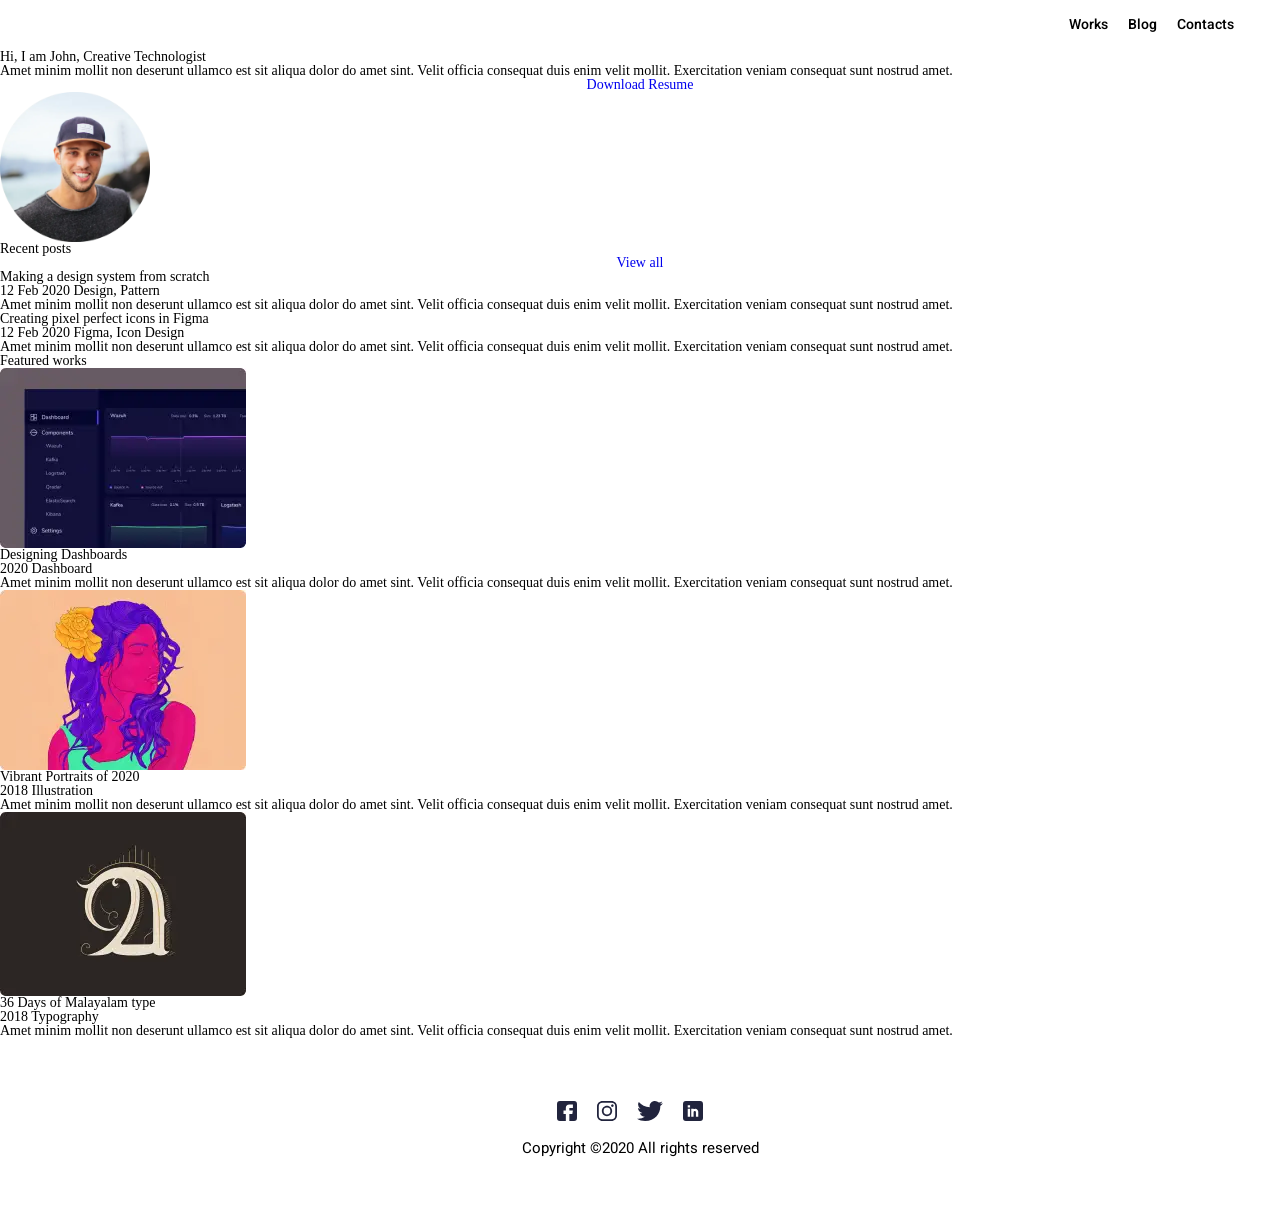
==== John/index.html @ d19db63f "first commit" ====
<!DOCTYPE html><html lang="en"><head>    <meta charset="UTF-8">    <meta http-equiv="X-UA-Compatible" content="IE=edge">    <meta name="viewport" content="width=device-width, initial-scale=1.0">    <meta name="description" content="Personal website of John.">    <link rel="stylesheet" href="css/style.min.css">        <title>John</title></head><body>    <header class="header">    <div class="header__body">        <nav class="navmenu">            <div class="navmenu__body">                <ul class='navmenu__list'>                    <li>                        <a target="_self" rel="noopener" href="works.html">Works</a>                    </li>                    <li>                        <a target="_self" rel="noopener" href="blog.html">Blog</a>                    </li>                    <li id="submenu-open-button">                        Contacts                        <ul class='navmenu__submenu navmenu__list'>                            <li>                                <a href="mailto:someEmail@mail.ru">someEmail@mail.ru</a>                            </li>                        </ul>                    </li>                </ul>            </div>        </nav>    </div></header>    <main class="main">        <div class="main__body">            <section class="about-me">                <div class="about-me__body">                    <div class="about-me__info">                        <h1>Hi, I am John,                            Creative Technologist</h1>                        <p>                            Amet minim mollit non deserunt ullamco est sit aliqua dolor do amet sint. Velit officia                            consequat duis enim velit                            mollit. Exercitation veniam consequat sunt nostrud amet.                        </p>                        <a href="#">Download Resume</a>                    </div>                    <picture><source srcset="images/JohnPhoto.webp" type="image/webp"><img src="images/JohnPhoto.png" alt="JohnPhoto" width="150" height="150"></picture>                </div>            </section>            <section class="posts">                <div class="posts__body">                    <div class="posts__header">                        <span>Recent posts</span>                        <a href="blog.html">View all</a>                    </div>                    <article class="post">                        <div class="post__body">                            <h2 class="post__title">Making a design system from scratch</h2>                            <div class="post__tags">                                <span>12 Feb 2020</span>                                <span>Design, Pattern</span>                            </div>                            <p>                                Amet minim mollit non deserunt ullamco est sit aliqua dolor do amet sint. Velit officia                                consequat duis enim velit                                mollit. Exercitation veniam consequat sunt nostrud amet.                            </p>                        </div>                    </article>                    <article class="post">                        <div class="post__body">                            <h2 class="post__title">Creating pixel perfect icons in Figma</h2>                            <div class="post__tags">                                <span>12 Feb 2020</span>                                <span>Figma, Icon Design</span>                            </div>                            <p>                                Amet minim mollit non deserunt ullamco est sit aliqua dolor do amet sint. Velit officia                                consequat duis enim velit                                mollit. Exercitation veniam consequat sunt nostrud amet.                            </p>                        </div>                    </article>                </div>            </section>            <section class="works">                <div class="works__body">                    <div class="works__header">                        <span>Featured works</span>                    </div>                    <article class="work">                        <div class='work__image'>                            <picture><source srcset="images/work1.webp" type="image/webp"><img src="images/work1.jpg" alt='workImg'></picture>                        </div>                        <div class="work__info">                            <h3 class="work__title">Designing Dashboards</h3>                            <div class="work__tags">                                <span class="work__date">2020</span>                                <span class="work__type">Dashboard</span>                            </div>                            <p>                                Amet minim mollit non deserunt ullamco est sit aliqua dolor do amet sint. Velit officia                                consequat duis enim velit                                mollit. Exercitation veniam consequat sunt nostrud amet.                            </p>                        </div>                    </article>                    <article class="work">                        <div class='work__image'>                            <picture><source srcset="images/work2.webp" type="image/webp"><img src="images/work2.jpg" alt='workImg'></picture>                        </div>                        <div class="work__info">                            <h3 class="work__title">Vibrant Portraits of 2020</h3>                            <div class="work__tags">                                <span class="work__date">2018</span>                                <span class="work__type">Illustration</span>                            </div>                            <p>                                Amet minim mollit non deserunt ullamco est sit aliqua dolor do amet sint. Velit officia                                consequat duis enim velit                                mollit. Exercitation veniam consequat sunt nostrud amet.                            </p>                        </div>                    </article>                    <article class="work">                        <div class='work__image'>                            <picture><source srcset="images/work3.webp" type="image/webp"><img src="images/work3.jpg" alt='workImg'></picture>                        </div>                                                <div class="work__info">                            <h3 class="work__title">36 Days of Malayalam type</h3>                            <div class="work__tags">                                <span class="work__date">2018</span>                                <span class="work__type">Typography</span>                            </div>                            <p>                                Amet minim mollit non deserunt ullamco est sit aliqua dolor do amet sint. Velit officia                                consequat duis enim velit                                mollit. Exercitation veniam consequat sunt nostrud amet.                            </p>                        </div>                    </article>                </div>            </section>        </div>    </main>    <footer class="footer">    <div class="footer__body container">        <div class="socials">            <a href="#" target="_blank" rel="noopener noreferrer">                <picture><source srcset="images/icons/fb.svg" type="image/webp"><img class="socials__item" src="images/icons/fb.svg" alt="facebookIcon"></picture>            </a>            <a href="#" target="_blank" rel="noopener noreferrer">                <picture><source srcset="images/icons/insta.svg" type="image/webp"><img class="socials__item" src="images/icons/insta.svg" alt="instagramm"></picture>            </a>            <a href="#" target="_blank" rel="noopener noreferrer">                <picture><source srcset="images/icons/twitter.svg" type="image/webp"><img class="socials__item twitter" src="images/icons/twitter.svg" alt="twitter"></picture>            </a>            <a href="#" target="_blank" rel="noopener noreferrer">                <picture><source srcset="images/icons/Linkedin.svg" type="image/webp"><img class="socials__item" src="images/icons/Linkedin.svg" alt="LinkedIn"></picture>            </a>        </div>        <p>Copyright ©2020 All rights reserved</p>    </div></footer></body><script src="scripts/script.min.js"></script></html>
---- John/css/style.min.css ----
*{padding:0;margin:0;border:0}*,:after,:before{-webkit-box-sizing:border-box;box-sizing:border-box}::active,::focus{outline:0}a:active,a:focus{outline:0}aside,footer,header,nav{display:block}body,html{height:100%;width:100%;font-size:100%;line-height:1;font-size:14px;-ms-text-size-adjust:100%;-moz-text-size-adjust:100%;-webkit-text-size-adjust:100%}html{-webkit-tap-highlight-color:transparent;-ms-overflow-style:none;scrollbar-width:none}html ::-webkit-scrollbar{width:0}.form .submit-button,button,input,textarea{font-family:inherit}.form .submit-button::-ms-clear,input::-ms-clear{display:none}button{cursor:pointer}button::-moz-focus-inner{padding:0;border:0}a,a:visited{text-decoration:none}a:hover{text-decoration:none}ul li{list-style:none}img{vertical-align:top}h1,h2,h3,h4,h5,h6{font-size:inherit;font-weight:400}.header{display:-webkit-box;display:-ms-flexbox;display:flex;-webkit-box-pack:center;-ms-flex-pack:center;justify-content:center;color:#000;font-family:'Heebo med';background:#fff;z-index:5}.header__body{display:-webkit-box;display:-ms-flexbox;display:flex;-webkit-box-pack:end;-ms-flex-pack:end;justify-content:flex-end;height:50px;width:95%}.navmenu__body{display:-webkit-box;display:-ms-flexbox;display:flex;height:100%}.navmenu__list{display:-webkit-box;display:-ms-flexbox;display:flex}.navmenu__list li{display:-webkit-box;display:-ms-flexbox;display:flex;-webkit-box-pack:center;-ms-flex-pack:center;justify-content:center;-webkit-box-align:center;-ms-flex-align:center;align-items:center;padding:0 10px 0 10px;line-height:1.2;background:#fff;cursor:pointer;-webkit-transition:all .2s ease 0s;-o-transition:all .2s ease 0s;transition:all .2s ease 0s}.navmenu__list li:hover{-webkit-filter:brightness(90%);filter:brightness(90%)}.navmenu__list li a{display:-webkit-box;display:-ms-flexbox;display:flex;-webkit-box-pack:center;-ms-flex-pack:center;justify-content:center;-webkit-box-align:center;-ms-flex-align:center;align-items:center;color:#000;height:100%;width:100%}.navmenu #submenu-open-button{position:relative}.navmenu #submenu-open-button::after{display:inline-block;position:relative;top:0;right:-5px;content:"";height:4px;width:4px;border-top:1.5px solid #fff;border-right:1.5px solid #fff;-webkit-transform:rotate(135deg);-ms-transform:rotate(135deg);transform:rotate(135deg);-webkit-transition:all .3s ease 0s;-o-transition:all .3s ease 0s;transition:all .3s ease 0s}.navmenu #submenu-open-button:hover{-webkit-filter:brightness(90%);filter:brightness(90%)}.navmenu #submenu-open-button.active::after{top:1px;-webkit-transform:rotate(-45deg);-ms-transform:rotate(-45deg);transform:rotate(-45deg)}.navmenu__submenu{display:none;height:50px;background:gray}.navmenu__submenu.show{position:absolute;top:100%;right:0;display:-webkit-box;display:-ms-flexbox;display:flex}.navmenu__submenu.navmenu__list li:hover{-webkit-filter:brightness(87%);filter:brightness(87%)}.logo{z-index:5;height:99%}.logo img{height:100%;width:50px}.footer{display:-webkit-box;display:-ms-flexbox;display:flex;-webkit-box-pack:center;-ms-flex-pack:center;justify-content:center;min-height:180px;font-family:Heebo;color:#000;font-size:15px;line-height:1}.footer__body{display:-webkit-box;display:-ms-flexbox;display:flex;-webkit-box-orient:vertical;-webkit-box-direction:normal;-ms-flex-flow:column nowrap;flex-flow:column nowrap;-webkit-box-pack:center;-ms-flex-pack:center;justify-content:center;-webkit-box-align:center;-ms-flex-align:center;align-items:center}.contacts-block{margin:0 10px 0 0}.socials{display:-webkit-box;display:-ms-flexbox;display:flex;padding:0 0 20px 0}.socials__item{height:20px;width:20px;margin:0 20px 0 0}.socials .twitter{height:20px;width:26px}.form{display:-webkit-box;display:-ms-flexbox;display:flex;margin:5px 5px 30px 5px}.form i{display:-webkit-box;display:-ms-flexbox;display:flex;width:auto;-webkit-box-align:center;-ms-flex-align:center;align-items:center}.form i::before{position:relative;left:15px;width:0;z-index:1}.form .submit-button,.form input{height:35px;width:210px;font-size:calc(10px + 1 * ((100vw - 320px)/ 530));font-family:"Open Sans";padding:10px 10px 10px 30px;margin:8px 0 8px 6px;border-radius:2px}.form .submit-button:focus,.form input:focus{-webkit-filter:brightness(83%);filter:brightness(83%);-webkit-transition:all .2s ease 0s;-o-transition:all .2s ease 0s;transition:all .2s ease 0s}.form .submit-button{padding:0;width:160px}.form .submit-button:hover{color:#000}.form .submit-button:active{color:#000}.form .submit-button:focus{-webkit-filter:none;filter:none;background:#ebb14d}.button{display:-webkit-box;display:-ms-flexbox;display:flex;-webkit-box-pack:center;-ms-flex-pack:center;justify-content:center;-webkit-box-align:center;-ms-flex-align:center;align-items:center;color:#fff;font-family:Lato;text-transform:uppercase;font-size:calc(10px + -1 * ((100vw - 320px)/ 530));min-width:80px;height:7px;padding:5px 5px 5px 5px;border-radius:1px;background-color:#ebb14d}.button:hover{-webkit-filter:brightness(90%);filter:brightness(90%);color:#000;-webkit-transition:all .15s ease 0s;-o-transition:all .15s ease 0s;transition:all .15s ease 0s}a{display:-webkit-box;display:-ms-flexbox;display:flex;-webkit-box-pack:center;-ms-flex-pack:center;justify-content:center;-webkit-box-align:center;-ms-flex-align:center;align-items:center}.button-container{width:-webkit-max-content;width:-moz-max-content;width:max-content;background-color:#fff}.button-container .button{position:relative;bottom:2px;-webkit-transition:all .1s;-o-transition:all .1s;transition:all .1s}.button-container .button:active{bottom:0}@font-face{font-family:"Heebo black";font-display:swap;src:url(../fonts/Heebo-Black.woff) format("woff"),url(../fonts/Heebo-Black.woff2) format("woff2");font-weight:400;font-style:normal}@font-face{font-family:"Heebo bold";font-display:swap;src:url(../fonts/Heebo-Bold.woff) format("woff"),url(../fonts/Heebo-Bold.woff2) format("woff2");font-weight:400;font-style:normal}@font-face{font-family:"Heebo med";font-display:swap;src:url(../fonts/Heebo-Medium.woff) format("woff"),url(../fonts/Heebo-Medium.woff2) format("woff2");font-weight:400;font-style:normal}@font-face{font-family:Heebo;font-display:swap;src:url(../fonts/Heebo-Regular.woff) format("woff"),url(../fonts/Heebo-Regular.woff2) format("woff2");font-weight:400;font-style:normal}body{display:-webkit-box;display:-ms-flexbox;display:flex;-webkit-box-orient:vertical;-webkit-box-direction:normal;-ms-flex-flow:column nowrap;flex-flow:column nowrap;height:100%;color:#000;font-family:Roboto}body.fixed{overflow:hidden}.main{display:-webkit-box;display:-ms-flexbox;display:flex;-webkit-box-pack:center;-ms-flex-pack:center;justify-content:center;width:100%;-webkit-box-flex:1;-ms-flex:1 0 100vh;flex:1 0 100vh;background:#fff}.main__body{-webkit-box-flex:1;-ms-flex:1 0 auto;flex:1 0 auto;background:#fff}@media (min-width:1200px){.footer__body{width:80%}.container{height:auto;width:80%}}@media (max-width:768px){.footer{-webkit-box-flex:1;-ms-flex:1 0 auto;flex:1 0 auto}}@media (max-width:425px){.footer__body{width:90%}.container{width:95%}}@media (min-width:768px) and (max-width:1199px){.footer__body{width:700px}}@media (min-width:426px) and (max-width:768px){.footer__body{width:90%}}@media (min-width:320px) and (max-width:900px){.form{-webkit-box-orient:horizontal;-webkit-box-direction:normal;-ms-flex-flow:row wrap;flex-flow:row wrap;-webkit-box-pack:space-evenly;-ms-flex-pack:space-evenly;justify-content:space-evenly}.form .button,.form .submit-button,.form i,.form input{width:100%}}@media (min-width:850px) and (max-width:1199px){.container{width:850px}}@media (min-width:426px) and (max-width:850px){.container{width:80%}}
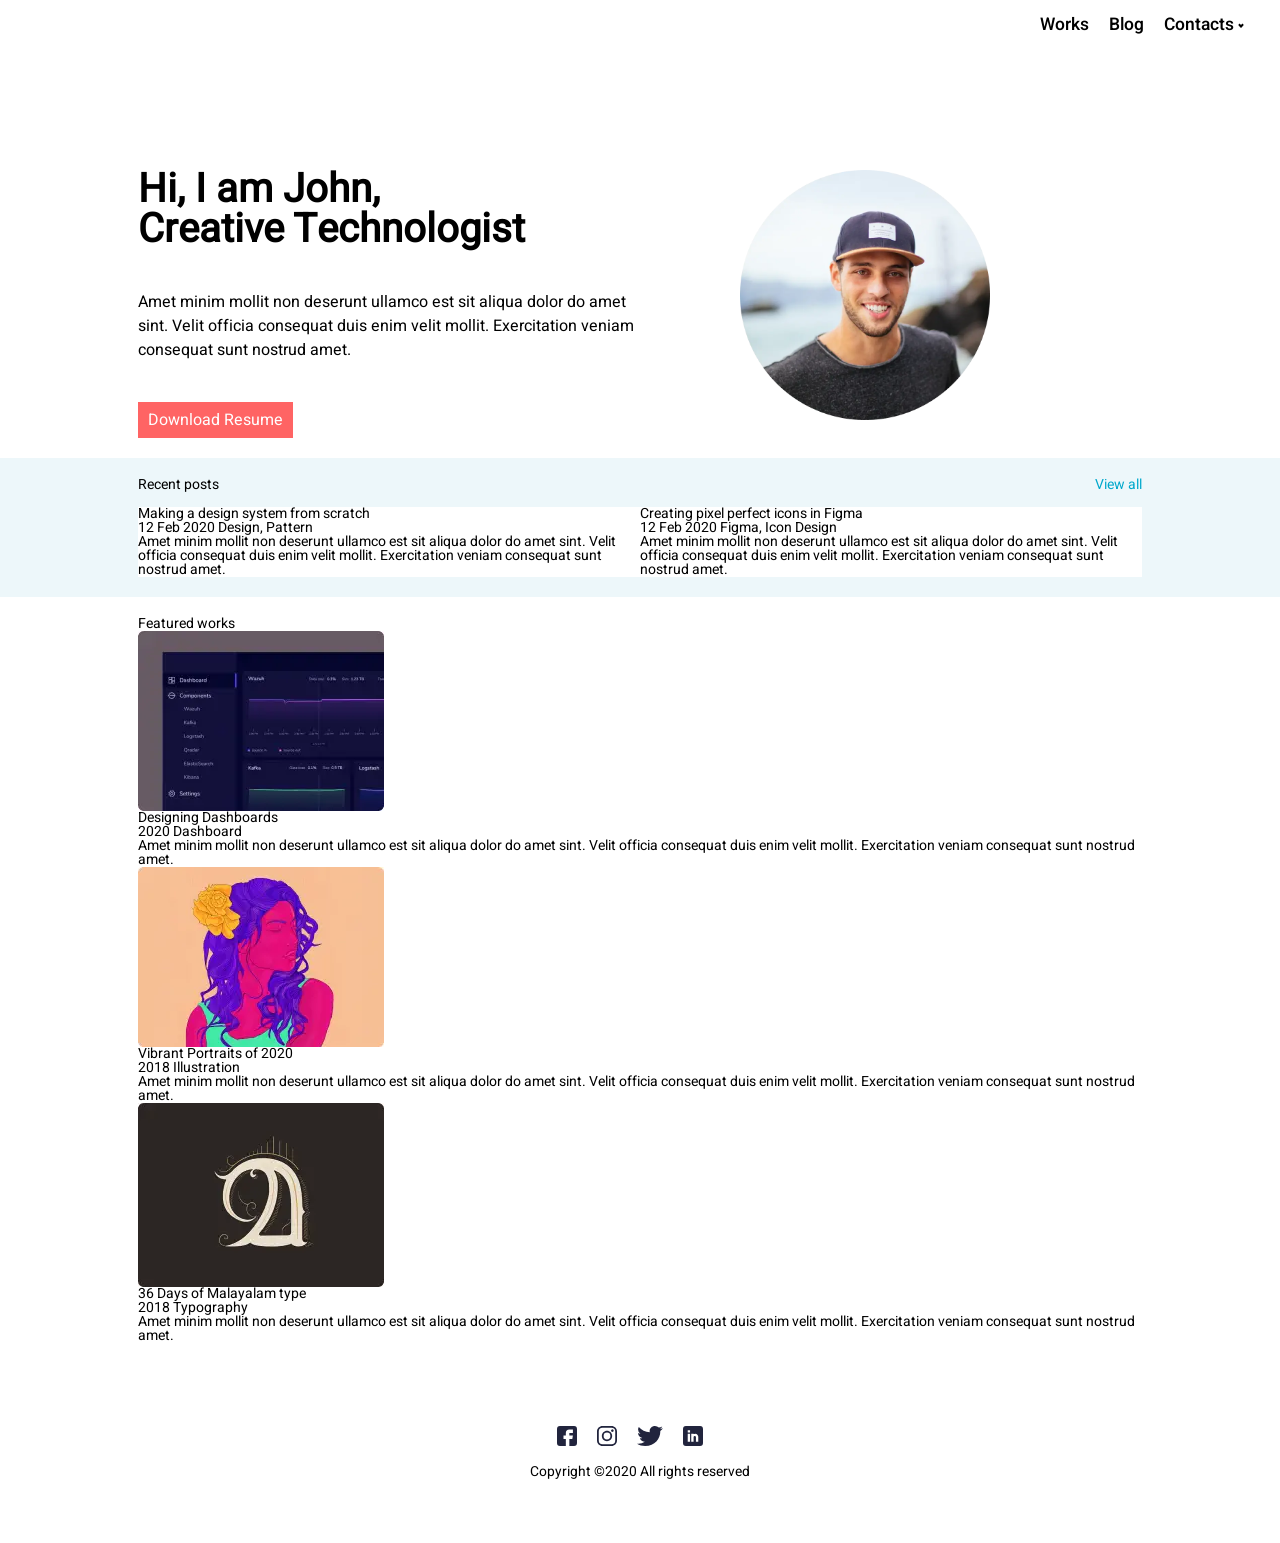
==== commit 06b27909: "The block about John has been improved." ====
--- a/John/index.html
+++ b/John/index.html
@@ -40,9 +40,9 @@
     <main class="main">         <div class="main__body">             <section class="about-me">-                <div class="about-me__body">+                <div class="about-me__body block container">                     <div class="about-me__info">-                        <h1>Hi, I am John,+                        <h1>Hi, I am John, <br>                             Creative Technologist</h1>                         <p>                             Amet minim mollit non deserunt ullamco est sit aliqua dolor do amet sint. Velit officia@@ -51,15 +51,18 @@
                         </p>                         <a href="#">Download Resume</a>                     </div>-                    <picture><source srcset="images/JohnPhoto.webp" type="image/webp"><img src="images/JohnPhoto.png" alt="JohnPhoto" width="150" height="150"></picture>+                    <div class="about-me__image">+                        <picture><source srcset="images/JohnPhoto.webp" type="image/webp"><img src="images/JohnPhoto.png" alt="JohnPhoto"></picture>+                    </div>                 </div>             </section>             <section class="posts">-                <div class="posts__body">+                <div class="posts__body block container">                     <div class="posts__header">                         <span>Recent posts</span>                         <a href="blog.html">View all</a>                     </div>+                                         <article class="post">                         <div class="post__body">                             <h2 class="post__title">Making a design system from scratch</h2>@@ -92,7 +95,7 @@
                 </div>             </section>             <section class="works">-                <div class="works__body">+                <div class="works__body block container">                     <div class="works__header">                         <span>Featured works</span>                     </div>@@ -134,7 +137,7 @@
                         <div class='work__image'>                             <picture><source srcset="images/work3.webp" type="image/webp"><img src="images/work3.jpg" alt='workImg'></picture>                         </div>-                        +                         <div class="work__info">                             <h3 class="work__title">36 Days of Malayalam type</h3>                             <div class="work__tags">
--- a/John/css/style.min.css
+++ b/John/css/style.min.css
@@ -1 +1 @@
-*{padding:0;margin:0;border:0}*,:after,:before{-webkit-box-sizing:border-box;box-sizing:border-box}::active,::focus{outline:0}a:active,a:focus{outline:0}aside,footer,header,nav{display:block}body,html{height:100%;width:100%;font-size:100%;line-height:1;font-size:14px;-ms-text-size-adjust:100%;-moz-text-size-adjust:100%;-webkit-text-size-adjust:100%}html{-webkit-tap-highlight-color:transparent;-ms-overflow-style:none;scrollbar-width:none}html ::-webkit-scrollbar{width:0}.form .submit-button,button,input,textarea{font-family:inherit}.form .submit-button::-ms-clear,input::-ms-clear{display:none}button{cursor:pointer}button::-moz-focus-inner{padding:0;border:0}a,a:visited{text-decoration:none}a:hover{text-decoration:none}ul li{list-style:none}img{vertical-align:top}h1,h2,h3,h4,h5,h6{font-size:inherit;font-weight:400}.header{display:-webkit-box;display:-ms-flexbox;display:flex;-webkit-box-pack:center;-ms-flex-pack:center;justify-content:center;color:#000;font-family:'Heebo med';background:#fff;z-index:5}.header__body{display:-webkit-box;display:-ms-flexbox;display:flex;-webkit-box-pack:end;-ms-flex-pack:end;justify-content:flex-end;height:50px;width:95%}.navmenu__body{display:-webkit-box;display:-ms-flexbox;display:flex;height:100%}.navmenu__list{display:-webkit-box;display:-ms-flexbox;display:flex}.navmenu__list li{display:-webkit-box;display:-ms-flexbox;display:flex;-webkit-box-pack:center;-ms-flex-pack:center;justify-content:center;-webkit-box-align:center;-ms-flex-align:center;align-items:center;padding:0 10px 0 10px;line-height:1.2;background:#fff;cursor:pointer;-webkit-transition:all .2s ease 0s;-o-transition:all .2s ease 0s;transition:all .2s ease 0s}.navmenu__list li:hover{-webkit-filter:brightness(90%);filter:brightness(90%)}.navmenu__list li a{display:-webkit-box;display:-ms-flexbox;display:flex;-webkit-box-pack:center;-ms-flex-pack:center;justify-content:center;-webkit-box-align:center;-ms-flex-align:center;align-items:center;color:#000;height:100%;width:100%}.navmenu #submenu-open-button{position:relative}.navmenu #submenu-open-button::after{display:inline-block;position:relative;top:0;right:-5px;content:"";height:4px;width:4px;border-top:1.5px solid #fff;border-right:1.5px solid #fff;-webkit-transform:rotate(135deg);-ms-transform:rotate(135deg);transform:rotate(135deg);-webkit-transition:all .3s ease 0s;-o-transition:all .3s ease 0s;transition:all .3s ease 0s}.navmenu #submenu-open-button:hover{-webkit-filter:brightness(90%);filter:brightness(90%)}.navmenu #submenu-open-button.active::after{top:1px;-webkit-transform:rotate(-45deg);-ms-transform:rotate(-45deg);transform:rotate(-45deg)}.navmenu__submenu{display:none;height:50px;background:gray}.navmenu__submenu.show{position:absolute;top:100%;right:0;display:-webkit-box;display:-ms-flexbox;display:flex}.navmenu__submenu.navmenu__list li:hover{-webkit-filter:brightness(87%);filter:brightness(87%)}.logo{z-index:5;height:99%}.logo img{height:100%;width:50px}.footer{display:-webkit-box;display:-ms-flexbox;display:flex;-webkit-box-pack:center;-ms-flex-pack:center;justify-content:center;min-height:180px;font-family:Heebo;color:#000;font-size:15px;line-height:1}.footer__body{display:-webkit-box;display:-ms-flexbox;display:flex;-webkit-box-orient:vertical;-webkit-box-direction:normal;-ms-flex-flow:column nowrap;flex-flow:column nowrap;-webkit-box-pack:center;-ms-flex-pack:center;justify-content:center;-webkit-box-align:center;-ms-flex-align:center;align-items:center}.contacts-block{margin:0 10px 0 0}.socials{display:-webkit-box;display:-ms-flexbox;display:flex;padding:0 0 20px 0}.socials__item{height:20px;width:20px;margin:0 20px 0 0}.socials .twitter{height:20px;width:26px}.form{display:-webkit-box;display:-ms-flexbox;display:flex;margin:5px 5px 30px 5px}.form i{display:-webkit-box;display:-ms-flexbox;display:flex;width:auto;-webkit-box-align:center;-ms-flex-align:center;align-items:center}.form i::before{position:relative;left:15px;width:0;z-index:1}.form .submit-button,.form input{height:35px;width:210px;font-size:calc(10px + 1 * ((100vw - 320px)/ 530));font-family:"Open Sans";padding:10px 10px 10px 30px;margin:8px 0 8px 6px;border-radius:2px}.form .submit-button:focus,.form input:focus{-webkit-filter:brightness(83%);filter:brightness(83%);-webkit-transition:all .2s ease 0s;-o-transition:all .2s ease 0s;transition:all .2s ease 0s}.form .submit-button{padding:0;width:160px}.form .submit-button:hover{color:#000}.form .submit-button:active{color:#000}.form .submit-button:focus{-webkit-filter:none;filter:none;background:#ebb14d}.button{display:-webkit-box;display:-ms-flexbox;display:flex;-webkit-box-pack:center;-ms-flex-pack:center;justify-content:center;-webkit-box-align:center;-ms-flex-align:center;align-items:center;color:#fff;font-family:Lato;text-transform:uppercase;font-size:calc(10px + -1 * ((100vw - 320px)/ 530));min-width:80px;height:7px;padding:5px 5px 5px 5px;border-radius:1px;background-color:#ebb14d}.button:hover{-webkit-filter:brightness(90%);filter:brightness(90%);color:#000;-webkit-transition:all .15s ease 0s;-o-transition:all .15s ease 0s;transition:all .15s ease 0s}a{display:-webkit-box;display:-ms-flexbox;display:flex;-webkit-box-pack:center;-ms-flex-pack:center;justify-content:center;-webkit-box-align:center;-ms-flex-align:center;align-items:center}.button-container{width:-webkit-max-content;width:-moz-max-content;width:max-content;background-color:#fff}.button-container .button{position:relative;bottom:2px;-webkit-transition:all .1s;-o-transition:all .1s;transition:all .1s}.button-container .button:active{bottom:0}@font-face{font-family:"Heebo black";font-display:swap;src:url(../fonts/Heebo-Black.woff) format("woff"),url(../fonts/Heebo-Black.woff2) format("woff2");font-weight:400;font-style:normal}@font-face{font-family:"Heebo bold";font-display:swap;src:url(../fonts/Heebo-Bold.woff) format("woff"),url(../fonts/Heebo-Bold.woff2) format("woff2");font-weight:400;font-style:normal}@font-face{font-family:"Heebo med";font-display:swap;src:url(../fonts/Heebo-Medium.woff) format("woff"),url(../fonts/Heebo-Medium.woff2) format("woff2");font-weight:400;font-style:normal}@font-face{font-family:Heebo;font-display:swap;src:url(../fonts/Heebo-Regular.woff) format("woff"),url(../fonts/Heebo-Regular.woff2) format("woff2");font-weight:400;font-style:normal}body{display:-webkit-box;display:-ms-flexbox;display:flex;-webkit-box-orient:vertical;-webkit-box-direction:normal;-ms-flex-flow:column nowrap;flex-flow:column nowrap;height:100%;color:#000;font-family:Roboto}body.fixed{overflow:hidden}.main{display:-webkit-box;display:-ms-flexbox;display:flex;-webkit-box-pack:center;-ms-flex-pack:center;justify-content:center;width:100%;-webkit-box-flex:1;-ms-flex:1 0 100vh;flex:1 0 100vh;background:#fff}.main__body{-webkit-box-flex:1;-ms-flex:1 0 auto;flex:1 0 auto;background:#fff}@media (min-width:1200px){.footer__body{width:80%}.container{height:auto;width:80%}}@media (max-width:768px){.footer{-webkit-box-flex:1;-ms-flex:1 0 auto;flex:1 0 auto}}@media (max-width:425px){.footer__body{width:90%}.container{width:95%}}@media (min-width:768px) and (max-width:1199px){.footer__body{width:700px}}@media (min-width:426px) and (max-width:768px){.footer__body{width:90%}}@media (min-width:320px) and (max-width:900px){.form{-webkit-box-orient:horizontal;-webkit-box-direction:normal;-ms-flex-flow:row wrap;flex-flow:row wrap;-webkit-box-pack:space-evenly;-ms-flex-pack:space-evenly;justify-content:space-evenly}.form .button,.form .submit-button,.form i,.form input{width:100%}}@media (min-width:850px) and (max-width:1199px){.container{width:850px}}@media (min-width:426px) and (max-width:850px){.container{width:80%}}+*{padding:0;margin:0;border:0}*,:after,:before{-webkit-box-sizing:border-box;box-sizing:border-box}::active,::focus{outline:0}a:active,a:focus{outline:0}aside,footer,header,nav{display:block}body,html{height:100%;width:100%;font-size:100%;line-height:1;font-size:14px;-ms-text-size-adjust:100%;-moz-text-size-adjust:100%;-webkit-text-size-adjust:100%}html{-webkit-tap-highlight-color:transparent;-ms-overflow-style:none;scrollbar-width:none}html ::-webkit-scrollbar{width:0}.form .submit-button,button,input,textarea{font-family:inherit}.form .submit-button::-ms-clear,input::-ms-clear{display:none}button{cursor:pointer}button::-moz-focus-inner{padding:0;border:0}a,a:visited{text-decoration:none;color:#000}a:hover{text-decoration:none}ul li{list-style:none}img{vertical-align:top}h1,h2,h3,h4,h5,h6{font-size:inherit;font-weight:400}.header{display:-webkit-box;display:-ms-flexbox;display:flex;-webkit-box-pack:center;-ms-flex-pack:center;justify-content:center;color:#000;font-family:'Heebo med';background:#fff;z-index:5}.header__body{display:-webkit-box;display:-ms-flexbox;display:flex;-webkit-box-pack:end;-ms-flex-pack:end;justify-content:flex-end;height:50px;width:95%;margin:0 0 100px 0}.navmenu{font-size:calc(12px + 3 * ((100vw - 320px)/ 530))}.navmenu__body{display:-webkit-box;display:-ms-flexbox;display:flex;height:100%}.navmenu__list{display:-webkit-box;display:-ms-flexbox;display:flex}.navmenu__list li{display:-webkit-box;display:-ms-flexbox;display:flex;-webkit-box-pack:center;-ms-flex-pack:center;justify-content:center;-webkit-box-align:center;-ms-flex-align:center;align-items:center;padding:0 10px 0 10px;line-height:1.2;background:#fff;cursor:pointer;-webkit-transition:all .2s ease 0s;-o-transition:all .2s ease 0s;transition:all .2s ease 0s}.navmenu__list li a{display:-webkit-box;display:-ms-flexbox;display:flex;-webkit-box-pack:center;-ms-flex-pack:center;justify-content:center;-webkit-box-align:center;-ms-flex-align:center;align-items:center;color:#000;height:100%;width:100%;-webkit-transition:all .2s ease 0s;-o-transition:all .2s ease 0s;transition:all .2s ease 0s}.navmenu__list li a:hover{color:red}.navmenu #submenu-open-button{position:relative}.navmenu #submenu-open-button::after{display:inline-block;position:relative;top:0;right:-5px;content:"";height:4px;width:4px;border-top:2px solid #000;border-right:2px solid #000;-webkit-transform:rotate(135deg);-ms-transform:rotate(135deg);transform:rotate(135deg);-webkit-transition:all .3s ease 0s;-o-transition:all .3s ease 0s;transition:all .3s ease 0s}.navmenu #submenu-open-button::after:hover{color:red;-webkit-transition:all .3s ease 0s;-o-transition:all .3s ease 0s;transition:all .3s ease 0s}.navmenu #submenu-open-button.active::after{top:1px;-webkit-transform:rotate(-45deg);-ms-transform:rotate(-45deg);transform:rotate(-45deg)}.navmenu__submenu{display:none;height:50px;background:gray}.navmenu__submenu.show{position:absolute;top:100%;right:0;display:-webkit-box;display:-ms-flexbox;display:flex}.navmenu__submenu.navmenu__list li:hover{-webkit-filter:brightness(92%);filter:brightness(92%)}.logo{z-index:5;height:99%}.logo img{height:100%;width:50px}.footer{display:-webkit-box;display:-ms-flexbox;display:flex;-webkit-box-pack:center;-ms-flex-pack:center;justify-content:center;min-height:180px;font-family:Heebo;color:#000;font-size:calc(12px + 1 * ((100vw - 320px)/ 530));line-height:1}.footer__body{display:-webkit-box;display:-ms-flexbox;display:flex;-webkit-box-orient:vertical;-webkit-box-direction:normal;-ms-flex-flow:column nowrap;flex-flow:column nowrap;-webkit-box-pack:center;-ms-flex-pack:center;justify-content:center;-webkit-box-align:center;-ms-flex-align:center;align-items:center}.contacts-block{margin:0 10px 0 0}.socials{display:-webkit-box;display:-ms-flexbox;display:flex;padding:0 0 20px 0}.socials__item{height:20px;width:20px;margin:0 20px 0 0}.socials .twitter{height:20px;width:26px}.form{display:-webkit-box;display:-ms-flexbox;display:flex;margin:5px 5px 30px 5px}.form i{display:-webkit-box;display:-ms-flexbox;display:flex;width:auto;-webkit-box-align:center;-ms-flex-align:center;align-items:center}.form i::before{position:relative;left:15px;width:0;z-index:1}.form .submit-button,.form input{height:35px;width:210px;font-size:calc(10px + 1 * ((100vw - 320px)/ 530));font-family:"Open Sans";padding:10px 10px 10px 30px;margin:8px 0 8px 6px;border-radius:2px}.form .submit-button:focus,.form input:focus{-webkit-filter:brightness(83%);filter:brightness(83%);-webkit-transition:all .2s ease 0s;-o-transition:all .2s ease 0s;transition:all .2s ease 0s}.form .submit-button{padding:0;width:160px}.form .submit-button:hover{color:#000}.form .submit-button:active{color:#000}.form .submit-button:focus{-webkit-filter:none;filter:none;background:#ebb14d}.button{text-align:center;color:#fff;font-family:Lato;text-transform:uppercase;font-size:calc(10px + -1 * ((100vw - 320px)/ 530));min-width:80px;height:7px;padding:5px 5px 5px 5px;border-radius:1px;background-color:#ebb14d}.button:hover{-webkit-filter:brightness(90%);filter:brightness(90%);color:#000;-webkit-transition:all .15s ease 0s;-o-transition:all .15s ease 0s;transition:all .15s ease 0s}a{text-align:center}.button-container{width:-webkit-max-content;width:-moz-max-content;width:max-content;background-color:#fff}.button-container .button{position:relative;bottom:2px;-webkit-transition:all .1s;-o-transition:all .1s;transition:all .1s}.button-container .button:active{bottom:0}@font-face{font-family:"Heebo black";font-display:swap;src:url(../fonts/Heebo-Black.woff) format("woff"),url(../fonts/Heebo-Black.woff2) format("woff2");font-weight:400;font-style:normal}@font-face{font-family:"Heebo bold";font-display:swap;src:url(../fonts/Heebo-Bold.woff) format("woff"),url(../fonts/Heebo-Bold.woff2) format("woff2");font-weight:400;font-style:normal}@font-face{font-family:"Heebo med";font-display:swap;src:url(../fonts/Heebo-Medium.woff) format("woff"),url(../fonts/Heebo-Medium.woff2) format("woff2");font-weight:400;font-style:normal}@font-face{font-family:Heebo;font-display:swap;src:url(../fonts/Heebo-Regular.woff) format("woff"),url(../fonts/Heebo-Regular.woff2) format("woff2");font-weight:400;font-style:normal}body{display:-webkit-box;display:-ms-flexbox;display:flex;-webkit-box-orient:vertical;-webkit-box-direction:normal;-ms-flex-flow:column nowrap;flex-flow:column nowrap;height:100%;color:#000;font-family:Heebo}.main{width:100%;background:#fff}.main__body{-webkit-box-flex:1;-ms-flex:1 0 auto;flex:1 0 auto;background:#fff}.about-me{display:-webkit-box;display:-ms-flexbox;display:flex;-webkit-box-pack:center;-ms-flex-pack:center;justify-content:center;-webkit-box-align:center;-ms-flex-align:center;align-items:center;font-family:Heebo}.about-me__body{display:-webkit-box;display:-ms-flexbox;display:flex}.about-me__info{display:-webkit-box;display:-ms-flexbox;display:flex;-webkit-box-flex:0;-ms-flex:0 0 60%;flex:0 0 60%;-webkit-box-orient:vertical;-webkit-box-direction:normal;-ms-flex-flow:column nowrap;flex-flow:column nowrap;-webkit-box-pack:start;-ms-flex-pack:start;justify-content:flex-start;font-size:16px;padding:0 100px 0 0}.about-me__info *{padding:0 0 40px 0}.about-me__info h1{font-weight:700;font-size:40px}.about-me__info p{line-height:1.5}.about-me__info a{display:inline-block;color:#fff;width:-webkit-max-content;width:-moz-max-content;width:max-content;padding:10px 10px 10px 10px;background:#ff6464}.about-me__image{height:250px;width:250px}.about-me__image img{height:100%;width:100%}.posts{background:#edf7fa}.posts__body{display:-webkit-box;display:-ms-flexbox;display:flex;-webkit-box-orient:horizontal;-webkit-box-direction:normal;-ms-flex-flow:row wrap;flex-flow:row wrap}.posts__header{height:auto;width:100%;padding:0 0 15px 0;display:-webkit-box;display:-ms-flexbox;display:flex;-webkit-box-pack:justify;-ms-flex-pack:justify;justify-content:space-between}.posts__header a{color:#00a8cc}.posts__header a:hover{text-decoration:underline}.post{background:#fff;width:50%}.block{padding:20px 10px 20px 10px;margin:0 auto}@media (min-width:1200px){.footer__body{width:80%}.container{height:auto;width:80%}}@media (max-width:768px){.footer{-webkit-box-flex:1;-ms-flex:1 0 auto;flex:1 0 auto}}@media (max-width:425px){.footer__body{width:90%}.container{width:95%}}@media (min-width:320px) and (max-width:850px){.header__body{margin:0}.about-me__body{-webkit-box-orient:vertical;-webkit-box-direction:reverse;-ms-flex-flow:column-reverse nowrap;flex-flow:column-reverse nowrap;-webkit-box-align:center;-ms-flex-align:center;align-items:center}.about-me__info{padding:20px 0 20px 0;text-align:center;-webkit-box-align:center;-ms-flex-align:center;align-items:center}.about-me__info *{padding:7px 0 7px 0}.about-me__image{text-align:center;height:180px;width:180px}}@media (min-width:768px) and (max-width:1199px){.footer__body{width:700px}}@media (min-width:426px) and (max-width:768px){.footer__body{width:90%}}@media (min-width:320px) and (max-width:900px){.form{-webkit-box-orient:horizontal;-webkit-box-direction:normal;-ms-flex-flow:row wrap;flex-flow:row wrap;-webkit-box-pack:space-evenly;-ms-flex-pack:space-evenly;justify-content:space-evenly}.form .button,.form .submit-button,.form i,.form input{width:100%}}@media (min-width:850px) and (max-width:1199px){.container{width:850px}}@media (min-width:426px) and (max-width:850px){.container{width:80%}}
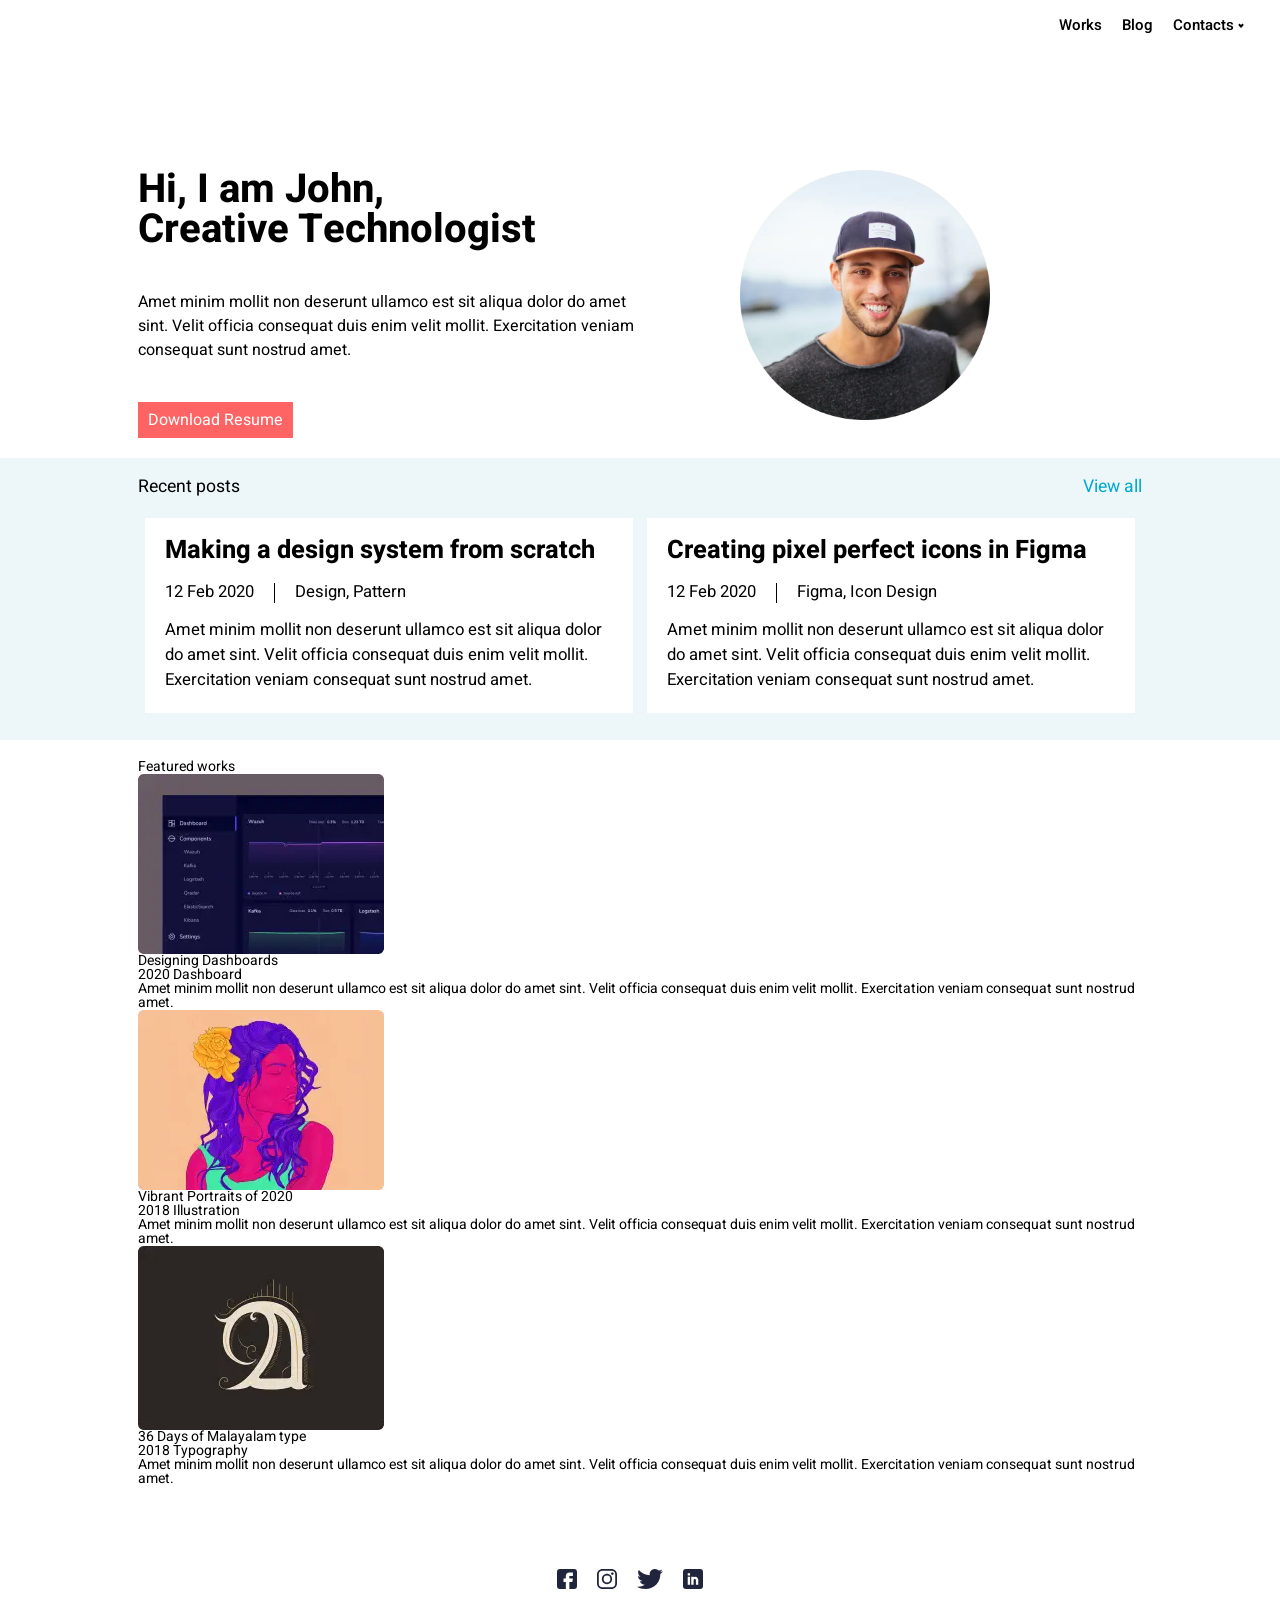
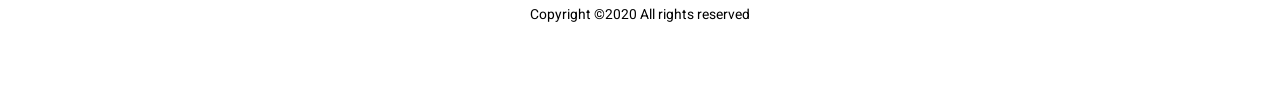
==== commit 4177667c: "The Recent posts block has been improved and adapted." ====
--- a/John/index.html
+++ b/John/index.html
@@ -62,13 +62,16 @@
                         <span>Recent posts</span>                         <a href="blog.html">View all</a>                     </div>-                    +                     <article class="post">                         <div class="post__body">                             <h2 class="post__title">Making a design system from scratch</h2>-                            <div class="post__tags">-                                <span>12 Feb 2020</span>-                                <span>Design, Pattern</span>+                            <div class="post__metadata">+                                <span class="post__date">12 Feb 2020</span>+                                <div class="post__tags">+                                    <span class="post__tag">Design</span>+                                    <span class="post__tag">Pattern</span>+                                </div>                             </div>                             <p>                                 Amet minim mollit non deserunt ullamco est sit aliqua dolor do amet sint. Velit officia@@ -80,10 +83,13 @@
                     <article class="post">                         <div class="post__body">                             <h2 class="post__title">Creating pixel perfect icons in Figma</h2>--                            <div class="post__tags">-                                <span>12 Feb 2020</span>-                                <span>Figma, Icon Design</span>+                    +                            <div class="post__metadata">+                                <span class="post__date">12 Feb 2020</span>+                                <div class="post__tags">+                                    <span class="post__tag">Figma</span>+                                    <span class="post__tag">Icon Design</span>+                                </div>                             </div>                             <p>                                 Amet minim mollit non deserunt ullamco est sit aliqua dolor do amet sint. Velit officia
--- a/John/css/style.min.css
+++ b/John/css/style.min.css
@@ -1 +1 @@
-*{padding:0;margin:0;border:0}*,:after,:before{-webkit-box-sizing:border-box;box-sizing:border-box}::active,::focus{outline:0}a:active,a:focus{outline:0}aside,footer,header,nav{display:block}body,html{height:100%;width:100%;font-size:100%;line-height:1;font-size:14px;-ms-text-size-adjust:100%;-moz-text-size-adjust:100%;-webkit-text-size-adjust:100%}html{-webkit-tap-highlight-color:transparent;-ms-overflow-style:none;scrollbar-width:none}html ::-webkit-scrollbar{width:0}.form .submit-button,button,input,textarea{font-family:inherit}.form .submit-button::-ms-clear,input::-ms-clear{display:none}button{cursor:pointer}button::-moz-focus-inner{padding:0;border:0}a,a:visited{text-decoration:none;color:#000}a:hover{text-decoration:none}ul li{list-style:none}img{vertical-align:top}h1,h2,h3,h4,h5,h6{font-size:inherit;font-weight:400}.header{display:-webkit-box;display:-ms-flexbox;display:flex;-webkit-box-pack:center;-ms-flex-pack:center;justify-content:center;color:#000;font-family:'Heebo med';background:#fff;z-index:5}.header__body{display:-webkit-box;display:-ms-flexbox;display:flex;-webkit-box-pack:end;-ms-flex-pack:end;justify-content:flex-end;height:50px;width:95%;margin:0 0 100px 0}.navmenu{font-size:calc(12px + 3 * ((100vw - 320px)/ 530))}.navmenu__body{display:-webkit-box;display:-ms-flexbox;display:flex;height:100%}.navmenu__list{display:-webkit-box;display:-ms-flexbox;display:flex}.navmenu__list li{display:-webkit-box;display:-ms-flexbox;display:flex;-webkit-box-pack:center;-ms-flex-pack:center;justify-content:center;-webkit-box-align:center;-ms-flex-align:center;align-items:center;padding:0 10px 0 10px;line-height:1.2;background:#fff;cursor:pointer;-webkit-transition:all .2s ease 0s;-o-transition:all .2s ease 0s;transition:all .2s ease 0s}.navmenu__list li a{display:-webkit-box;display:-ms-flexbox;display:flex;-webkit-box-pack:center;-ms-flex-pack:center;justify-content:center;-webkit-box-align:center;-ms-flex-align:center;align-items:center;color:#000;height:100%;width:100%;-webkit-transition:all .2s ease 0s;-o-transition:all .2s ease 0s;transition:all .2s ease 0s}.navmenu__list li a:hover{color:red}.navmenu #submenu-open-button{position:relative}.navmenu #submenu-open-button::after{display:inline-block;position:relative;top:0;right:-5px;content:"";height:4px;width:4px;border-top:2px solid #000;border-right:2px solid #000;-webkit-transform:rotate(135deg);-ms-transform:rotate(135deg);transform:rotate(135deg);-webkit-transition:all .3s ease 0s;-o-transition:all .3s ease 0s;transition:all .3s ease 0s}.navmenu #submenu-open-button::after:hover{color:red;-webkit-transition:all .3s ease 0s;-o-transition:all .3s ease 0s;transition:all .3s ease 0s}.navmenu #submenu-open-button.active::after{top:1px;-webkit-transform:rotate(-45deg);-ms-transform:rotate(-45deg);transform:rotate(-45deg)}.navmenu__submenu{display:none;height:50px;background:gray}.navmenu__submenu.show{position:absolute;top:100%;right:0;display:-webkit-box;display:-ms-flexbox;display:flex}.navmenu__submenu.navmenu__list li:hover{-webkit-filter:brightness(92%);filter:brightness(92%)}.logo{z-index:5;height:99%}.logo img{height:100%;width:50px}.footer{display:-webkit-box;display:-ms-flexbox;display:flex;-webkit-box-pack:center;-ms-flex-pack:center;justify-content:center;min-height:180px;font-family:Heebo;color:#000;font-size:calc(12px + 1 * ((100vw - 320px)/ 530));line-height:1}.footer__body{display:-webkit-box;display:-ms-flexbox;display:flex;-webkit-box-orient:vertical;-webkit-box-direction:normal;-ms-flex-flow:column nowrap;flex-flow:column nowrap;-webkit-box-pack:center;-ms-flex-pack:center;justify-content:center;-webkit-box-align:center;-ms-flex-align:center;align-items:center}.contacts-block{margin:0 10px 0 0}.socials{display:-webkit-box;display:-ms-flexbox;display:flex;padding:0 0 20px 0}.socials__item{height:20px;width:20px;margin:0 20px 0 0}.socials .twitter{height:20px;width:26px}.form{display:-webkit-box;display:-ms-flexbox;display:flex;margin:5px 5px 30px 5px}.form i{display:-webkit-box;display:-ms-flexbox;display:flex;width:auto;-webkit-box-align:center;-ms-flex-align:center;align-items:center}.form i::before{position:relative;left:15px;width:0;z-index:1}.form .submit-button,.form input{height:35px;width:210px;font-size:calc(10px + 1 * ((100vw - 320px)/ 530));font-family:"Open Sans";padding:10px 10px 10px 30px;margin:8px 0 8px 6px;border-radius:2px}.form .submit-button:focus,.form input:focus{-webkit-filter:brightness(83%);filter:brightness(83%);-webkit-transition:all .2s ease 0s;-o-transition:all .2s ease 0s;transition:all .2s ease 0s}.form .submit-button{padding:0;width:160px}.form .submit-button:hover{color:#000}.form .submit-button:active{color:#000}.form .submit-button:focus{-webkit-filter:none;filter:none;background:#ebb14d}.button{text-align:center;color:#fff;font-family:Lato;text-transform:uppercase;font-size:calc(10px + -1 * ((100vw - 320px)/ 530));min-width:80px;height:7px;padding:5px 5px 5px 5px;border-radius:1px;background-color:#ebb14d}.button:hover{-webkit-filter:brightness(90%);filter:brightness(90%);color:#000;-webkit-transition:all .15s ease 0s;-o-transition:all .15s ease 0s;transition:all .15s ease 0s}a{text-align:center}.button-container{width:-webkit-max-content;width:-moz-max-content;width:max-content;background-color:#fff}.button-container .button{position:relative;bottom:2px;-webkit-transition:all .1s;-o-transition:all .1s;transition:all .1s}.button-container .button:active{bottom:0}@font-face{font-family:"Heebo black";font-display:swap;src:url(../fonts/Heebo-Black.woff) format("woff"),url(../fonts/Heebo-Black.woff2) format("woff2");font-weight:400;font-style:normal}@font-face{font-family:"Heebo bold";font-display:swap;src:url(../fonts/Heebo-Bold.woff) format("woff"),url(../fonts/Heebo-Bold.woff2) format("woff2");font-weight:400;font-style:normal}@font-face{font-family:"Heebo med";font-display:swap;src:url(../fonts/Heebo-Medium.woff) format("woff"),url(../fonts/Heebo-Medium.woff2) format("woff2");font-weight:400;font-style:normal}@font-face{font-family:Heebo;font-display:swap;src:url(../fonts/Heebo-Regular.woff) format("woff"),url(../fonts/Heebo-Regular.woff2) format("woff2");font-weight:400;font-style:normal}body{display:-webkit-box;display:-ms-flexbox;display:flex;-webkit-box-orient:vertical;-webkit-box-direction:normal;-ms-flex-flow:column nowrap;flex-flow:column nowrap;height:100%;color:#000;font-family:Heebo}.main{width:100%;background:#fff}.main__body{-webkit-box-flex:1;-ms-flex:1 0 auto;flex:1 0 auto;background:#fff}.about-me{display:-webkit-box;display:-ms-flexbox;display:flex;-webkit-box-pack:center;-ms-flex-pack:center;justify-content:center;-webkit-box-align:center;-ms-flex-align:center;align-items:center;font-family:Heebo}.about-me__body{display:-webkit-box;display:-ms-flexbox;display:flex}.about-me__info{display:-webkit-box;display:-ms-flexbox;display:flex;-webkit-box-flex:0;-ms-flex:0 0 60%;flex:0 0 60%;-webkit-box-orient:vertical;-webkit-box-direction:normal;-ms-flex-flow:column nowrap;flex-flow:column nowrap;-webkit-box-pack:start;-ms-flex-pack:start;justify-content:flex-start;font-size:16px;padding:0 100px 0 0}.about-me__info *{padding:0 0 40px 0}.about-me__info h1{font-weight:700;font-size:40px}.about-me__info p{line-height:1.5}.about-me__info a{display:inline-block;color:#fff;width:-webkit-max-content;width:-moz-max-content;width:max-content;padding:10px 10px 10px 10px;background:#ff6464}.about-me__image{height:250px;width:250px}.about-me__image img{height:100%;width:100%}.posts{background:#edf7fa}.posts__body{display:-webkit-box;display:-ms-flexbox;display:flex;-webkit-box-orient:horizontal;-webkit-box-direction:normal;-ms-flex-flow:row wrap;flex-flow:row wrap}.posts__header{height:auto;width:100%;padding:0 0 15px 0;display:-webkit-box;display:-ms-flexbox;display:flex;-webkit-box-pack:justify;-ms-flex-pack:justify;justify-content:space-between}.posts__header a{color:#00a8cc}.posts__header a:hover{text-decoration:underline}.post{background:#fff;width:50%}.block{padding:20px 10px 20px 10px;margin:0 auto}@media (min-width:1200px){.footer__body{width:80%}.container{height:auto;width:80%}}@media (max-width:768px){.footer{-webkit-box-flex:1;-ms-flex:1 0 auto;flex:1 0 auto}}@media (max-width:425px){.footer__body{width:90%}.container{width:95%}}@media (min-width:320px) and (max-width:850px){.header__body{margin:0}.about-me__body{-webkit-box-orient:vertical;-webkit-box-direction:reverse;-ms-flex-flow:column-reverse nowrap;flex-flow:column-reverse nowrap;-webkit-box-align:center;-ms-flex-align:center;align-items:center}.about-me__info{padding:20px 0 20px 0;text-align:center;-webkit-box-align:center;-ms-flex-align:center;align-items:center}.about-me__info *{padding:7px 0 7px 0}.about-me__image{text-align:center;height:180px;width:180px}}@media (min-width:768px) and (max-width:1199px){.footer__body{width:700px}}@media (min-width:426px) and (max-width:768px){.footer__body{width:90%}}@media (min-width:320px) and (max-width:900px){.form{-webkit-box-orient:horizontal;-webkit-box-direction:normal;-ms-flex-flow:row wrap;flex-flow:row wrap;-webkit-box-pack:space-evenly;-ms-flex-pack:space-evenly;justify-content:space-evenly}.form .button,.form .submit-button,.form i,.form input{width:100%}}@media (min-width:850px) and (max-width:1199px){.container{width:850px}}@media (min-width:426px) and (max-width:850px){.container{width:80%}}+*{padding:0;margin:0;border:0}*,:after,:before{-webkit-box-sizing:border-box;box-sizing:border-box}::active,::focus{outline:0}a:active,a:focus{outline:0}aside,footer,header,nav{display:block}body,html{height:100%;width:100%;font-size:100%;line-height:1;font-size:14px;-ms-text-size-adjust:100%;-moz-text-size-adjust:100%;-webkit-text-size-adjust:100%}html{-webkit-tap-highlight-color:transparent;-ms-overflow-style:none;scrollbar-width:none}html ::-webkit-scrollbar{width:0}.form .submit-button,button,input,textarea{font-family:inherit}.form .submit-button::-ms-clear,input::-ms-clear{display:none}button{cursor:pointer}button::-moz-focus-inner{padding:0;border:0}a,a:visited{text-decoration:none;color:#000}a:hover{text-decoration:none}ul li{list-style:none}img{vertical-align:top}h1,h2,h3,h4,h5,h6{font-size:inherit;font-weight:400}.header{display:-webkit-box;display:-ms-flexbox;display:flex;-webkit-box-pack:center;-ms-flex-pack:center;justify-content:center;color:#000;font-family:'Heebo med';background:#fff;z-index:5}.header__body{display:-webkit-box;display:-ms-flexbox;display:flex;-webkit-box-pack:end;-ms-flex-pack:end;justify-content:flex-end;height:50px;width:95%;margin:0 0 100px 0}.navmenu{font-size:calc(15px + 0 * ((100vw - 320px)/ 530))}.navmenu__body{display:-webkit-box;display:-ms-flexbox;display:flex;height:100%}.navmenu__list{display:-webkit-box;display:-ms-flexbox;display:flex}.navmenu__list li{display:-webkit-box;display:-ms-flexbox;display:flex;-webkit-box-pack:center;-ms-flex-pack:center;justify-content:center;-webkit-box-align:center;-ms-flex-align:center;align-items:center;padding:0 10px 0 10px;line-height:1.2;background:#fff;cursor:pointer;-webkit-transition:all .2s ease 0s;-o-transition:all .2s ease 0s;transition:all .2s ease 0s}.navmenu__list li a{display:-webkit-box;display:-ms-flexbox;display:flex;-webkit-box-pack:center;-ms-flex-pack:center;justify-content:center;-webkit-box-align:center;-ms-flex-align:center;align-items:center;color:#000;height:100%;width:100%;-webkit-transition:all .2s ease 0s;-o-transition:all .2s ease 0s;transition:all .2s ease 0s}.navmenu__list li a:hover{color:red}.navmenu #submenu-open-button{position:relative}.navmenu #submenu-open-button::after{display:inline-block;position:relative;top:0;right:-5px;content:"";height:4px;width:4px;border-top:2px solid #000;border-right:2px solid #000;-webkit-transform:rotate(135deg);-ms-transform:rotate(135deg);transform:rotate(135deg);-webkit-transition:all .3s ease 0s;-o-transition:all .3s ease 0s;transition:all .3s ease 0s}.navmenu #submenu-open-button::after:hover{color:red;-webkit-transition:all .3s ease 0s;-o-transition:all .3s ease 0s;transition:all .3s ease 0s}.navmenu #submenu-open-button.active::after{top:1px;-webkit-transform:rotate(-45deg);-ms-transform:rotate(-45deg);transform:rotate(-45deg)}.navmenu__submenu{display:none;height:50px;background:gray}.navmenu__submenu.show{position:absolute;top:100%;right:0;display:-webkit-box;display:-ms-flexbox;display:flex}.navmenu__submenu.navmenu__list li:hover{-webkit-filter:brightness(92%);filter:brightness(92%)}.logo{z-index:5;height:99%}.logo img{height:100%;width:50px}.footer{display:-webkit-box;display:-ms-flexbox;display:flex;-webkit-box-pack:center;-ms-flex-pack:center;justify-content:center;min-height:180px;font-family:Heebo;color:#000;font-size:calc(12px + 1 * ((100vw - 320px)/ 530));line-height:1}.footer__body{display:-webkit-box;display:-ms-flexbox;display:flex;-webkit-box-orient:vertical;-webkit-box-direction:normal;-ms-flex-flow:column nowrap;flex-flow:column nowrap;-webkit-box-pack:center;-ms-flex-pack:center;justify-content:center;-webkit-box-align:center;-ms-flex-align:center;align-items:center}.socials{display:-webkit-box;display:-ms-flexbox;display:flex;padding:0 0 20px 0}.socials__item{height:20px;width:20px;margin:0 20px 0 0}.socials .twitter{height:20px;width:26px}.form{display:-webkit-box;display:-ms-flexbox;display:flex;margin:5px 5px 30px 5px}.form i{display:-webkit-box;display:-ms-flexbox;display:flex;width:auto;-webkit-box-align:center;-ms-flex-align:center;align-items:center}.form i::before{position:relative;left:15px;width:0;z-index:1}.form .submit-button,.form input{height:35px;width:210px;font-size:calc(10px + 1 * ((100vw - 320px)/ 530));font-family:"Open Sans";padding:10px 10px 10px 30px;margin:8px 0 8px 6px;border-radius:2px}.form .submit-button:focus,.form input:focus{-webkit-filter:brightness(83%);filter:brightness(83%);-webkit-transition:all .2s ease 0s;-o-transition:all .2s ease 0s;transition:all .2s ease 0s}.form .submit-button{padding:0;width:160px}.form .submit-button:hover{color:#000}.form .submit-button:active{color:#000}.form .submit-button:focus{-webkit-filter:none;filter:none;background:#ebb14d}.button{text-align:center;color:#fff;font-family:Lato;text-transform:uppercase;font-size:calc(10px + -1 * ((100vw - 320px)/ 530));min-width:80px;height:7px;padding:5px 5px 5px 5px;border-radius:1px;background-color:#ebb14d}.button:hover{-webkit-filter:brightness(90%);filter:brightness(90%);color:#000;-webkit-transition:all .15s ease 0s;-o-transition:all .15s ease 0s;transition:all .15s ease 0s}a{text-align:center}.button-container{width:-webkit-max-content;width:-moz-max-content;width:max-content;background-color:#fff}.button-container .button{position:relative;bottom:2px;-webkit-transition:all .1s;-o-transition:all .1s;transition:all .1s}.button-container .button:active{bottom:0}@font-face{font-family:"Heebo black";font-display:swap;src:url(../fonts/Heebo-Black.woff) format("woff"),url(../fonts/Heebo-Black.woff2) format("woff2");font-weight:400;font-style:normal}@font-face{font-family:"Heebo bold";font-display:swap;src:url(../fonts/Heebo-Bold.woff) format("woff"),url(../fonts/Heebo-Bold.woff2) format("woff2");font-weight:400;font-style:normal}@font-face{font-family:"Heebo med";font-display:swap;src:url(../fonts/Heebo-Medium.woff) format("woff"),url(../fonts/Heebo-Medium.woff2) format("woff2");font-weight:400;font-style:normal}@font-face{font-family:Heebo;font-display:swap;src:url(../fonts/Heebo-Regular.woff) format("woff"),url(../fonts/Heebo-Regular.woff2) format("woff2");font-weight:400;font-style:normal}body{display:-webkit-box;display:-ms-flexbox;display:flex;-webkit-box-orient:vertical;-webkit-box-direction:normal;-ms-flex-flow:column nowrap;flex-flow:column nowrap;height:100%;color:#000;font-family:Heebo}.main{width:100%;background:#fff}.main__body{-webkit-box-flex:1;-ms-flex:1 0 auto;flex:1 0 auto;background:#fff}.about-me{display:-webkit-box;display:-ms-flexbox;display:flex;-webkit-box-pack:center;-ms-flex-pack:center;justify-content:center;-webkit-box-align:center;-ms-flex-align:center;align-items:center;font-family:Heebo}.about-me__body{display:-webkit-box;display:-ms-flexbox;display:flex}.about-me__info{display:-webkit-box;display:-ms-flexbox;display:flex;-webkit-box-flex:0;-ms-flex:0 0 60%;flex:0 0 60%;-webkit-box-orient:vertical;-webkit-box-direction:normal;-ms-flex-flow:column nowrap;flex-flow:column nowrap;-webkit-box-pack:start;-ms-flex-pack:start;justify-content:flex-start;font-size:16px;padding:0 100px 0 0}.about-me__info *{padding:0 0 40px 0}.about-me__info h1{font-family:Heebo bold;font-size:40px}.about-me__info p{line-height:1.5}.about-me__info a{display:inline-block;color:#fff;width:-webkit-max-content;width:-moz-max-content;width:max-content;padding:10px 10px 10px 10px;background:#ff6464}.about-me__image{height:250px;width:250px}.about-me__image img{height:100%;width:100%}.posts{background:#edf7fa}.posts__body{display:-webkit-box;display:-ms-flexbox;display:flex;-webkit-box-orient:horizontal;-webkit-box-direction:normal;-ms-flex-flow:row wrap;flex-flow:row wrap;-webkit-box-pack:justify;-ms-flex-pack:justify;justify-content:space-between}.posts__header{height:auto;width:100%;font-size:calc(14px + 2 * ((100vw - 320px)/ 530));padding:0 0 15px 0;display:-webkit-box;display:-ms-flexbox;display:flex;-webkit-box-pack:justify;-ms-flex-pack:justify;justify-content:space-between}.posts__header a{color:#00a8cc}.posts__header a:hover{text-decoration:underline}.post{-webkit-box-flex:1;-ms-flex:1 0 48%;flex:1 0 48%;font-size:calc(13px + 2 * ((100vw - 320px)/ 530));padding:7px 7px 7px 7px}.post__body{background:#fff;padding:20px 20px 20px 20px}.post__title{font-family:Heebo bold;margin:0 0 20px 0;font-size:calc(20px + 3 * ((100vw - 320px)/ 530))}.post__metadata{display:-webkit-box;display:-ms-flexbox;display:flex;-webkit-box-align:center;-ms-flex-align:center;align-items:center;margin:0 0 15px 0;line-height:1.2}.post__tags{display:inline-block;text-align:center}.post__tags :after{content:','}.post__tags :last-child:after{content:''}.post__date{padding:0 20px 0 0;margin:0 20px 0 0;border-right:1.5px solid #000;line-height:1.2}.post p{line-height:1.5}.block{padding:20px 10px 20px 10px;margin:0 auto}@media (min-width:1200px){.footer__body{width:80%}.container{height:auto;width:80%}}@media (max-width:768px){.footer{-webkit-box-flex:1;-ms-flex:1 0 auto;flex:1 0 auto}}@media (max-width:600px){.post{-webkit-box-flex:1;-ms-flex:1 0 100%;flex:1 0 100%}}@media (max-width:426px){.navmenu{width:100%}.navmenu__list{-webkit-box-flex:1;-ms-flex:1 0 auto;flex:1 0 auto}.navmenu__list li{-webkit-box-flex:1;-ms-flex:1 0 auto;flex:1 0 auto}.navmenu__submenu{height:100px}.navmenu__submenu.navmenu__list li{background:#d6d4d4}}@media (max-width:425px){.footer__body{width:90%}.container{width:95%}}@media (min-width:320px) and (max-width:850px){.header__body{margin:0}.about-me__body{-webkit-box-orient:vertical;-webkit-box-direction:reverse;-ms-flex-flow:column-reverse nowrap;flex-flow:column-reverse nowrap;-webkit-box-align:center;-ms-flex-align:center;align-items:center}.about-me__info{padding:20px 0 20px 0;text-align:center;-webkit-box-align:center;-ms-flex-align:center;align-items:center}.about-me__info *{padding:7px 0 7px 0}.about-me__image{text-align:center;height:180px;width:180px}.post__date{margin:0 10px 0 0;padding:0 10px 0 0}}@media (min-width:768px) and (max-width:1199px){.footer__body{width:700px}}@media (min-width:426px) and (max-width:768px){.footer__body{width:90%}}@media (min-width:426px) and (max-width:850px){.socials__item{height:25px;width:25px;margin:0 35px 0 0}.socials .twitter{height:25px;width:31px}.container{width:80%}}@media (min-width:320px) and (max-width:900px){.form{-webkit-box-orient:horizontal;-webkit-box-direction:normal;-ms-flex-flow:row wrap;flex-flow:row wrap;-webkit-box-pack:space-evenly;-ms-flex-pack:space-evenly;justify-content:space-evenly}.form .button,.form .submit-button,.form i,.form input{width:100%}}@media (min-width:850px) and (max-width:1199px){.container{width:850px}}
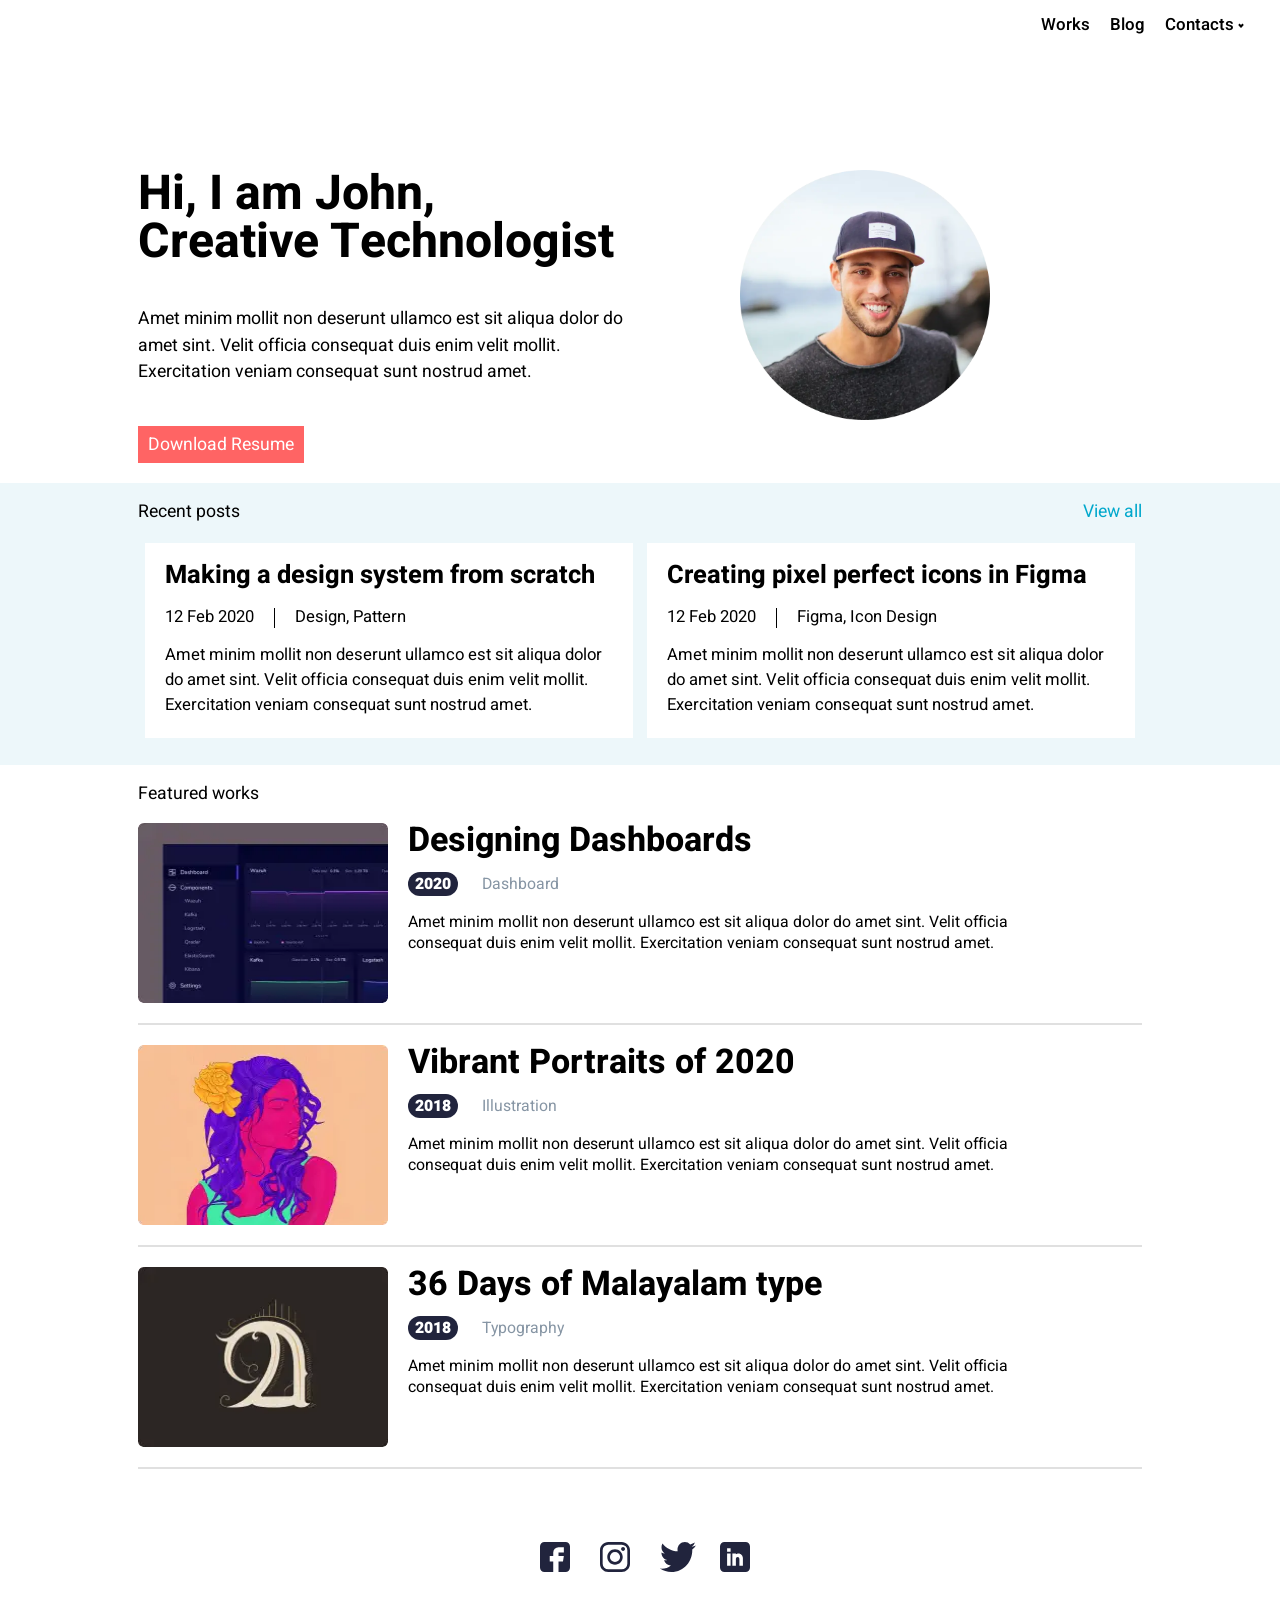
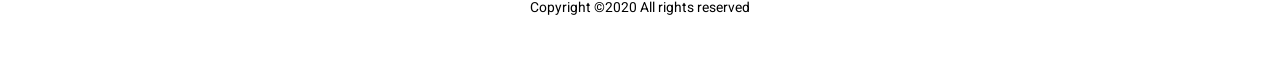
==== commit c27da684: "Improved works block, adaptive and effects." ====
--- a/John/index.html
+++ b/John/index.html
@@ -83,7 +83,7 @@
                     <article class="post">                         <div class="post__body">                             <h2 class="post__title">Creating pixel perfect icons in Figma</h2>-                    +                             <div class="post__metadata">                                 <span class="post__date">12 Feb 2020</span>                                 <div class="post__tags">@@ -105,58 +105,87 @@
                     <div class="works__header">                         <span>Featured works</span>                     </div>-                    <article class="work">-                        <div class='work__image'>-                            <picture><source srcset="images/work1.webp" type="image/webp"><img src="images/work1.jpg" alt='workImg'></picture>-                        </div>-                        <div class="work__info">-                            <h3 class="work__title">Designing Dashboards</h3>-                            <div class="work__tags">-                                <span class="work__date">2020</span>-                                <span class="work__type">Dashboard</span>-                            </div>-                            <p>-                                Amet minim mollit non deserunt ullamco est sit aliqua dolor do amet sint. Velit officia-                                consequat duis enim velit-                                mollit. Exercitation veniam consequat sunt nostrud amet.-                            </p>-                        </div>-                    </article>-                    <article class="work">-                        <div class='work__image'>-                            <picture><source srcset="images/work2.webp" type="image/webp"><img src="images/work2.jpg" alt='workImg'></picture>-                        </div>-                        <div class="work__info">-                            <h3 class="work__title">Vibrant Portraits of 2020</h3>-                            <div class="work__tags">-                                <span class="work__date">2018</span>-                                <span class="work__type">Illustration</span>-                            </div>-                            <p>-                                Amet minim mollit non deserunt ullamco est sit aliqua dolor do amet sint. Velit officia-                                consequat duis enim velit-                                mollit. Exercitation veniam consequat sunt nostrud amet.-                            </p>-                        </div>-                    </article>-                    <article class="work">-                        <div class='work__image'>-                            <picture><source srcset="images/work3.webp" type="image/webp"><img src="images/work3.jpg" alt='workImg'></picture>-                        </div>--                        <div class="work__info">-                            <h3 class="work__title">36 Days of Malayalam type</h3>-                            <div class="work__tags">-                                <span class="work__date">2018</span>-                                <span class="work__type">Typography</span>-                            </div>-                            <p>-                                Amet minim mollit non deserunt ullamco est sit aliqua dolor do amet sint. Velit officia-                                consequat duis enim velit-                                mollit. Exercitation veniam consequat sunt nostrud amet.-                            </p>-                        </div>-                    </article>+                    <div class="works__main">+                        <article class="work">+                            <div class="work__body">+                                <div class='work__image'>+                                    <a href="works.html" target="_self" rel="noopener noreferrer">+                                        <picture><source srcset="images/work1.webp" type="image/webp"><img src="images/work1.jpg" alt='workImg'></picture>+                                    </a>+                                </div>++                                <div class="work__info">+                                    <a href="works.html" target="_self" rel="noopener noreferrer">+                                        <h3 class="work__title">Designing Dashboards</h3>+                                    </a>+                                    +                                    <span class="work__date">2020</span>+                                    <div class="work__tags">+                                        <span class="work__type">Dashboard</span>+                                    </div>+                                    <p>+                                        Amet minim mollit non deserunt ullamco est sit aliqua dolor do amet sint.+                                        Velit+                                        officia+                                        consequat duis enim velit+                                        mollit. Exercitation veniam consequat sunt nostrud amet.+                                    </p>+                                </div>+                            </div>+                        </article>+                        <article class="work">+                            <div class="work__body">+                                <div class='work__image'>+                                    <a href="works.html" target="_self" rel="noopener noreferrer">+                                        <picture><source srcset="images/work2.webp" type="image/webp"><img src="images/work2.jpg" alt='workImg'></picture>+                                    </a>+                                </div>++                                <div class="work__info">+                                    <a href="works.html" target="_self" rel="noopener noreferrer">+                                        <h3 class="work__title">Vibrant Portraits of 2020</h3>+                                    </a>+                                    <span class="work__date">2018</span>++                                    <div class="work__tags">+                                        <span class="work__type">Illustration</span>+                                    </div>+                                    <p>+                                        Amet minim mollit non deserunt ullamco est sit aliqua dolor do amet sint. Velit+                                        officia+                                        consequat duis enim velit+                                        mollit. Exercitation veniam consequat sunt nostrud amet.+                                    </p>+                                </div>+                            </div>+                        </article>+                        <article class="work">+                            <div class="work__body">+                                <div class='work__image'>+                                    <a href="works.html" target="_self" rel="noopener noreferrer">+                                        <picture><source srcset="images/work3.webp" type="image/webp"><img src="images/work3.jpg" alt='workImg'></picture>+                                    </a>+                                </div>++                                <div class="work__info">+                                    <a href="works.html" target="_self" rel="noopener noreferrer">+                                        <h3 class="work__title">36 Days of Malayalam type</h3>+                                    </a>+                                    <span class="work__date">2018</span>++                                    <div class="work__tags">+                                        <span class="work__type">Typography</span>+                                    </div>+                                    <p>+                                        Amet minim mollit non deserunt ullamco est sit aliqua dolor do amet sint. Velit+                                        officia+                                        consequat duis enim velit+                                        mollit. Exercitation veniam consequat sunt nostrud amet.+                                    </p>+                                </div>+                            </div>+                        </article>+                    </div>                 </div>             </section>         </div>@@ -165,17 +194,17 @@
     <footer class="footer">     <div class="footer__body container">         <div class="socials">-            <a href="#" target="_blank" rel="noopener noreferrer">-                <picture><source srcset="images/icons/fb.svg" type="image/webp"><img class="socials__item" src="images/icons/fb.svg" alt="facebookIcon"></picture>-            </a>-            <a href="#" target="_blank" rel="noopener noreferrer">-                <picture><source srcset="images/icons/insta.svg" type="image/webp"><img class="socials__item" src="images/icons/insta.svg" alt="instagramm"></picture>-            </a>-            <a href="#" target="_blank" rel="noopener noreferrer">-                <picture><source srcset="images/icons/twitter.svg" type="image/webp"><img class="socials__item twitter" src="images/icons/twitter.svg" alt="twitter"></picture>-            </a>-            <a href="#" target="_blank" rel="noopener noreferrer">-                <picture><source srcset="images/icons/Linkedin.svg" type="image/webp"><img class="socials__item" src="images/icons/Linkedin.svg" alt="LinkedIn"></picture>+            <a class="socials__item" href="#" target="_blank" rel="noopener noreferrer">+                <picture><source srcset="images/icons/fb.svg" type="image/webp"><img  src="images/icons/fb.svg" alt="facebookIcon"></picture>+            </a>+            <a class="socials__item" href="#" target="_blank" rel="noopener noreferrer">+                <picture><source srcset="images/icons/insta.svg" type="image/webp"><img  src="images/icons/insta.svg" alt="instagramm"></picture>+            </a>+            <a class="socials__item" href="#" target="_blank" rel="noopener noreferrer">+                <picture><source srcset="images/icons/twitter.svg" type="image/webp"><img class="twitter" src="images/icons/twitter.svg" alt="twitter"></picture>+            </a>+            <a class="socials__item" href="#" target="_blank" rel="noopener noreferrer">+                <picture><source srcset="images/icons/Linkedin.svg" type="image/webp"><img  src="images/icons/Linkedin.svg" alt="LinkedIn"></picture>             </a>         </div>         <p>Copyright ©2020 All rights reserved</p>
--- a/John/css/style.min.css
+++ b/John/css/style.min.css
@@ -1 +1 @@
-*{padding:0;margin:0;border:0}*,:after,:before{-webkit-box-sizing:border-box;box-sizing:border-box}::active,::focus{outline:0}a:active,a:focus{outline:0}aside,footer,header,nav{display:block}body,html{height:100%;width:100%;font-size:100%;line-height:1;font-size:14px;-ms-text-size-adjust:100%;-moz-text-size-adjust:100%;-webkit-text-size-adjust:100%}html{-webkit-tap-highlight-color:transparent;-ms-overflow-style:none;scrollbar-width:none}html ::-webkit-scrollbar{width:0}.form .submit-button,button,input,textarea{font-family:inherit}.form .submit-button::-ms-clear,input::-ms-clear{display:none}button{cursor:pointer}button::-moz-focus-inner{padding:0;border:0}a,a:visited{text-decoration:none;color:#000}a:hover{text-decoration:none}ul li{list-style:none}img{vertical-align:top}h1,h2,h3,h4,h5,h6{font-size:inherit;font-weight:400}.header{display:-webkit-box;display:-ms-flexbox;display:flex;-webkit-box-pack:center;-ms-flex-pack:center;justify-content:center;color:#000;font-family:'Heebo med';background:#fff;z-index:5}.header__body{display:-webkit-box;display:-ms-flexbox;display:flex;-webkit-box-pack:end;-ms-flex-pack:end;justify-content:flex-end;height:50px;width:95%;margin:0 0 100px 0}.navmenu{font-size:calc(15px + 0 * ((100vw - 320px)/ 530))}.navmenu__body{display:-webkit-box;display:-ms-flexbox;display:flex;height:100%}.navmenu__list{display:-webkit-box;display:-ms-flexbox;display:flex}.navmenu__list li{display:-webkit-box;display:-ms-flexbox;display:flex;-webkit-box-pack:center;-ms-flex-pack:center;justify-content:center;-webkit-box-align:center;-ms-flex-align:center;align-items:center;padding:0 10px 0 10px;line-height:1.2;background:#fff;cursor:pointer;-webkit-transition:all .2s ease 0s;-o-transition:all .2s ease 0s;transition:all .2s ease 0s}.navmenu__list li a{display:-webkit-box;display:-ms-flexbox;display:flex;-webkit-box-pack:center;-ms-flex-pack:center;justify-content:center;-webkit-box-align:center;-ms-flex-align:center;align-items:center;color:#000;height:100%;width:100%;-webkit-transition:all .2s ease 0s;-o-transition:all .2s ease 0s;transition:all .2s ease 0s}.navmenu__list li a:hover{color:red}.navmenu #submenu-open-button{position:relative}.navmenu #submenu-open-button::after{display:inline-block;position:relative;top:0;right:-5px;content:"";height:4px;width:4px;border-top:2px solid #000;border-right:2px solid #000;-webkit-transform:rotate(135deg);-ms-transform:rotate(135deg);transform:rotate(135deg);-webkit-transition:all .3s ease 0s;-o-transition:all .3s ease 0s;transition:all .3s ease 0s}.navmenu #submenu-open-button::after:hover{color:red;-webkit-transition:all .3s ease 0s;-o-transition:all .3s ease 0s;transition:all .3s ease 0s}.navmenu #submenu-open-button.active::after{top:1px;-webkit-transform:rotate(-45deg);-ms-transform:rotate(-45deg);transform:rotate(-45deg)}.navmenu__submenu{display:none;height:50px;background:gray}.navmenu__submenu.show{position:absolute;top:100%;right:0;display:-webkit-box;display:-ms-flexbox;display:flex}.navmenu__submenu.navmenu__list li:hover{-webkit-filter:brightness(92%);filter:brightness(92%)}.logo{z-index:5;height:99%}.logo img{height:100%;width:50px}.footer{display:-webkit-box;display:-ms-flexbox;display:flex;-webkit-box-pack:center;-ms-flex-pack:center;justify-content:center;min-height:180px;font-family:Heebo;color:#000;font-size:calc(12px + 1 * ((100vw - 320px)/ 530));line-height:1}.footer__body{display:-webkit-box;display:-ms-flexbox;display:flex;-webkit-box-orient:vertical;-webkit-box-direction:normal;-ms-flex-flow:column nowrap;flex-flow:column nowrap;-webkit-box-pack:center;-ms-flex-pack:center;justify-content:center;-webkit-box-align:center;-ms-flex-align:center;align-items:center}.socials{display:-webkit-box;display:-ms-flexbox;display:flex;padding:0 0 20px 0}.socials__item{height:20px;width:20px;margin:0 20px 0 0}.socials .twitter{height:20px;width:26px}.form{display:-webkit-box;display:-ms-flexbox;display:flex;margin:5px 5px 30px 5px}.form i{display:-webkit-box;display:-ms-flexbox;display:flex;width:auto;-webkit-box-align:center;-ms-flex-align:center;align-items:center}.form i::before{position:relative;left:15px;width:0;z-index:1}.form .submit-button,.form input{height:35px;width:210px;font-size:calc(10px + 1 * ((100vw - 320px)/ 530));font-family:"Open Sans";padding:10px 10px 10px 30px;margin:8px 0 8px 6px;border-radius:2px}.form .submit-button:focus,.form input:focus{-webkit-filter:brightness(83%);filter:brightness(83%);-webkit-transition:all .2s ease 0s;-o-transition:all .2s ease 0s;transition:all .2s ease 0s}.form .submit-button{padding:0;width:160px}.form .submit-button:hover{color:#000}.form .submit-button:active{color:#000}.form .submit-button:focus{-webkit-filter:none;filter:none;background:#ebb14d}.button{text-align:center;color:#fff;font-family:Lato;text-transform:uppercase;font-size:calc(10px + -1 * ((100vw - 320px)/ 530));min-width:80px;height:7px;padding:5px 5px 5px 5px;border-radius:1px;background-color:#ebb14d}.button:hover{-webkit-filter:brightness(90%);filter:brightness(90%);color:#000;-webkit-transition:all .15s ease 0s;-o-transition:all .15s ease 0s;transition:all .15s ease 0s}a{text-align:center}.button-container{width:-webkit-max-content;width:-moz-max-content;width:max-content;background-color:#fff}.button-container .button{position:relative;bottom:2px;-webkit-transition:all .1s;-o-transition:all .1s;transition:all .1s}.button-container .button:active{bottom:0}@font-face{font-family:"Heebo black";font-display:swap;src:url(../fonts/Heebo-Black.woff) format("woff"),url(../fonts/Heebo-Black.woff2) format("woff2");font-weight:400;font-style:normal}@font-face{font-family:"Heebo bold";font-display:swap;src:url(../fonts/Heebo-Bold.woff) format("woff"),url(../fonts/Heebo-Bold.woff2) format("woff2");font-weight:400;font-style:normal}@font-face{font-family:"Heebo med";font-display:swap;src:url(../fonts/Heebo-Medium.woff) format("woff"),url(../fonts/Heebo-Medium.woff2) format("woff2");font-weight:400;font-style:normal}@font-face{font-family:Heebo;font-display:swap;src:url(../fonts/Heebo-Regular.woff) format("woff"),url(../fonts/Heebo-Regular.woff2) format("woff2");font-weight:400;font-style:normal}body{display:-webkit-box;display:-ms-flexbox;display:flex;-webkit-box-orient:vertical;-webkit-box-direction:normal;-ms-flex-flow:column nowrap;flex-flow:column nowrap;height:100%;color:#000;font-family:Heebo}.main{width:100%;background:#fff}.main__body{-webkit-box-flex:1;-ms-flex:1 0 auto;flex:1 0 auto;background:#fff}.about-me{display:-webkit-box;display:-ms-flexbox;display:flex;-webkit-box-pack:center;-ms-flex-pack:center;justify-content:center;-webkit-box-align:center;-ms-flex-align:center;align-items:center;font-family:Heebo}.about-me__body{display:-webkit-box;display:-ms-flexbox;display:flex}.about-me__info{display:-webkit-box;display:-ms-flexbox;display:flex;-webkit-box-flex:0;-ms-flex:0 0 60%;flex:0 0 60%;-webkit-box-orient:vertical;-webkit-box-direction:normal;-ms-flex-flow:column nowrap;flex-flow:column nowrap;-webkit-box-pack:start;-ms-flex-pack:start;justify-content:flex-start;font-size:16px;padding:0 100px 0 0}.about-me__info *{padding:0 0 40px 0}.about-me__info h1{font-family:Heebo bold;font-size:40px}.about-me__info p{line-height:1.5}.about-me__info a{display:inline-block;color:#fff;width:-webkit-max-content;width:-moz-max-content;width:max-content;padding:10px 10px 10px 10px;background:#ff6464}.about-me__image{height:250px;width:250px}.about-me__image img{height:100%;width:100%}.posts{background:#edf7fa}.posts__body{display:-webkit-box;display:-ms-flexbox;display:flex;-webkit-box-orient:horizontal;-webkit-box-direction:normal;-ms-flex-flow:row wrap;flex-flow:row wrap;-webkit-box-pack:justify;-ms-flex-pack:justify;justify-content:space-between}.posts__header{height:auto;width:100%;font-size:calc(14px + 2 * ((100vw - 320px)/ 530));padding:0 0 15px 0;display:-webkit-box;display:-ms-flexbox;display:flex;-webkit-box-pack:justify;-ms-flex-pack:justify;justify-content:space-between}.posts__header a{color:#00a8cc}.posts__header a:hover{text-decoration:underline}.post{-webkit-box-flex:1;-ms-flex:1 0 48%;flex:1 0 48%;font-size:calc(13px + 2 * ((100vw - 320px)/ 530));padding:7px 7px 7px 7px}.post__body{background:#fff;padding:20px 20px 20px 20px}.post__title{font-family:Heebo bold;margin:0 0 20px 0;font-size:calc(20px + 3 * ((100vw - 320px)/ 530))}.post__metadata{display:-webkit-box;display:-ms-flexbox;display:flex;-webkit-box-align:center;-ms-flex-align:center;align-items:center;margin:0 0 15px 0;line-height:1.2}.post__tags{display:inline-block;text-align:center}.post__tags :after{content:','}.post__tags :last-child:after{content:''}.post__date{padding:0 20px 0 0;margin:0 20px 0 0;border-right:1.5px solid #000;line-height:1.2}.post p{line-height:1.5}.block{padding:20px 10px 20px 10px;margin:0 auto}@media (min-width:1200px){.footer__body{width:80%}.container{height:auto;width:80%}}@media (max-width:768px){.footer{-webkit-box-flex:1;-ms-flex:1 0 auto;flex:1 0 auto}}@media (max-width:600px){.post{-webkit-box-flex:1;-ms-flex:1 0 100%;flex:1 0 100%}}@media (max-width:426px){.navmenu{width:100%}.navmenu__list{-webkit-box-flex:1;-ms-flex:1 0 auto;flex:1 0 auto}.navmenu__list li{-webkit-box-flex:1;-ms-flex:1 0 auto;flex:1 0 auto}.navmenu__submenu{height:100px}.navmenu__submenu.navmenu__list li{background:#d6d4d4}}@media (max-width:425px){.footer__body{width:90%}.container{width:95%}}@media (min-width:320px) and (max-width:850px){.header__body{margin:0}.about-me__body{-webkit-box-orient:vertical;-webkit-box-direction:reverse;-ms-flex-flow:column-reverse nowrap;flex-flow:column-reverse nowrap;-webkit-box-align:center;-ms-flex-align:center;align-items:center}.about-me__info{padding:20px 0 20px 0;text-align:center;-webkit-box-align:center;-ms-flex-align:center;align-items:center}.about-me__info *{padding:7px 0 7px 0}.about-me__image{text-align:center;height:180px;width:180px}.post__date{margin:0 10px 0 0;padding:0 10px 0 0}}@media (min-width:768px) and (max-width:1199px){.footer__body{width:700px}}@media (min-width:426px) and (max-width:768px){.footer__body{width:90%}}@media (min-width:426px) and (max-width:850px){.socials__item{height:25px;width:25px;margin:0 35px 0 0}.socials .twitter{height:25px;width:31px}.container{width:80%}}@media (min-width:320px) and (max-width:900px){.form{-webkit-box-orient:horizontal;-webkit-box-direction:normal;-ms-flex-flow:row wrap;flex-flow:row wrap;-webkit-box-pack:space-evenly;-ms-flex-pack:space-evenly;justify-content:space-evenly}.form .button,.form .submit-button,.form i,.form input{width:100%}}@media (min-width:850px) and (max-width:1199px){.container{width:850px}}+*{padding:0;margin:0;border:0}*,:after,:before{-webkit-box-sizing:border-box;box-sizing:border-box}::active,::focus{outline:0}a:active,a:focus{outline:0}aside,footer,header,nav{display:block}body,html{height:100%;width:100%;font-size:100%;line-height:1;font-size:14px;-ms-text-size-adjust:100%;-moz-text-size-adjust:100%;-webkit-text-size-adjust:100%}html{-webkit-tap-highlight-color:transparent;-ms-overflow-style:none;scrollbar-width:none}html ::-webkit-scrollbar{width:0}.form .submit-button,button,input,textarea{font-family:inherit}.form .submit-button::-ms-clear,input::-ms-clear{display:none}button{cursor:pointer}button::-moz-focus-inner{padding:0;border:0}a,a:visited{text-decoration:none;color:#000}a:hover{text-decoration:none}ul li{list-style:none}img{vertical-align:top}h1,h2,h3,h4,h5,h6{font-size:inherit;font-weight:400}.header{display:-webkit-box;display:-ms-flexbox;display:flex;-webkit-box-pack:center;-ms-flex-pack:center;justify-content:center;color:#000;font-family:'Heebo med';background:#fff;z-index:5}.header__body{display:-webkit-box;display:-ms-flexbox;display:flex;-webkit-box-pack:end;-ms-flex-pack:end;justify-content:flex-end;height:50px;width:95%;margin:0 0 100px 0}.navmenu{font-size:calc(15px + 1 * ((100vw - 320px)/ 530))}.navmenu__body{display:-webkit-box;display:-ms-flexbox;display:flex;height:100%}.navmenu__list{display:-webkit-box;display:-ms-flexbox;display:flex}.navmenu__list li{display:-webkit-box;display:-ms-flexbox;display:flex;-webkit-box-pack:center;-ms-flex-pack:center;justify-content:center;-webkit-box-align:center;-ms-flex-align:center;align-items:center;padding:0 10px 0 10px;line-height:1.2;background:#fff;cursor:pointer;-webkit-transition:all .2s ease 0s;-o-transition:all .2s ease 0s;transition:all .2s ease 0s}.navmenu__list li a{display:-webkit-box;display:-ms-flexbox;display:flex;-webkit-box-pack:center;-ms-flex-pack:center;justify-content:center;-webkit-box-align:center;-ms-flex-align:center;align-items:center;color:#000;height:100%;width:100%;-webkit-transition:all .2s ease 0s;-o-transition:all .2s ease 0s;transition:all .2s ease 0s}.navmenu__list li a:hover{color:red}.navmenu #submenu-open-button{position:relative}.navmenu #submenu-open-button::after{display:inline-block;position:relative;top:0;right:-5px;content:"";height:4px;width:4px;border-top:2px solid #000;border-right:2px solid #000;-webkit-transform:rotate(135deg);-ms-transform:rotate(135deg);transform:rotate(135deg);-webkit-transition:all .3s ease 0s;-o-transition:all .3s ease 0s;transition:all .3s ease 0s}.navmenu #submenu-open-button::after:hover{color:red;-webkit-transition:all .3s ease 0s;-o-transition:all .3s ease 0s;transition:all .3s ease 0s}.navmenu #submenu-open-button.active::after{top:1px;-webkit-transform:rotate(-45deg);-ms-transform:rotate(-45deg);transform:rotate(-45deg)}.navmenu__submenu{display:none;height:50px;background:gray}.navmenu__submenu.show{position:absolute;top:100%;right:0;display:-webkit-box;display:-ms-flexbox;display:flex}.navmenu__submenu.navmenu__list li:hover{-webkit-filter:brightness(92%);filter:brightness(92%)}.logo{z-index:5;height:99%}.logo img{height:100%;width:50px}.footer{display:-webkit-box;display:-ms-flexbox;display:flex;-webkit-box-pack:center;-ms-flex-pack:center;justify-content:center;min-height:180px;font-family:Heebo;color:#000;font-size:calc(12px + 1 * ((100vw - 320px)/ 530));line-height:1}.footer__body{display:-webkit-box;display:-ms-flexbox;display:flex;-webkit-box-orient:vertical;-webkit-box-direction:normal;-ms-flex-flow:column nowrap;flex-flow:column nowrap;-webkit-box-pack:center;-ms-flex-pack:center;justify-content:center;-webkit-box-align:center;-ms-flex-align:center;align-items:center}.socials{display:-webkit-box;display:-ms-flexbox;display:flex;margin:0 0 40px 0}.socials a:last-of-type{margin:0}.socials__item{height:20px;width:20px;margin:0 40px 0 0}.socials .twitter{height:30px;width:36px}.form{display:-webkit-box;display:-ms-flexbox;display:flex;margin:5px 5px 30px 5px}.form i{display:-webkit-box;display:-ms-flexbox;display:flex;width:auto;-webkit-box-align:center;-ms-flex-align:center;align-items:center}.form i::before{position:relative;left:15px;width:0;z-index:1}.form .submit-button,.form input{height:35px;width:210px;font-size:calc(10px + 1 * ((100vw - 320px)/ 530));font-family:"Open Sans";padding:10px 10px 10px 30px;margin:8px 0 8px 6px;border-radius:2px}.form .submit-button:focus,.form input:focus{-webkit-filter:brightness(83%);filter:brightness(83%);-webkit-transition:all .2s ease 0s;-o-transition:all .2s ease 0s;transition:all .2s ease 0s}.form .submit-button{padding:0;width:160px}.form .submit-button:hover{color:#000}.form .submit-button:active{color:#000}.form .submit-button:focus{-webkit-filter:none;filter:none;background:#ebb14d}.button{text-align:center;color:#fff;font-family:Lato;text-transform:uppercase;font-size:calc(10px + -1 * ((100vw - 320px)/ 530));min-width:80px;height:7px;padding:5px 5px 5px 5px;border-radius:1px;background-color:#ebb14d}.button:hover{-webkit-filter:brightness(90%);filter:brightness(90%);color:#000;-webkit-transition:all .15s ease 0s;-o-transition:all .15s ease 0s;transition:all .15s ease 0s}a{text-align:center}.button-container{width:-webkit-max-content;width:-moz-max-content;width:max-content;background-color:#fff}.button-container .button{position:relative;bottom:2px;-webkit-transition:all .1s;-o-transition:all .1s;transition:all .1s}.button-container .button:active{bottom:0}@font-face{font-family:"Heebo black";font-display:swap;src:url(../fonts/Heebo-Black.woff) format("woff"),url(../fonts/Heebo-Black.woff2) format("woff2");font-weight:800;font-style:normal}@font-face{font-family:"Heebo bold";font-display:swap;src:url(../fonts/Heebo-Bold.woff) format("woff"),url(../fonts/Heebo-Bold.woff2) format("woff2");font-weight:700;font-style:normal}@font-face{font-family:"Heebo med";font-display:swap;src:url(../fonts/Heebo-Medium.woff) format("woff"),url(../fonts/Heebo-Medium.woff2) format("woff2");font-weight:500;font-style:normal}@font-face{font-family:Heebo;font-display:swap;src:url(../fonts/Heebo-Regular.woff) format("woff"),url(../fonts/Heebo-Regular.woff2) format("woff2");font-weight:400;font-style:normal}body{display:-webkit-box;display:-ms-flexbox;display:flex;-webkit-box-orient:vertical;-webkit-box-direction:normal;-ms-flex-flow:column nowrap;flex-flow:column nowrap;height:100%;color:#000;font-family:Heebo}.main{width:100%;background:#fff}.main__body{-webkit-box-flex:1;-ms-flex:1 0 auto;flex:1 0 auto;background:#fff}.about-me{display:-webkit-box;display:-ms-flexbox;display:flex;-webkit-box-pack:center;-ms-flex-pack:center;justify-content:center;-webkit-box-align:center;-ms-flex-align:center;align-items:center;font-family:Heebo}.about-me__body{display:-webkit-box;display:-ms-flexbox;display:flex}.about-me__info{display:-webkit-box;display:-ms-flexbox;display:flex;-webkit-box-flex:0;-ms-flex:0 0 60%;flex:0 0 60%;-webkit-box-orient:vertical;-webkit-box-direction:normal;-ms-flex-flow:column nowrap;flex-flow:column nowrap;-webkit-box-pack:start;-ms-flex-pack:start;justify-content:flex-start;font-size:calc(14px + 2 * ((100vw - 320px)/ 530));padding:0 100px 0 0}.about-me__info *{padding:0 0 40px 0}.about-me__info h1{font-family:Heebo bold;font-size:calc(30px + 10 * ((100vw - 320px)/ 530))}.about-me__info p{line-height:1.5}.about-me__info a{display:inline-block;color:#fff;width:-webkit-max-content;width:-moz-max-content;width:max-content;padding:10px 10px 10px 10px;background:#ff6464;-webkit-transition:all .2s ease;-o-transition:all .2s ease;transition:all .2s ease}.about-me__info a:hover{-webkit-filter:brightness(90%);filter:brightness(90%);color:#000}.about-me__info a:active{-webkit-filter:brightness(100%);filter:brightness(100%)}.about-me__image{height:250px;width:250px}.about-me__image img{height:100%;width:100%}.posts{background:#edf7fa}.posts__body{display:-webkit-box;display:-ms-flexbox;display:flex;-webkit-box-orient:horizontal;-webkit-box-direction:normal;-ms-flex-flow:row wrap;flex-flow:row wrap;-webkit-box-pack:justify;-ms-flex-pack:justify;justify-content:space-between}.posts__header{height:auto;width:100%;font-size:calc(14px + 2 * ((100vw - 320px)/ 530));padding:0 0 15px 0;display:-webkit-box;display:-ms-flexbox;display:flex;-webkit-box-pack:justify;-ms-flex-pack:justify;justify-content:space-between}.posts__header a{color:#00a8cc}.posts__header a:hover{text-decoration:underline}.post{-webkit-box-flex:1;-ms-flex:1 0 48%;flex:1 0 48%;font-size:calc(13px + 2 * ((100vw - 320px)/ 530));padding:7px 7px 7px 7px}.post__body{background:#fff;padding:20px 20px 20px 20px}.post__title{font-family:Heebo bold;margin:0 0 20px 0;font-size:calc(20px + 3 * ((100vw - 320px)/ 530))}.post__metadata{display:-webkit-box;display:-ms-flexbox;display:flex;-webkit-box-align:center;-ms-flex-align:center;align-items:center;margin:0 0 15px 0;line-height:1.2}.post__tags{display:inline-block;text-align:center}.post__tags :after{content:','}.post__tags :last-child:after{content:''}.post__date{padding:0 20px 0 0;margin:0 20px 0 0;border-right:1.5px solid #000;line-height:1.2}.post p{line-height:1.5}.works__header{padding:0 0 20px 0;font-size:calc(14px + 2 * ((100vw - 320px)/ 530))}.work{padding:20px 0 20px 0;border-bottom:2px solid #e0e0e0;font-size:calc(14px + 1 * ((100vw - 320px)/ 530))}.work:first-child{padding-top:0}.work__body{display:-webkit-box;display:-ms-flexbox;display:flex}.work__image{height:180px;width:250px;min-width:250px;min-height:180px}.work__image img{height:100%;width:100%;border-radius:5px}.work__info{max-width:65%;padding:0 0 0 20px}.work__info *{margin:0 0 20px 0}.work__title{font-family:Heebo bold;font-size:calc(25px + 5 * ((100vw - 320px)/ 530))}.work__tags{display:inline-block;text-align:center}.work__tags :after{content:', '}.work__tags :last-child:after{content:''}.work__date{background:#21243d;color:#fff;font-family:'Heebo black';padding:0 7px 0 7px;margin:0 20px 0 0;border-radius:30px}.work__type{color:#8695a4}.work p{line-height:1.3}.work a{text-align:left}.block{padding:20px 10px 20px 10px;margin:0 auto}@media (min-width:1200px){.footer__body{width:80%}.container{height:auto;width:80%}}@media (max-width:768px){.footer{-webkit-box-flex:1;-ms-flex:1 0 auto;flex:1 0 auto}}@media (max-width:600px){.post{-webkit-box-flex:1;-ms-flex:1 0 100%;flex:1 0 100%}.works__header{text-align:center;padding:0}.work__image{margin:0 auto}}@media (max-width:426px){.navmenu{width:100%}.navmenu__list{-webkit-box-flex:1;-ms-flex:1 0 auto;flex:1 0 auto}.navmenu__list li{-webkit-box-flex:1;-ms-flex:1 0 auto;flex:1 0 auto}.navmenu__submenu{height:100px}.navmenu__submenu.navmenu__list li{background:#d6d4d4}.footer{min-height:100px}.socials__item{height:25px;width:25px;margin:0 35px 0 0}.socials .twitter{height:25px;width:31px}}@media (max-width:425px){.footer__body{width:90%}.container{width:95%}}@media (max-width:376px){.works__main article{display:none}.works__main article:first-child{display:block}}@media (min-width:320px) and (max-width:850px){.header__body{margin:0}.about-me__body{-webkit-box-orient:vertical;-webkit-box-direction:reverse;-ms-flex-flow:column-reverse nowrap;flex-flow:column-reverse nowrap;-webkit-box-align:center;-ms-flex-align:center;align-items:center}.about-me__info{padding:20px 0 20px 0;text-align:center;-webkit-box-align:center;-ms-flex-align:center;align-items:center}.about-me__info *{padding:7px 0 7px 0}.about-me__image{text-align:center;height:180px;width:180px}.post__date{margin:0 10px 0 0;padding:0 10px 0 0}}@media (min-width:768px) and (max-width:1199px){.footer__body{width:700px}}@media (min-width:426px) and (max-width:768px){.footer__body{width:90%}}@media (min-width:320px) and (max-width:900px){.form{-webkit-box-orient:horizontal;-webkit-box-direction:normal;-ms-flex-flow:row wrap;flex-flow:row wrap;-webkit-box-pack:space-evenly;-ms-flex-pack:space-evenly;justify-content:space-evenly}.form .button,.form .submit-button,.form i,.form input{width:100%}}@media (min-width:320px) and (max-width:600px){.work__body{-webkit-box-orient:vertical;-webkit-box-direction:normal;-ms-flex-flow:column nowrap;flex-flow:column nowrap;padding:15px 0 15px 0}.work__info{padding:20px 0 0 0;max-width:100%}}@media (min-width:850px) and (max-width:1199px){.container{width:850px}}@media (min-width:426px) and (max-width:850px){.container{width:80%}}
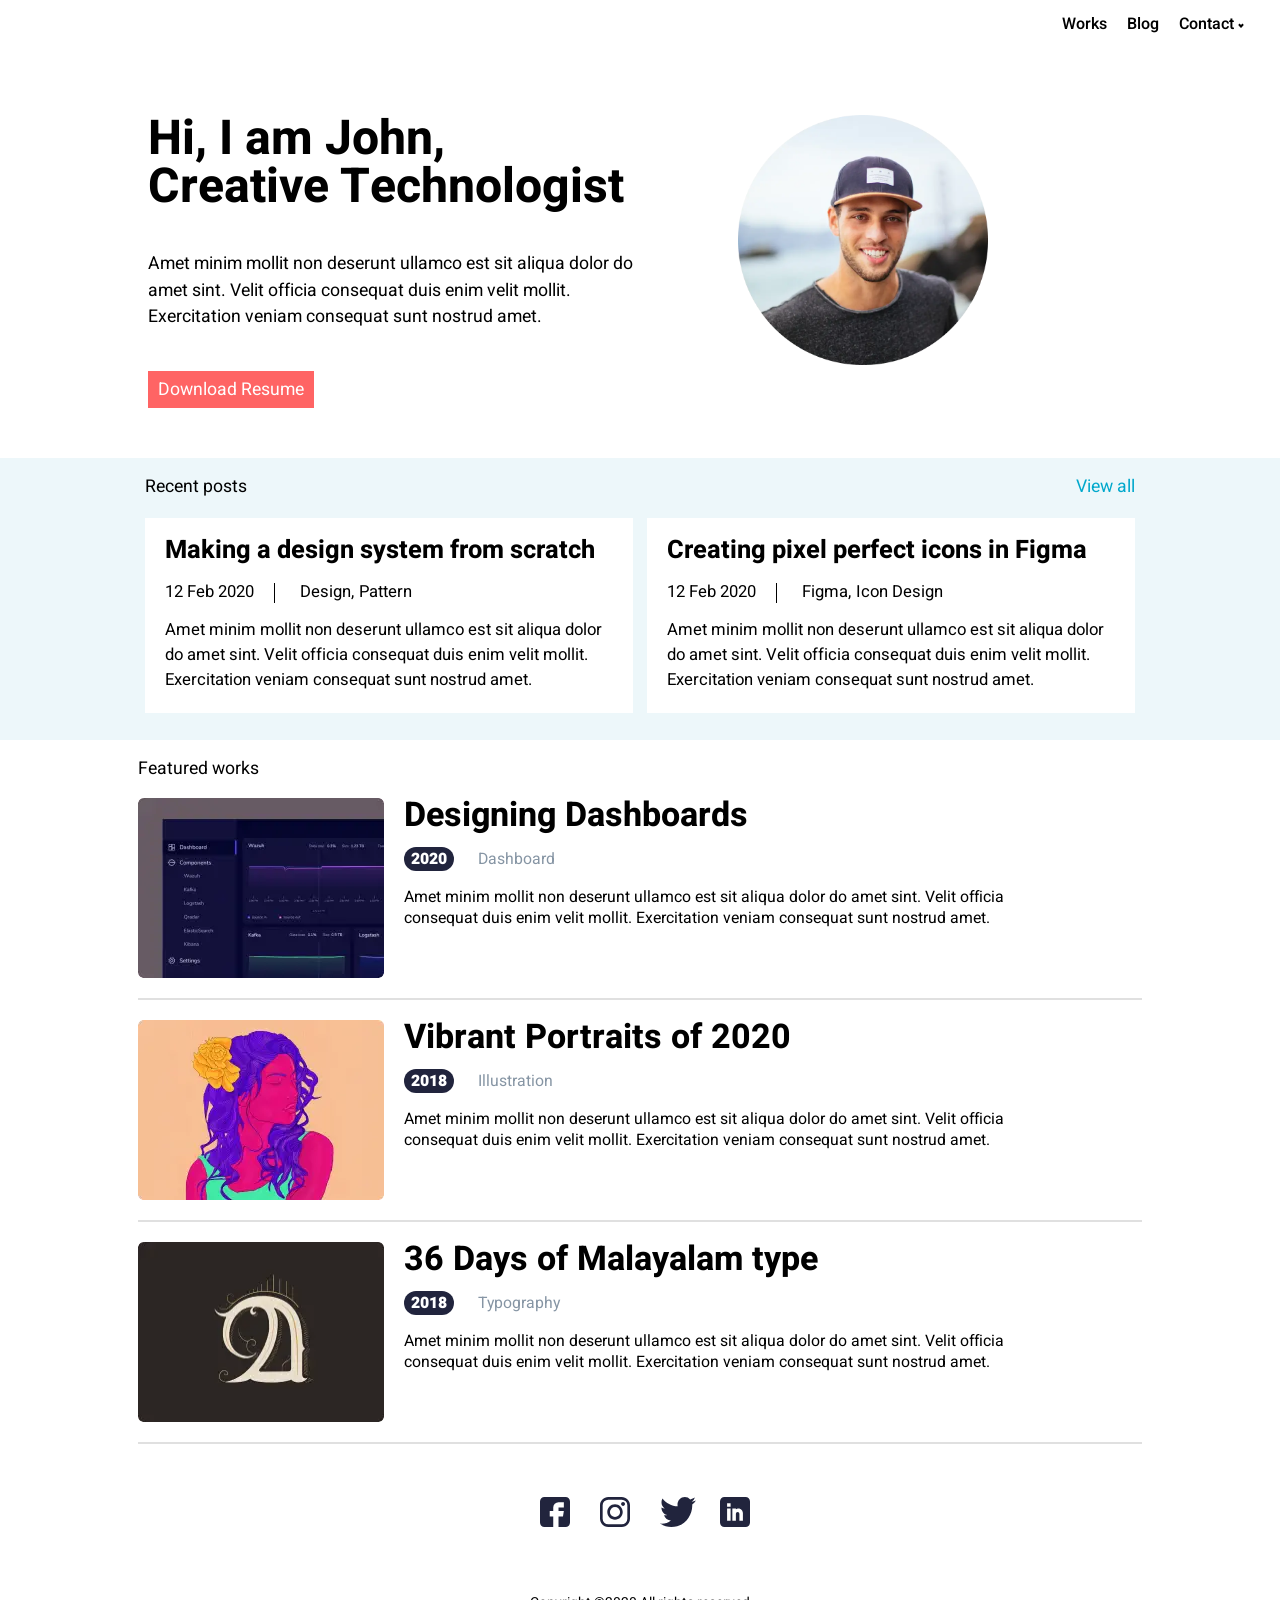
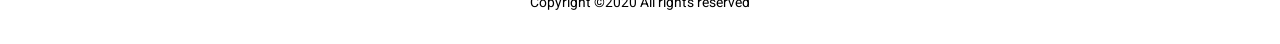
==== commit 6f0daa84: "The Blog page has been created." ====
--- a/John/index.html
+++ b/John/index.html
@@ -18,13 +18,15 @@
             <div class="navmenu__body">                 <ul class='navmenu__list'>                     <li>-                        <a target="_self" rel="noopener" href="works.html">Works</a>+                        <a target="_self" rel="noopener" href="works.html" +                        class="">Works</a>                     </li>                     <li>-                        <a target="_self" rel="noopener" href="blog.html">Blog</a>+                        <a target="_self" rel="noopener" href="blog.html" +                        class="">Blog</a>                     </li>                     <li id="submenu-open-button">-                        Contacts+                        Contact                         <ul class='navmenu__submenu navmenu__list'>                             <li>                                 <a href="mailto:someEmail@mail.ru">someEmail@mail.ru</a>@@ -65,7 +67,9 @@
                      <article class="post">                         <div class="post__body">-                            <h2 class="post__title">Making a design system from scratch</h2>+                            <a href="blog.html">+                                <h2 class="post__title">Making a design system from scratch</h2>+                            </a>                             <div class="post__metadata">                                 <span class="post__date">12 Feb 2020</span>                                 <div class="post__tags">@@ -82,8 +86,9 @@
                     </article>                     <article class="post">                         <div class="post__body">-                            <h2 class="post__title">Creating pixel perfect icons in Figma</h2>-+                            <a href="blog.html">+                                <h2 class="post__title">Creating pixel perfect icons in Figma</h2>+                            </a>                             <div class="post__metadata">                                 <span class="post__date">12 Feb 2020</span>                                 <div class="post__tags">@@ -118,7 +123,7 @@
                                     <a href="works.html" target="_self" rel="noopener noreferrer">                                         <h3 class="work__title">Designing Dashboards</h3>                                     </a>-                                    +                                     <span class="work__date">2020</span>                                     <div class="work__tags">                                         <span class="work__type">Dashboard</span>
--- a/John/css/style.min.css
+++ b/John/css/style.min.css
@@ -1 +1 @@
-*{padding:0;margin:0;border:0}*,:after,:before{-webkit-box-sizing:border-box;box-sizing:border-box}::active,::focus{outline:0}a:active,a:focus{outline:0}aside,footer,header,nav{display:block}body,html{height:100%;width:100%;font-size:100%;line-height:1;font-size:14px;-ms-text-size-adjust:100%;-moz-text-size-adjust:100%;-webkit-text-size-adjust:100%}html{-webkit-tap-highlight-color:transparent;-ms-overflow-style:none;scrollbar-width:none}html ::-webkit-scrollbar{width:0}.form .submit-button,button,input,textarea{font-family:inherit}.form .submit-button::-ms-clear,input::-ms-clear{display:none}button{cursor:pointer}button::-moz-focus-inner{padding:0;border:0}a,a:visited{text-decoration:none;color:#000}a:hover{text-decoration:none}ul li{list-style:none}img{vertical-align:top}h1,h2,h3,h4,h5,h6{font-size:inherit;font-weight:400}.header{display:-webkit-box;display:-ms-flexbox;display:flex;-webkit-box-pack:center;-ms-flex-pack:center;justify-content:center;color:#000;font-family:'Heebo med';background:#fff;z-index:5}.header__body{display:-webkit-box;display:-ms-flexbox;display:flex;-webkit-box-pack:end;-ms-flex-pack:end;justify-content:flex-end;height:50px;width:95%;margin:0 0 100px 0}.navmenu{font-size:calc(15px + 1 * ((100vw - 320px)/ 530))}.navmenu__body{display:-webkit-box;display:-ms-flexbox;display:flex;height:100%}.navmenu__list{display:-webkit-box;display:-ms-flexbox;display:flex}.navmenu__list li{display:-webkit-box;display:-ms-flexbox;display:flex;-webkit-box-pack:center;-ms-flex-pack:center;justify-content:center;-webkit-box-align:center;-ms-flex-align:center;align-items:center;padding:0 10px 0 10px;line-height:1.2;background:#fff;cursor:pointer;-webkit-transition:all .2s ease 0s;-o-transition:all .2s ease 0s;transition:all .2s ease 0s}.navmenu__list li a{display:-webkit-box;display:-ms-flexbox;display:flex;-webkit-box-pack:center;-ms-flex-pack:center;justify-content:center;-webkit-box-align:center;-ms-flex-align:center;align-items:center;color:#000;height:100%;width:100%;-webkit-transition:all .2s ease 0s;-o-transition:all .2s ease 0s;transition:all .2s ease 0s}.navmenu__list li a:hover{color:red}.navmenu #submenu-open-button{position:relative}.navmenu #submenu-open-button::after{display:inline-block;position:relative;top:0;right:-5px;content:"";height:4px;width:4px;border-top:2px solid #000;border-right:2px solid #000;-webkit-transform:rotate(135deg);-ms-transform:rotate(135deg);transform:rotate(135deg);-webkit-transition:all .3s ease 0s;-o-transition:all .3s ease 0s;transition:all .3s ease 0s}.navmenu #submenu-open-button::after:hover{color:red;-webkit-transition:all .3s ease 0s;-o-transition:all .3s ease 0s;transition:all .3s ease 0s}.navmenu #submenu-open-button.active::after{top:1px;-webkit-transform:rotate(-45deg);-ms-transform:rotate(-45deg);transform:rotate(-45deg)}.navmenu__submenu{display:none;height:50px;background:gray}.navmenu__submenu.show{position:absolute;top:100%;right:0;display:-webkit-box;display:-ms-flexbox;display:flex}.navmenu__submenu.navmenu__list li:hover{-webkit-filter:brightness(92%);filter:brightness(92%)}.logo{z-index:5;height:99%}.logo img{height:100%;width:50px}.footer{display:-webkit-box;display:-ms-flexbox;display:flex;-webkit-box-pack:center;-ms-flex-pack:center;justify-content:center;min-height:180px;font-family:Heebo;color:#000;font-size:calc(12px + 1 * ((100vw - 320px)/ 530));line-height:1}.footer__body{display:-webkit-box;display:-ms-flexbox;display:flex;-webkit-box-orient:vertical;-webkit-box-direction:normal;-ms-flex-flow:column nowrap;flex-flow:column nowrap;-webkit-box-pack:center;-ms-flex-pack:center;justify-content:center;-webkit-box-align:center;-ms-flex-align:center;align-items:center}.socials{display:-webkit-box;display:-ms-flexbox;display:flex;margin:0 0 40px 0}.socials a:last-of-type{margin:0}.socials__item{height:20px;width:20px;margin:0 40px 0 0}.socials .twitter{height:30px;width:36px}.form{display:-webkit-box;display:-ms-flexbox;display:flex;margin:5px 5px 30px 5px}.form i{display:-webkit-box;display:-ms-flexbox;display:flex;width:auto;-webkit-box-align:center;-ms-flex-align:center;align-items:center}.form i::before{position:relative;left:15px;width:0;z-index:1}.form .submit-button,.form input{height:35px;width:210px;font-size:calc(10px + 1 * ((100vw - 320px)/ 530));font-family:"Open Sans";padding:10px 10px 10px 30px;margin:8px 0 8px 6px;border-radius:2px}.form .submit-button:focus,.form input:focus{-webkit-filter:brightness(83%);filter:brightness(83%);-webkit-transition:all .2s ease 0s;-o-transition:all .2s ease 0s;transition:all .2s ease 0s}.form .submit-button{padding:0;width:160px}.form .submit-button:hover{color:#000}.form .submit-button:active{color:#000}.form .submit-button:focus{-webkit-filter:none;filter:none;background:#ebb14d}.button{text-align:center;color:#fff;font-family:Lato;text-transform:uppercase;font-size:calc(10px + -1 * ((100vw - 320px)/ 530));min-width:80px;height:7px;padding:5px 5px 5px 5px;border-radius:1px;background-color:#ebb14d}.button:hover{-webkit-filter:brightness(90%);filter:brightness(90%);color:#000;-webkit-transition:all .15s ease 0s;-o-transition:all .15s ease 0s;transition:all .15s ease 0s}a{text-align:center}.button-container{width:-webkit-max-content;width:-moz-max-content;width:max-content;background-color:#fff}.button-container .button{position:relative;bottom:2px;-webkit-transition:all .1s;-o-transition:all .1s;transition:all .1s}.button-container .button:active{bottom:0}@font-face{font-family:"Heebo black";font-display:swap;src:url(../fonts/Heebo-Black.woff) format("woff"),url(../fonts/Heebo-Black.woff2) format("woff2");font-weight:800;font-style:normal}@font-face{font-family:"Heebo bold";font-display:swap;src:url(../fonts/Heebo-Bold.woff) format("woff"),url(../fonts/Heebo-Bold.woff2) format("woff2");font-weight:700;font-style:normal}@font-face{font-family:"Heebo med";font-display:swap;src:url(../fonts/Heebo-Medium.woff) format("woff"),url(../fonts/Heebo-Medium.woff2) format("woff2");font-weight:500;font-style:normal}@font-face{font-family:Heebo;font-display:swap;src:url(../fonts/Heebo-Regular.woff) format("woff"),url(../fonts/Heebo-Regular.woff2) format("woff2");font-weight:400;font-style:normal}body{display:-webkit-box;display:-ms-flexbox;display:flex;-webkit-box-orient:vertical;-webkit-box-direction:normal;-ms-flex-flow:column nowrap;flex-flow:column nowrap;height:100%;color:#000;font-family:Heebo}.main{width:100%;background:#fff}.main__body{-webkit-box-flex:1;-ms-flex:1 0 auto;flex:1 0 auto;background:#fff}.about-me{display:-webkit-box;display:-ms-flexbox;display:flex;-webkit-box-pack:center;-ms-flex-pack:center;justify-content:center;-webkit-box-align:center;-ms-flex-align:center;align-items:center;font-family:Heebo}.about-me__body{display:-webkit-box;display:-ms-flexbox;display:flex}.about-me__info{display:-webkit-box;display:-ms-flexbox;display:flex;-webkit-box-flex:0;-ms-flex:0 0 60%;flex:0 0 60%;-webkit-box-orient:vertical;-webkit-box-direction:normal;-ms-flex-flow:column nowrap;flex-flow:column nowrap;-webkit-box-pack:start;-ms-flex-pack:start;justify-content:flex-start;font-size:calc(14px + 2 * ((100vw - 320px)/ 530));padding:0 100px 0 0}.about-me__info *{padding:0 0 40px 0}.about-me__info h1{font-family:Heebo bold;font-size:calc(30px + 10 * ((100vw - 320px)/ 530))}.about-me__info p{line-height:1.5}.about-me__info a{display:inline-block;color:#fff;width:-webkit-max-content;width:-moz-max-content;width:max-content;padding:10px 10px 10px 10px;background:#ff6464;-webkit-transition:all .2s ease;-o-transition:all .2s ease;transition:all .2s ease}.about-me__info a:hover{-webkit-filter:brightness(90%);filter:brightness(90%);color:#000}.about-me__info a:active{-webkit-filter:brightness(100%);filter:brightness(100%)}.about-me__image{height:250px;width:250px}.about-me__image img{height:100%;width:100%}.posts{background:#edf7fa}.posts__body{display:-webkit-box;display:-ms-flexbox;display:flex;-webkit-box-orient:horizontal;-webkit-box-direction:normal;-ms-flex-flow:row wrap;flex-flow:row wrap;-webkit-box-pack:justify;-ms-flex-pack:justify;justify-content:space-between}.posts__header{height:auto;width:100%;font-size:calc(14px + 2 * ((100vw - 320px)/ 530));padding:0 0 15px 0;display:-webkit-box;display:-ms-flexbox;display:flex;-webkit-box-pack:justify;-ms-flex-pack:justify;justify-content:space-between}.posts__header a{color:#00a8cc}.posts__header a:hover{text-decoration:underline}.post{-webkit-box-flex:1;-ms-flex:1 0 48%;flex:1 0 48%;font-size:calc(13px + 2 * ((100vw - 320px)/ 530));padding:7px 7px 7px 7px}.post__body{background:#fff;padding:20px 20px 20px 20px}.post__title{font-family:Heebo bold;margin:0 0 20px 0;font-size:calc(20px + 3 * ((100vw - 320px)/ 530))}.post__metadata{display:-webkit-box;display:-ms-flexbox;display:flex;-webkit-box-align:center;-ms-flex-align:center;align-items:center;margin:0 0 15px 0;line-height:1.2}.post__tags{display:inline-block;text-align:center}.post__tags :after{content:','}.post__tags :last-child:after{content:''}.post__date{padding:0 20px 0 0;margin:0 20px 0 0;border-right:1.5px solid #000;line-height:1.2}.post p{line-height:1.5}.works__header{padding:0 0 20px 0;font-size:calc(14px + 2 * ((100vw - 320px)/ 530))}.work{padding:20px 0 20px 0;border-bottom:2px solid #e0e0e0;font-size:calc(14px + 1 * ((100vw - 320px)/ 530))}.work:first-child{padding-top:0}.work__body{display:-webkit-box;display:-ms-flexbox;display:flex}.work__image{height:180px;width:250px;min-width:250px;min-height:180px}.work__image img{height:100%;width:100%;border-radius:5px}.work__info{max-width:65%;padding:0 0 0 20px}.work__info *{margin:0 0 20px 0}.work__title{font-family:Heebo bold;font-size:calc(25px + 5 * ((100vw - 320px)/ 530))}.work__tags{display:inline-block;text-align:center}.work__tags :after{content:', '}.work__tags :last-child:after{content:''}.work__date{background:#21243d;color:#fff;font-family:'Heebo black';padding:0 7px 0 7px;margin:0 20px 0 0;border-radius:30px}.work__type{color:#8695a4}.work p{line-height:1.3}.work a{text-align:left}.block{padding:20px 10px 20px 10px;margin:0 auto}@media (min-width:1200px){.footer__body{width:80%}.container{height:auto;width:80%}}@media (max-width:768px){.footer{-webkit-box-flex:1;-ms-flex:1 0 auto;flex:1 0 auto}}@media (max-width:600px){.post{-webkit-box-flex:1;-ms-flex:1 0 100%;flex:1 0 100%}.works__header{text-align:center;padding:0}.work__image{margin:0 auto}}@media (max-width:426px){.navmenu{width:100%}.navmenu__list{-webkit-box-flex:1;-ms-flex:1 0 auto;flex:1 0 auto}.navmenu__list li{-webkit-box-flex:1;-ms-flex:1 0 auto;flex:1 0 auto}.navmenu__submenu{height:100px}.navmenu__submenu.navmenu__list li{background:#d6d4d4}.footer{min-height:100px}.socials__item{height:25px;width:25px;margin:0 35px 0 0}.socials .twitter{height:25px;width:31px}}@media (max-width:425px){.footer__body{width:90%}.container{width:95%}}@media (max-width:376px){.works__main article{display:none}.works__main article:first-child{display:block}}@media (min-width:320px) and (max-width:850px){.header__body{margin:0}.about-me__body{-webkit-box-orient:vertical;-webkit-box-direction:reverse;-ms-flex-flow:column-reverse nowrap;flex-flow:column-reverse nowrap;-webkit-box-align:center;-ms-flex-align:center;align-items:center}.about-me__info{padding:20px 0 20px 0;text-align:center;-webkit-box-align:center;-ms-flex-align:center;align-items:center}.about-me__info *{padding:7px 0 7px 0}.about-me__image{text-align:center;height:180px;width:180px}.post__date{margin:0 10px 0 0;padding:0 10px 0 0}}@media (min-width:768px) and (max-width:1199px){.footer__body{width:700px}}@media (min-width:426px) and (max-width:768px){.footer__body{width:90%}}@media (min-width:320px) and (max-width:900px){.form{-webkit-box-orient:horizontal;-webkit-box-direction:normal;-ms-flex-flow:row wrap;flex-flow:row wrap;-webkit-box-pack:space-evenly;-ms-flex-pack:space-evenly;justify-content:space-evenly}.form .button,.form .submit-button,.form i,.form input{width:100%}}@media (min-width:320px) and (max-width:600px){.work__body{-webkit-box-orient:vertical;-webkit-box-direction:normal;-ms-flex-flow:column nowrap;flex-flow:column nowrap;padding:15px 0 15px 0}.work__info{padding:20px 0 0 0;max-width:100%}}@media (min-width:850px) and (max-width:1199px){.container{width:850px}}@media (min-width:426px) and (max-width:850px){.container{width:80%}}+*{padding:0;margin:0;border:0}*,:after,:before{-webkit-box-sizing:border-box;box-sizing:border-box}::active,::focus{outline:0}a:active,a:focus{outline:0}aside,footer,header,nav{display:block}body,html{height:100%;width:100%;font-size:100%;line-height:1;font-size:14px;-ms-text-size-adjust:100%;-moz-text-size-adjust:100%;-webkit-text-size-adjust:100%}html{-webkit-tap-highlight-color:transparent;-ms-overflow-style:none;scrollbar-width:none}html ::-webkit-scrollbar{width:0}.form .submit-button,button,input,textarea{font-family:inherit}.form .submit-button::-ms-clear,input::-ms-clear{display:none}button{cursor:pointer}button::-moz-focus-inner{padding:0;border:0}a,a:visited{text-decoration:none;color:#000}a:hover{text-decoration:none}ul li{list-style:none}img{vertical-align:top}h1,h2,h3,h4,h5,h6{font-size:inherit;font-weight:400}.header{display:-webkit-box;display:-ms-flexbox;display:flex;-webkit-box-pack:center;-ms-flex-pack:center;justify-content:center;color:#000;font-family:'Heebo med';background:#fff;z-index:5}.header__body{display:-webkit-box;display:-ms-flexbox;display:flex;-webkit-box-pack:end;-ms-flex-pack:end;justify-content:flex-end;height:50px;width:95%;margin:0 0 60px 0}.navmenu{font-size:calc(16px + 0 * ((100vw - 320px)/ 530))}.navmenu__body{display:-webkit-box;display:-ms-flexbox;display:flex;height:100%}.navmenu__list{display:-webkit-box;display:-ms-flexbox;display:flex}.navmenu__list li{display:-webkit-box;display:-ms-flexbox;display:flex;-webkit-box-pack:center;-ms-flex-pack:center;justify-content:center;-webkit-box-align:center;-ms-flex-align:center;align-items:center;padding:0 10px 0 10px;line-height:1.2;background:#fff;cursor:pointer;-webkit-transition:all .2s ease 0s;-o-transition:all .2s ease 0s;transition:all .2s ease 0s}.navmenu__list li a{display:-webkit-box;display:-ms-flexbox;display:flex;-webkit-box-pack:center;-ms-flex-pack:center;justify-content:center;-webkit-box-align:center;-ms-flex-align:center;align-items:center;height:100%;width:100%;-webkit-transition:all .1s ease 0s;-o-transition:all .1s ease 0s;transition:all .1s ease 0s}.navmenu__list li a:hover{color:red}.navmenu__list li a.active{color:red}.navmenu #submenu-open-button{position:relative}.navmenu #submenu-open-button::after{display:inline-block;position:relative;top:0;right:-5px;content:"";height:4px;width:4px;border-top:2px solid #000;border-right:2px solid #000;-webkit-transform:rotate(135deg);-ms-transform:rotate(135deg);transform:rotate(135deg);-webkit-transition:all .3s ease 0s;-o-transition:all .3s ease 0s;transition:all .3s ease 0s}.navmenu #submenu-open-button::after:hover{color:red;-webkit-transition:all .3s ease 0s;-o-transition:all .3s ease 0s;transition:all .3s ease 0s}.navmenu #submenu-open-button.active::after{top:1px;-webkit-transform:rotate(-45deg);-ms-transform:rotate(-45deg);transform:rotate(-45deg)}.navmenu__submenu{display:none;height:50px;background:gray}.navmenu__submenu.show{position:absolute;top:100%;right:0;display:-webkit-box;display:-ms-flexbox;display:flex}.navmenu__submenu.navmenu__list li:hover{-webkit-filter:brightness(92%);filter:brightness(92%)}.logo{z-index:5;height:99%}.logo img{height:100%;width:50px}.footer{display:-webkit-box;display:-ms-flexbox;display:flex;-webkit-box-pack:center;-ms-flex-pack:center;justify-content:center;min-height:180px;-webkit-box-flex:0;-ms-flex:0 1 auto;flex:0 1 auto;font-family:Heebo;color:#000;font-size:calc(12px + 1 * ((100vw - 320px)/ 530));line-height:1}.footer__body{display:-webkit-box;display:-ms-flexbox;display:flex;-webkit-box-orient:vertical;-webkit-box-direction:normal;-ms-flex-flow:column nowrap;flex-flow:column nowrap;-webkit-box-pack:center;-ms-flex-pack:center;justify-content:center;-webkit-box-align:center;-ms-flex-align:center;align-items:center}.socials{display:-webkit-box;display:-ms-flexbox;display:flex;margin:0 0 40px 0;-webkit-box-orient:horizontal;-webkit-box-direction:normal;-ms-flex-flow:row wrap;flex-flow:row wrap;-webkit-box-pack:center;-ms-flex-pack:center;justify-content:center;max-width:500px}.socials a:last-of-type{margin:0}.socials__item{height:20px;width:20px;margin:0 40px 40px 0}.socials .twitter{height:30px;width:36px}.form{display:-webkit-box;display:-ms-flexbox;display:flex;margin:5px 5px 30px 5px}.form i{display:-webkit-box;display:-ms-flexbox;display:flex;width:auto;-webkit-box-align:center;-ms-flex-align:center;align-items:center}.form i::before{position:relative;left:15px;width:0;z-index:1}.form .submit-button,.form input{height:35px;width:210px;font-size:calc(10px + 1 * ((100vw - 320px)/ 530));font-family:"Open Sans";padding:10px 10px 10px 30px;margin:8px 0 8px 6px;border-radius:2px}.form .submit-button:focus,.form input:focus{-webkit-filter:brightness(83%);filter:brightness(83%);-webkit-transition:all .2s ease 0s;-o-transition:all .2s ease 0s;transition:all .2s ease 0s}.form .submit-button{padding:0;width:160px}.form .submit-button:hover{color:#000}.form .submit-button:active{color:#000}.form .submit-button:focus{-webkit-filter:none;filter:none;background:#ebb14d}.button{text-align:center;color:#fff;font-family:Lato;text-transform:uppercase;font-size:calc(10px + -1 * ((100vw - 320px)/ 530));min-width:80px;height:7px;padding:5px 5px 5px 5px;border-radius:1px;background-color:#ebb14d}.button:hover{-webkit-filter:brightness(90%);filter:brightness(90%);color:#000;-webkit-transition:all .15s ease 0s;-o-transition:all .15s ease 0s;transition:all .15s ease 0s}a{text-align:center}.button-container{width:-webkit-max-content;width:-moz-max-content;width:max-content;background-color:#fff}.button-container .button{position:relative;bottom:2px;-webkit-transition:all .1s;-o-transition:all .1s;transition:all .1s}.button-container .button:active{bottom:0}@font-face{font-family:"Heebo black";font-display:swap;src:url(../fonts/Heebo-Black.woff) format("woff"),url(../fonts/Heebo-Black.woff2) format("woff2");font-weight:800;font-style:normal}@font-face{font-family:"Heebo bold";font-display:swap;src:url(../fonts/Heebo-Bold.woff) format("woff"),url(../fonts/Heebo-Bold.woff2) format("woff2");font-weight:700;font-style:normal}@font-face{font-family:"Heebo med";font-display:swap;src:url(../fonts/Heebo-Medium.woff) format("woff"),url(../fonts/Heebo-Medium.woff2) format("woff2");font-weight:500;font-style:normal}@font-face{font-family:Heebo;font-display:swap;src:url(../fonts/Heebo-Regular.woff) format("woff"),url(../fonts/Heebo-Regular.woff2) format("woff2");font-weight:400;font-style:normal}.page{display:-webkit-box;display:-ms-flexbox;display:flex;-webkit-box-pack:center;-ms-flex-pack:center;justify-content:center;-webkit-box-align:center;-ms-flex-align:center;align-items:center}.page__header{font-family:"Heebo bold";font-size:calc(30px + 14 * ((100vw - 320px)/ 530))}.blog{font-size:calc(13px + 2 * ((100vw - 320px)/ 530))}.blog__body{margin:60px 0 60px 0}.blog__tag{color:#8695a4}.blog p{line-height:1.5}.post__title{text-align:left}body{display:-webkit-box;display:-ms-flexbox;display:flex;-webkit-box-orient:vertical;-webkit-box-direction:normal;-ms-flex-flow:column nowrap;flex-flow:column nowrap;height:100%;color:#000;font-family:Heebo}.main{width:100%;-webkit-box-flex:1;-ms-flex:1 0 auto;flex:1 0 auto;background:#fff}.main__body{-webkit-box-flex:1;-ms-flex:1 0 auto;flex:1 0 auto;background:#fff}.about-me{display:-webkit-box;display:-ms-flexbox;display:flex;-webkit-box-pack:center;-ms-flex-pack:center;justify-content:center;-webkit-box-align:center;-ms-flex-align:center;align-items:center;font-family:Heebo}.about-me .block{padding:5px 20px 50px 20px}.about-me__body{display:-webkit-box;display:-ms-flexbox;display:flex}.about-me__info{display:-webkit-box;display:-ms-flexbox;display:flex;-webkit-box-flex:0;-ms-flex:0 0 60%;flex:0 0 60%;-webkit-box-orient:vertical;-webkit-box-direction:normal;-ms-flex-flow:column nowrap;flex-flow:column nowrap;-webkit-box-pack:start;-ms-flex-pack:start;justify-content:flex-start;font-size:calc(14px + 2 * ((100vw - 320px)/ 530));padding:0 100px 0 0}.about-me__info *{padding:0 0 40px 0}.about-me__info h1{font-family:Heebo bold;font-size:calc(30px + 10 * ((100vw - 320px)/ 530))}.about-me__info p{line-height:1.5}.about-me__info a{display:inline-block;color:#fff;width:-webkit-max-content;width:-moz-max-content;width:max-content;padding:10px 10px 10px 10px;background:#ff6464;-webkit-transition:all .2s ease;-o-transition:all .2s ease;transition:all .2s ease}.about-me__info a:hover{-webkit-filter:brightness(90%);filter:brightness(90%);color:#000}.about-me__info a:active{-webkit-filter:brightness(100%);filter:brightness(100%)}.about-me__image{height:250px;width:250px}.about-me__image img{height:100%;width:100%}.posts{background:#edf7fa}.posts__body{display:-webkit-box;display:-ms-flexbox;display:flex;-webkit-box-orient:horizontal;-webkit-box-direction:normal;-ms-flex-flow:row wrap;flex-flow:row wrap;-webkit-box-pack:justify;-ms-flex-pack:justify;justify-content:space-between}.posts__header{height:auto;width:100%;font-size:calc(14px + 2 * ((100vw - 320px)/ 530));padding:0 7px 15px 7px;display:-webkit-box;display:-ms-flexbox;display:flex;-webkit-box-pack:justify;-ms-flex-pack:justify;justify-content:space-between}.posts__header a{color:#00a8cc}.posts__header a:hover{text-decoration:underline}.post{-webkit-box-flex:1;-ms-flex:1 0 48%;flex:1 0 48%;font-size:calc(13px + 2 * ((100vw - 320px)/ 530));padding:7px 7px 7px 7px}.post__body{background:#fff;padding:20px 20px 20px 20px}.post__title{font-family:Heebo bold;margin:0 0 20px 0;font-size:calc(20px + 3 * ((100vw - 320px)/ 530))}.post__title:hover{-webkit-transition:all .2s ease;-o-transition:all .2s ease;transition:all .2s ease;color:#e44848}.post__metadata{display:-webkit-box;display:-ms-flexbox;display:flex;-webkit-box-align:center;-ms-flex-align:center;align-items:center;margin:0 0 15px 0;line-height:1.2}.post__tags{display:-webkit-box;display:-ms-flexbox;display:flex;-webkit-box-orient:horizontal;-webkit-box-direction:normal;-ms-flex-flow:row wrap;flex-flow:row wrap;-webkit-box-pack:center;-ms-flex-pack:center;justify-content:center;padding:0 0 0 5px}.post__tags :after{content:',';padding:0 5px 0 0}.post__tags :last-child:after{content:'';padding:0}.post__date{border-right:1.5px solid #000;line-height:1.2}.post p{line-height:1.5}.post a{text-align:left}.works__header{padding:0 0 20px 0;font-size:calc(14px + 2 * ((100vw - 320px)/ 530))}.work{padding:20px 0 20px 0;border-bottom:2px solid #e0e0e0;font-size:calc(14px + 1 * ((100vw - 320px)/ 530))}.work:first-child{padding-top:0}.work__body{display:-webkit-box;display:-ms-flexbox;display:flex}.work__image{height:180px;width:246px;min-width:246px;min-height:180px}.work__image img{height:100%;width:100%;border-radius:5px}.work__info{max-width:65%;padding:0 0 0 20px}.work__info *{margin:0 0 20px 0}.work__title{font-family:Heebo bold;font-size:calc(25px + 5 * ((100vw - 320px)/ 530))}.work__tags{display:inline-block;text-align:center}.work__tags :after{content:', '}.work__tags :last-child:after{content:''}.work__date{background:#21243d;color:#fff;font-family:'Heebo black';padding:0 7px 0 7px;margin:0 20px 0 0;border-radius:30px}.work__type{color:#8695a4}.work p{line-height:1.3}.work a{text-align:left}.block{padding:20px 10px 20px 10px;margin:0 auto}@media (min-width:720px){.post__date{padding:0 20px 0 0;margin:0 20px 0 0}}@media (min-width:1200px){.footer__body{width:80%}.container{height:auto;width:80%}}@media (max-width:768px){.footer{-webkit-box-flex:1;-ms-flex:1 0 auto;flex:1 0 auto}}@media (max-width:721px){.post__tags{width:50%}.post__date{width:30%}}@media (max-width:600px){.post{-webkit-box-flex:1;-ms-flex:1 0 100%;flex:1 0 100%}.works__header{text-align:center;padding:0}.work__image{margin:0 auto}}@media (max-width:426px){.navmenu{width:100%}.navmenu__list{-webkit-box-flex:1;-ms-flex:1 0 auto;flex:1 0 auto}.navmenu__list li{-webkit-box-flex:1;-ms-flex:1 0 auto;flex:1 0 auto}.navmenu__submenu{height:100px}.navmenu__submenu.navmenu__list li{background:#d6d4d4}.footer{min-height:100px}.socials{margin:0}.socials__item{height:25px;width:25px}.socials .twitter{height:25px;width:31px}.blog__body{margin:25px 0 30px 0}}@media (max-width:425px){.footer__body{width:90%}.container{width:95%}}@media (max-width:376px){.works__main article{display:none}.works__main article:first-child{display:block}}@media (min-width:320px) and (max-width:850px){.header__body{margin:0 0 30px 0}.about-me__body{-webkit-box-orient:vertical;-webkit-box-direction:reverse;-ms-flex-flow:column-reverse nowrap;flex-flow:column-reverse nowrap;-webkit-box-align:center;-ms-flex-align:center;align-items:center;padding:0}.about-me__info{padding:20px 0 20px 0;text-align:center;-webkit-box-align:center;-ms-flex-align:center;align-items:center}.about-me__info *{padding:7px 0 7px 0}.about-me__image{text-align:center;height:180px;width:180px}}@media (min-width:768px) and (max-width:1199px){.footer__body{width:700px}}@media (min-width:426px) and (max-width:768px){.footer__body{width:90%}}@media (min-width:320px) and (max-width:900px){.form{-webkit-box-orient:horizontal;-webkit-box-direction:normal;-ms-flex-flow:row wrap;flex-flow:row wrap;-webkit-box-pack:space-evenly;-ms-flex-pack:space-evenly;justify-content:space-evenly}.form .button,.form .submit-button,.form i,.form input{width:100%}}@media (min-width:320px) and (max-width:600px){.work__body{-webkit-box-orient:vertical;-webkit-box-direction:normal;-ms-flex-flow:column nowrap;flex-flow:column nowrap;padding:15px 0 15px 0}.work__info{padding:20px 0 0 0;max-width:100%}}@media (min-width:850px) and (max-width:1199px){.container{width:850px}}@media (min-width:426px) and (max-width:850px){.container{width:80%}}
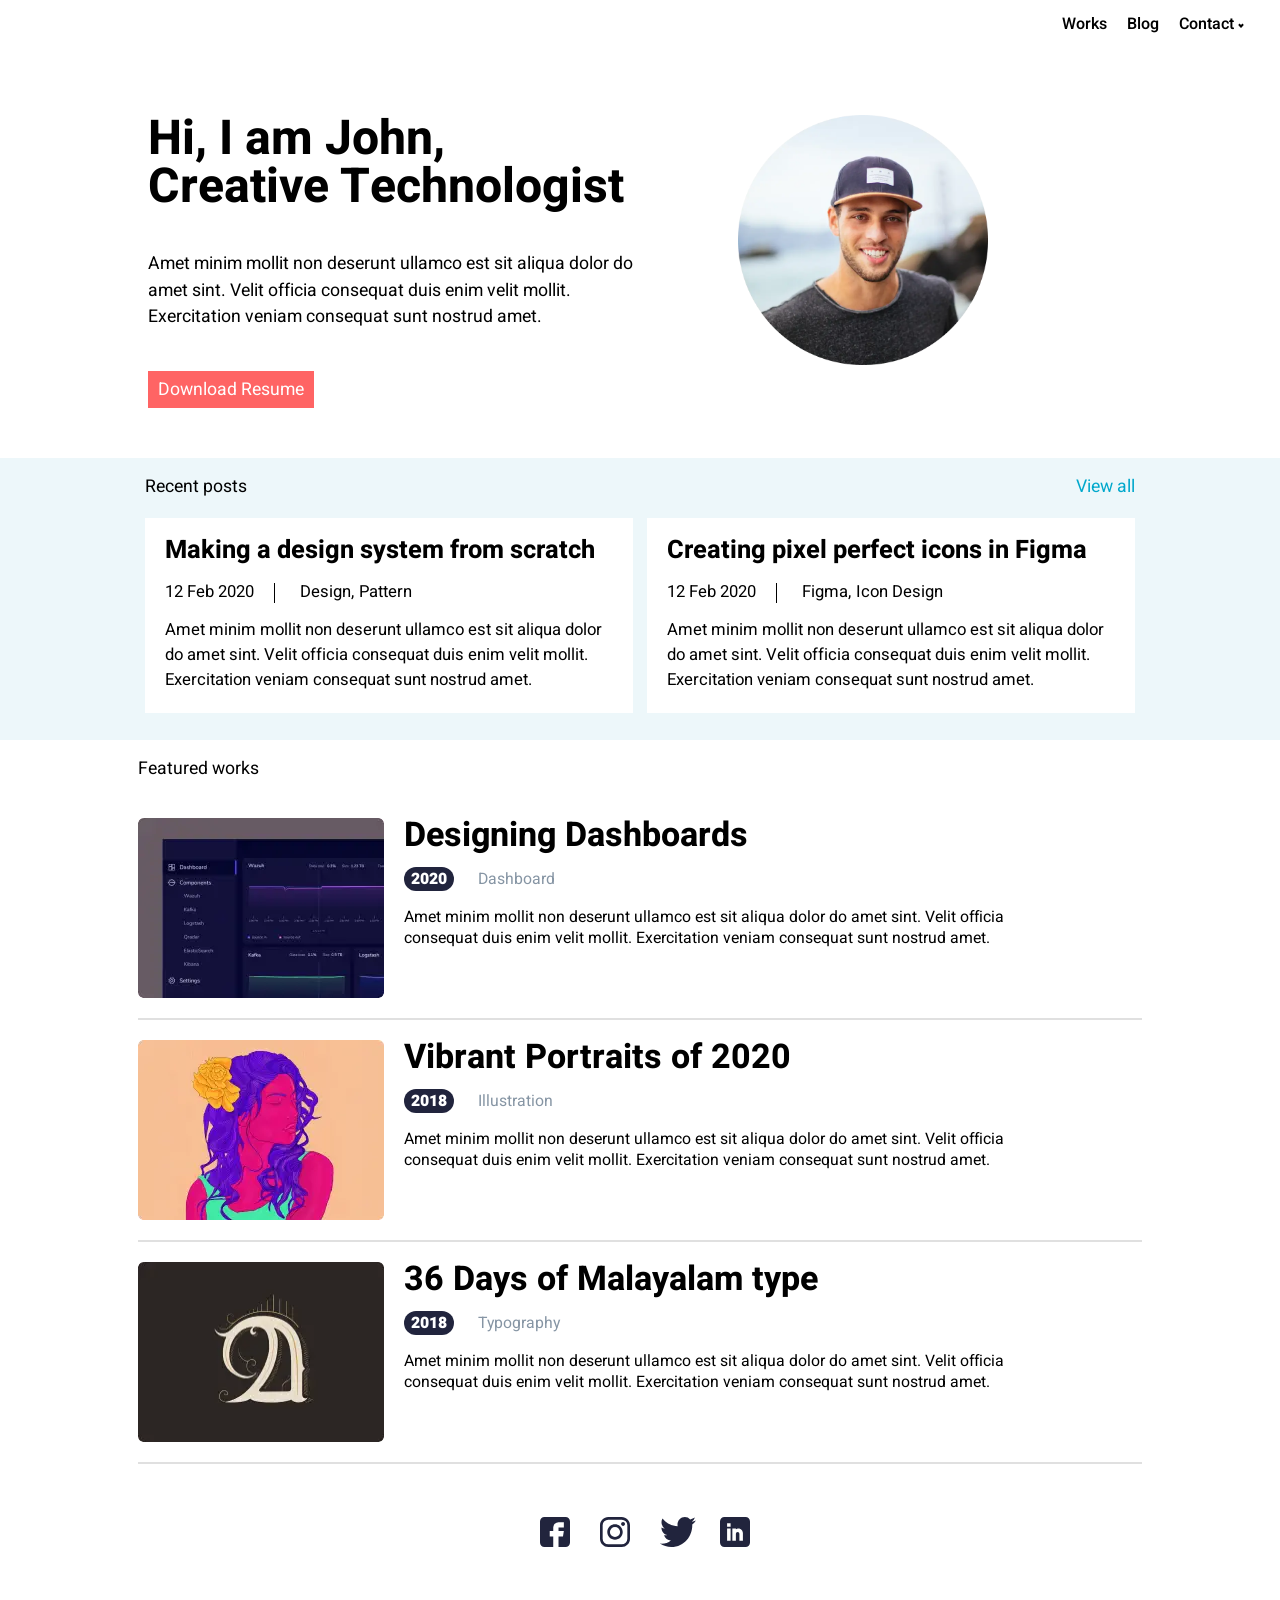
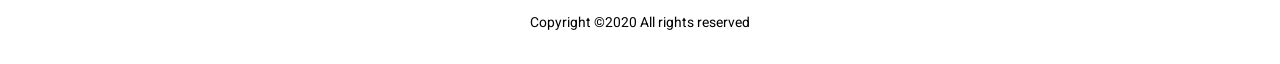
==== commit 66aca75a: "Dorabortana Works page, minor improvements." ====
--- a/John/index.html
+++ b/John/index.html
@@ -44,7 +44,7 @@
             <section class="about-me">                 <div class="about-me__body block container">                     <div class="about-me__info">-                        <h1>Hi, I am John, <br>+                        <h1 class="title">Hi, I am John, <br>                             Creative Technologist</h1>                         <p>                             Amet minim mollit non deserunt ullamco est sit aliqua dolor do amet sint. Velit officia@@ -110,6 +110,7 @@
                     <div class="works__header">                         <span>Featured works</span>                     </div>+                                         <div class="works__main">                         <article class="work">                             <div class="work__body">
--- a/John/css/style.min.css
+++ b/John/css/style.min.css
@@ -1 +1 @@
-*{padding:0;margin:0;border:0}*,:after,:before{-webkit-box-sizing:border-box;box-sizing:border-box}::active,::focus{outline:0}a:active,a:focus{outline:0}aside,footer,header,nav{display:block}body,html{height:100%;width:100%;font-size:100%;line-height:1;font-size:14px;-ms-text-size-adjust:100%;-moz-text-size-adjust:100%;-webkit-text-size-adjust:100%}html{-webkit-tap-highlight-color:transparent;-ms-overflow-style:none;scrollbar-width:none}html ::-webkit-scrollbar{width:0}.form .submit-button,button,input,textarea{font-family:inherit}.form .submit-button::-ms-clear,input::-ms-clear{display:none}button{cursor:pointer}button::-moz-focus-inner{padding:0;border:0}a,a:visited{text-decoration:none;color:#000}a:hover{text-decoration:none}ul li{list-style:none}img{vertical-align:top}h1,h2,h3,h4,h5,h6{font-size:inherit;font-weight:400}.header{display:-webkit-box;display:-ms-flexbox;display:flex;-webkit-box-pack:center;-ms-flex-pack:center;justify-content:center;color:#000;font-family:'Heebo med';background:#fff;z-index:5}.header__body{display:-webkit-box;display:-ms-flexbox;display:flex;-webkit-box-pack:end;-ms-flex-pack:end;justify-content:flex-end;height:50px;width:95%;margin:0 0 60px 0}.navmenu{font-size:calc(16px + 0 * ((100vw - 320px)/ 530))}.navmenu__body{display:-webkit-box;display:-ms-flexbox;display:flex;height:100%}.navmenu__list{display:-webkit-box;display:-ms-flexbox;display:flex}.navmenu__list li{display:-webkit-box;display:-ms-flexbox;display:flex;-webkit-box-pack:center;-ms-flex-pack:center;justify-content:center;-webkit-box-align:center;-ms-flex-align:center;align-items:center;padding:0 10px 0 10px;line-height:1.2;background:#fff;cursor:pointer;-webkit-transition:all .2s ease 0s;-o-transition:all .2s ease 0s;transition:all .2s ease 0s}.navmenu__list li a{display:-webkit-box;display:-ms-flexbox;display:flex;-webkit-box-pack:center;-ms-flex-pack:center;justify-content:center;-webkit-box-align:center;-ms-flex-align:center;align-items:center;height:100%;width:100%;-webkit-transition:all .1s ease 0s;-o-transition:all .1s ease 0s;transition:all .1s ease 0s}.navmenu__list li a:hover{color:red}.navmenu__list li a.active{color:red}.navmenu #submenu-open-button{position:relative}.navmenu #submenu-open-button::after{display:inline-block;position:relative;top:0;right:-5px;content:"";height:4px;width:4px;border-top:2px solid #000;border-right:2px solid #000;-webkit-transform:rotate(135deg);-ms-transform:rotate(135deg);transform:rotate(135deg);-webkit-transition:all .3s ease 0s;-o-transition:all .3s ease 0s;transition:all .3s ease 0s}.navmenu #submenu-open-button::after:hover{color:red;-webkit-transition:all .3s ease 0s;-o-transition:all .3s ease 0s;transition:all .3s ease 0s}.navmenu #submenu-open-button.active::after{top:1px;-webkit-transform:rotate(-45deg);-ms-transform:rotate(-45deg);transform:rotate(-45deg)}.navmenu__submenu{display:none;height:50px;background:gray}.navmenu__submenu.show{position:absolute;top:100%;right:0;display:-webkit-box;display:-ms-flexbox;display:flex}.navmenu__submenu.navmenu__list li:hover{-webkit-filter:brightness(92%);filter:brightness(92%)}.logo{z-index:5;height:99%}.logo img{height:100%;width:50px}.footer{display:-webkit-box;display:-ms-flexbox;display:flex;-webkit-box-pack:center;-ms-flex-pack:center;justify-content:center;min-height:180px;-webkit-box-flex:0;-ms-flex:0 1 auto;flex:0 1 auto;font-family:Heebo;color:#000;font-size:calc(12px + 1 * ((100vw - 320px)/ 530));line-height:1}.footer__body{display:-webkit-box;display:-ms-flexbox;display:flex;-webkit-box-orient:vertical;-webkit-box-direction:normal;-ms-flex-flow:column nowrap;flex-flow:column nowrap;-webkit-box-pack:center;-ms-flex-pack:center;justify-content:center;-webkit-box-align:center;-ms-flex-align:center;align-items:center}.socials{display:-webkit-box;display:-ms-flexbox;display:flex;margin:0 0 40px 0;-webkit-box-orient:horizontal;-webkit-box-direction:normal;-ms-flex-flow:row wrap;flex-flow:row wrap;-webkit-box-pack:center;-ms-flex-pack:center;justify-content:center;max-width:500px}.socials a:last-of-type{margin:0}.socials__item{height:20px;width:20px;margin:0 40px 40px 0}.socials .twitter{height:30px;width:36px}.form{display:-webkit-box;display:-ms-flexbox;display:flex;margin:5px 5px 30px 5px}.form i{display:-webkit-box;display:-ms-flexbox;display:flex;width:auto;-webkit-box-align:center;-ms-flex-align:center;align-items:center}.form i::before{position:relative;left:15px;width:0;z-index:1}.form .submit-button,.form input{height:35px;width:210px;font-size:calc(10px + 1 * ((100vw - 320px)/ 530));font-family:"Open Sans";padding:10px 10px 10px 30px;margin:8px 0 8px 6px;border-radius:2px}.form .submit-button:focus,.form input:focus{-webkit-filter:brightness(83%);filter:brightness(83%);-webkit-transition:all .2s ease 0s;-o-transition:all .2s ease 0s;transition:all .2s ease 0s}.form .submit-button{padding:0;width:160px}.form .submit-button:hover{color:#000}.form .submit-button:active{color:#000}.form .submit-button:focus{-webkit-filter:none;filter:none;background:#ebb14d}.button{text-align:center;color:#fff;font-family:Lato;text-transform:uppercase;font-size:calc(10px + -1 * ((100vw - 320px)/ 530));min-width:80px;height:7px;padding:5px 5px 5px 5px;border-radius:1px;background-color:#ebb14d}.button:hover{-webkit-filter:brightness(90%);filter:brightness(90%);color:#000;-webkit-transition:all .15s ease 0s;-o-transition:all .15s ease 0s;transition:all .15s ease 0s}a{text-align:center}.button-container{width:-webkit-max-content;width:-moz-max-content;width:max-content;background-color:#fff}.button-container .button{position:relative;bottom:2px;-webkit-transition:all .1s;-o-transition:all .1s;transition:all .1s}.button-container .button:active{bottom:0}@font-face{font-family:"Heebo black";font-display:swap;src:url(../fonts/Heebo-Black.woff) format("woff"),url(../fonts/Heebo-Black.woff2) format("woff2");font-weight:800;font-style:normal}@font-face{font-family:"Heebo bold";font-display:swap;src:url(../fonts/Heebo-Bold.woff) format("woff"),url(../fonts/Heebo-Bold.woff2) format("woff2");font-weight:700;font-style:normal}@font-face{font-family:"Heebo med";font-display:swap;src:url(../fonts/Heebo-Medium.woff) format("woff"),url(../fonts/Heebo-Medium.woff2) format("woff2");font-weight:500;font-style:normal}@font-face{font-family:Heebo;font-display:swap;src:url(../fonts/Heebo-Regular.woff) format("woff"),url(../fonts/Heebo-Regular.woff2) format("woff2");font-weight:400;font-style:normal}.page{display:-webkit-box;display:-ms-flexbox;display:flex;-webkit-box-pack:center;-ms-flex-pack:center;justify-content:center;-webkit-box-align:center;-ms-flex-align:center;align-items:center}.page__header{font-family:"Heebo bold";font-size:calc(30px + 14 * ((100vw - 320px)/ 530))}.blog{font-size:calc(13px + 2 * ((100vw - 320px)/ 530))}.blog__body{margin:60px 0 60px 0}.blog__tag{color:#8695a4}.blog p{line-height:1.5}.post__title{text-align:left}body{display:-webkit-box;display:-ms-flexbox;display:flex;-webkit-box-orient:vertical;-webkit-box-direction:normal;-ms-flex-flow:column nowrap;flex-flow:column nowrap;height:100%;color:#000;font-family:Heebo}.main{width:100%;-webkit-box-flex:1;-ms-flex:1 0 auto;flex:1 0 auto;background:#fff}.main__body{-webkit-box-flex:1;-ms-flex:1 0 auto;flex:1 0 auto;background:#fff}.about-me{display:-webkit-box;display:-ms-flexbox;display:flex;-webkit-box-pack:center;-ms-flex-pack:center;justify-content:center;-webkit-box-align:center;-ms-flex-align:center;align-items:center;font-family:Heebo}.about-me .block{padding:5px 20px 50px 20px}.about-me__body{display:-webkit-box;display:-ms-flexbox;display:flex}.about-me__info{display:-webkit-box;display:-ms-flexbox;display:flex;-webkit-box-flex:0;-ms-flex:0 0 60%;flex:0 0 60%;-webkit-box-orient:vertical;-webkit-box-direction:normal;-ms-flex-flow:column nowrap;flex-flow:column nowrap;-webkit-box-pack:start;-ms-flex-pack:start;justify-content:flex-start;font-size:calc(14px + 2 * ((100vw - 320px)/ 530));padding:0 100px 0 0}.about-me__info *{padding:0 0 40px 0}.about-me__info h1{font-family:Heebo bold;font-size:calc(30px + 10 * ((100vw - 320px)/ 530))}.about-me__info p{line-height:1.5}.about-me__info a{display:inline-block;color:#fff;width:-webkit-max-content;width:-moz-max-content;width:max-content;padding:10px 10px 10px 10px;background:#ff6464;-webkit-transition:all .2s ease;-o-transition:all .2s ease;transition:all .2s ease}.about-me__info a:hover{-webkit-filter:brightness(90%);filter:brightness(90%);color:#000}.about-me__info a:active{-webkit-filter:brightness(100%);filter:brightness(100%)}.about-me__image{height:250px;width:250px}.about-me__image img{height:100%;width:100%}.posts{background:#edf7fa}.posts__body{display:-webkit-box;display:-ms-flexbox;display:flex;-webkit-box-orient:horizontal;-webkit-box-direction:normal;-ms-flex-flow:row wrap;flex-flow:row wrap;-webkit-box-pack:justify;-ms-flex-pack:justify;justify-content:space-between}.posts__header{height:auto;width:100%;font-size:calc(14px + 2 * ((100vw - 320px)/ 530));padding:0 7px 15px 7px;display:-webkit-box;display:-ms-flexbox;display:flex;-webkit-box-pack:justify;-ms-flex-pack:justify;justify-content:space-between}.posts__header a{color:#00a8cc}.posts__header a:hover{text-decoration:underline}.post{-webkit-box-flex:1;-ms-flex:1 0 48%;flex:1 0 48%;font-size:calc(13px + 2 * ((100vw - 320px)/ 530));padding:7px 7px 7px 7px}.post__body{background:#fff;padding:20px 20px 20px 20px}.post__title{font-family:Heebo bold;margin:0 0 20px 0;font-size:calc(20px + 3 * ((100vw - 320px)/ 530))}.post__title:hover{-webkit-transition:all .2s ease;-o-transition:all .2s ease;transition:all .2s ease;color:#e44848}.post__metadata{display:-webkit-box;display:-ms-flexbox;display:flex;-webkit-box-align:center;-ms-flex-align:center;align-items:center;margin:0 0 15px 0;line-height:1.2}.post__tags{display:-webkit-box;display:-ms-flexbox;display:flex;-webkit-box-orient:horizontal;-webkit-box-direction:normal;-ms-flex-flow:row wrap;flex-flow:row wrap;-webkit-box-pack:center;-ms-flex-pack:center;justify-content:center;padding:0 0 0 5px}.post__tags :after{content:',';padding:0 5px 0 0}.post__tags :last-child:after{content:'';padding:0}.post__date{border-right:1.5px solid #000;line-height:1.2}.post p{line-height:1.5}.post a{text-align:left}.works__header{padding:0 0 20px 0;font-size:calc(14px + 2 * ((100vw - 320px)/ 530))}.work{padding:20px 0 20px 0;border-bottom:2px solid #e0e0e0;font-size:calc(14px + 1 * ((100vw - 320px)/ 530))}.work:first-child{padding-top:0}.work__body{display:-webkit-box;display:-ms-flexbox;display:flex}.work__image{height:180px;width:246px;min-width:246px;min-height:180px}.work__image img{height:100%;width:100%;border-radius:5px}.work__info{max-width:65%;padding:0 0 0 20px}.work__info *{margin:0 0 20px 0}.work__title{font-family:Heebo bold;font-size:calc(25px + 5 * ((100vw - 320px)/ 530))}.work__tags{display:inline-block;text-align:center}.work__tags :after{content:', '}.work__tags :last-child:after{content:''}.work__date{background:#21243d;color:#fff;font-family:'Heebo black';padding:0 7px 0 7px;margin:0 20px 0 0;border-radius:30px}.work__type{color:#8695a4}.work p{line-height:1.3}.work a{text-align:left}.block{padding:20px 10px 20px 10px;margin:0 auto}@media (min-width:720px){.post__date{padding:0 20px 0 0;margin:0 20px 0 0}}@media (min-width:1200px){.footer__body{width:80%}.container{height:auto;width:80%}}@media (max-width:768px){.footer{-webkit-box-flex:1;-ms-flex:1 0 auto;flex:1 0 auto}}@media (max-width:721px){.post__tags{width:50%}.post__date{width:30%}}@media (max-width:600px){.post{-webkit-box-flex:1;-ms-flex:1 0 100%;flex:1 0 100%}.works__header{text-align:center;padding:0}.work__image{margin:0 auto}}@media (max-width:426px){.navmenu{width:100%}.navmenu__list{-webkit-box-flex:1;-ms-flex:1 0 auto;flex:1 0 auto}.navmenu__list li{-webkit-box-flex:1;-ms-flex:1 0 auto;flex:1 0 auto}.navmenu__submenu{height:100px}.navmenu__submenu.navmenu__list li{background:#d6d4d4}.footer{min-height:100px}.socials{margin:0}.socials__item{height:25px;width:25px}.socials .twitter{height:25px;width:31px}.blog__body{margin:25px 0 30px 0}}@media (max-width:425px){.footer__body{width:90%}.container{width:95%}}@media (max-width:376px){.works__main article{display:none}.works__main article:first-child{display:block}}@media (min-width:320px) and (max-width:850px){.header__body{margin:0 0 30px 0}.about-me__body{-webkit-box-orient:vertical;-webkit-box-direction:reverse;-ms-flex-flow:column-reverse nowrap;flex-flow:column-reverse nowrap;-webkit-box-align:center;-ms-flex-align:center;align-items:center;padding:0}.about-me__info{padding:20px 0 20px 0;text-align:center;-webkit-box-align:center;-ms-flex-align:center;align-items:center}.about-me__info *{padding:7px 0 7px 0}.about-me__image{text-align:center;height:180px;width:180px}}@media (min-width:768px) and (max-width:1199px){.footer__body{width:700px}}@media (min-width:426px) and (max-width:768px){.footer__body{width:90%}}@media (min-width:320px) and (max-width:900px){.form{-webkit-box-orient:horizontal;-webkit-box-direction:normal;-ms-flex-flow:row wrap;flex-flow:row wrap;-webkit-box-pack:space-evenly;-ms-flex-pack:space-evenly;justify-content:space-evenly}.form .button,.form .submit-button,.form i,.form input{width:100%}}@media (min-width:320px) and (max-width:600px){.work__body{-webkit-box-orient:vertical;-webkit-box-direction:normal;-ms-flex-flow:column nowrap;flex-flow:column nowrap;padding:15px 0 15px 0}.work__info{padding:20px 0 0 0;max-width:100%}}@media (min-width:850px) and (max-width:1199px){.container{width:850px}}@media (min-width:426px) and (max-width:850px){.container{width:80%}}+*{padding:0;margin:0;border:0}*,:after,:before{-webkit-box-sizing:border-box;box-sizing:border-box}::active,::focus{outline:0}a:active,a:focus{outline:0}aside,footer,header,nav{display:block}body,html{height:100%;width:100%;font-size:100%;line-height:1;font-size:14px;-ms-text-size-adjust:100%;-moz-text-size-adjust:100%;-webkit-text-size-adjust:100%}html{-webkit-tap-highlight-color:transparent;-ms-overflow-style:none;scrollbar-width:none}html ::-webkit-scrollbar{width:0}.form .submit-button,button,input,textarea{font-family:inherit}.form .submit-button::-ms-clear,input::-ms-clear{display:none}button{cursor:pointer}button::-moz-focus-inner{padding:0;border:0}a,a:visited{text-decoration:none;color:#000}a:hover{text-decoration:none}ul li{list-style:none}img{vertical-align:top}h1,h2,h3,h4,h5,h6{font-size:inherit;font-weight:400}.header{display:-webkit-box;display:-ms-flexbox;display:flex;-webkit-box-pack:center;-ms-flex-pack:center;justify-content:center;color:#000;font-family:'Heebo med';background:#fff;z-index:5}.header__body{display:-webkit-box;display:-ms-flexbox;display:flex;-webkit-box-pack:end;-ms-flex-pack:end;justify-content:flex-end;height:50px;width:95%;margin:0 0 60px 0}.navmenu{font-size:calc(16px + 0 * ((100vw - 320px)/ 530))}.navmenu__body{display:-webkit-box;display:-ms-flexbox;display:flex;height:100%}.navmenu__list{display:-webkit-box;display:-ms-flexbox;display:flex}.navmenu__list li{display:-webkit-box;display:-ms-flexbox;display:flex;-webkit-box-pack:center;-ms-flex-pack:center;justify-content:center;-webkit-box-align:center;-ms-flex-align:center;align-items:center;padding:0 10px 0 10px;line-height:1.2;background:#fff;cursor:pointer;-webkit-transition:all .2s ease 0s;-o-transition:all .2s ease 0s;transition:all .2s ease 0s}.navmenu__list li a{display:-webkit-box;display:-ms-flexbox;display:flex;-webkit-box-pack:center;-ms-flex-pack:center;justify-content:center;-webkit-box-align:center;-ms-flex-align:center;align-items:center;height:100%;width:100%;-webkit-transition:all .1s ease 0s;-o-transition:all .1s ease 0s;transition:all .1s ease 0s}.navmenu__list li a:hover{color:red}.navmenu__list li a.active{color:red}.navmenu #submenu-open-button{position:relative}.navmenu #submenu-open-button::after{display:inline-block;position:relative;top:0;right:-5px;content:"";height:4px;width:4px;border-top:2px solid #000;border-right:2px solid #000;-webkit-transform:rotate(135deg);-ms-transform:rotate(135deg);transform:rotate(135deg);-webkit-transition:all .3s ease 0s;-o-transition:all .3s ease 0s;transition:all .3s ease 0s}.navmenu #submenu-open-button::after:hover{color:red;-webkit-transition:all .3s ease 0s;-o-transition:all .3s ease 0s;transition:all .3s ease 0s}.navmenu #submenu-open-button.active::after{top:1px;-webkit-transform:rotate(-45deg);-ms-transform:rotate(-45deg);transform:rotate(-45deg)}.navmenu__submenu{display:none;height:50px;background:gray}.navmenu__submenu.show{position:absolute;top:100%;right:0;display:-webkit-box;display:-ms-flexbox;display:flex}.navmenu__submenu.navmenu__list li:hover{-webkit-filter:brightness(92%);filter:brightness(92%)}.logo{z-index:5;height:99%}.logo img{height:100%;width:50px}.footer{display:-webkit-box;display:-ms-flexbox;display:flex;-webkit-box-pack:center;-ms-flex-pack:center;justify-content:center;min-height:180px;-webkit-box-flex:0;-ms-flex:0 1 auto;flex:0 1 auto;font-family:Heebo;color:#000;font-size:calc(12px + 1 * ((100vw - 320px)/ 530));line-height:1}.footer__body{display:-webkit-box;display:-ms-flexbox;display:flex;-webkit-box-orient:vertical;-webkit-box-direction:normal;-ms-flex-flow:column nowrap;flex-flow:column nowrap;-webkit-box-pack:center;-ms-flex-pack:center;justify-content:center;-webkit-box-align:center;-ms-flex-align:center;align-items:center}.socials{display:-webkit-box;display:-ms-flexbox;display:flex;margin:0 0 40px 0;-webkit-box-orient:horizontal;-webkit-box-direction:normal;-ms-flex-flow:row wrap;flex-flow:row wrap;-webkit-box-pack:center;-ms-flex-pack:center;justify-content:center;max-width:500px}.socials a:last-of-type{margin:0}.socials__item{height:20px;width:20px;margin:0 40px 40px 0}.socials .twitter{height:30px;width:36px}.form{display:-webkit-box;display:-ms-flexbox;display:flex;margin:5px 5px 30px 5px}.form i{display:-webkit-box;display:-ms-flexbox;display:flex;width:auto;-webkit-box-align:center;-ms-flex-align:center;align-items:center}.form i::before{position:relative;left:15px;width:0;z-index:1}.form .submit-button,.form input{height:35px;width:210px;font-size:calc(10px + 1 * ((100vw - 320px)/ 530));font-family:"Open Sans";padding:10px 10px 10px 30px;margin:8px 0 8px 6px;border-radius:2px}.form .submit-button:focus,.form input:focus{-webkit-filter:brightness(83%);filter:brightness(83%);-webkit-transition:all .2s ease 0s;-o-transition:all .2s ease 0s;transition:all .2s ease 0s}.form .submit-button{padding:0;width:160px}.form .submit-button:hover{color:#000}.form .submit-button:active{color:#000}.form .submit-button:focus{-webkit-filter:none;filter:none;background:#ebb14d}.button{text-align:center;color:#fff;font-family:Lato;text-transform:uppercase;font-size:calc(10px + -1 * ((100vw - 320px)/ 530));min-width:80px;height:7px;padding:5px 5px 5px 5px;border-radius:1px;background-color:#ebb14d}.button:hover{-webkit-filter:brightness(90%);filter:brightness(90%);color:#000;-webkit-transition:all .15s ease 0s;-o-transition:all .15s ease 0s;transition:all .15s ease 0s}a{text-align:center}.button-container{width:-webkit-max-content;width:-moz-max-content;width:max-content;background-color:#fff}.button-container .button{position:relative;bottom:2px;-webkit-transition:all .1s;-o-transition:all .1s;transition:all .1s}.button-container .button:active{bottom:0}@font-face{font-family:"Heebo black";font-display:swap;src:url(../fonts/Heebo-Black.woff) format("woff"),url(../fonts/Heebo-Black.woff2) format("woff2");font-weight:800;font-style:normal}@font-face{font-family:"Heebo bold";font-display:swap;src:url(../fonts/Heebo-Bold.woff) format("woff"),url(../fonts/Heebo-Bold.woff2) format("woff2");font-weight:700;font-style:normal}@font-face{font-family:"Heebo med";font-display:swap;src:url(../fonts/Heebo-Medium.woff) format("woff"),url(../fonts/Heebo-Medium.woff2) format("woff2");font-weight:500;font-style:normal}@font-face{font-family:Heebo;font-display:swap;src:url(../fonts/Heebo-Regular.woff) format("woff"),url(../fonts/Heebo-Regular.woff2) format("woff2");font-weight:400;font-style:normal}.page{display:-webkit-box;display:-ms-flexbox;display:flex;-webkit-box-pack:center;-ms-flex-pack:center;justify-content:center;-webkit-box-align:center;-ms-flex-align:center;align-items:center}.blog{font-size:calc(13px + 2 * ((100vw - 320px)/ 530))}.blog__body{margin:60px 0 60px 0}.blog__tag{color:#8695a4}.blog p{line-height:1.5}.post__title{text-align:left}body{display:-webkit-box;display:-ms-flexbox;display:flex;-webkit-box-orient:vertical;-webkit-box-direction:normal;-ms-flex-flow:column nowrap;flex-flow:column nowrap;height:100%;color:#000;font-family:Heebo}.main{width:100%;-webkit-box-flex:1;-ms-flex:1 0 auto;flex:1 0 auto;background:#fff}.main__body{-webkit-box-flex:1;-ms-flex:1 0 auto;flex:1 0 auto;background:#fff}.about-me{display:-webkit-box;display:-ms-flexbox;display:flex;-webkit-box-pack:center;-ms-flex-pack:center;justify-content:center;-webkit-box-align:center;-ms-flex-align:center;align-items:center;font-family:Heebo}.about-me .block{padding:5px 20px 50px 20px}.about-me__body{display:-webkit-box;display:-ms-flexbox;display:flex}.about-me__info{display:-webkit-box;display:-ms-flexbox;display:flex;-webkit-box-flex:0;-ms-flex:0 0 60%;flex:0 0 60%;-webkit-box-orient:vertical;-webkit-box-direction:normal;-ms-flex-flow:column nowrap;flex-flow:column nowrap;-webkit-box-pack:start;-ms-flex-pack:start;justify-content:flex-start;font-size:calc(14px + 2 * ((100vw - 320px)/ 530));padding:0 100px 0 0}.about-me__info *{padding:0 0 40px 0}.about-me__info p{line-height:1.5}.about-me__info a{display:inline-block;color:#fff;width:-webkit-max-content;width:-moz-max-content;width:max-content;padding:10px 10px 10px 10px;background:#ff6464;-webkit-transition:all .2s ease;-o-transition:all .2s ease;transition:all .2s ease}.about-me__info a:hover{-webkit-filter:brightness(90%);filter:brightness(90%);color:#000}.about-me__info a:active{-webkit-filter:brightness(100%);filter:brightness(100%)}.about-me__image{height:250px;width:250px}.about-me__image img{height:100%;width:100%}.posts{background:#edf7fa}.posts__body{display:-webkit-box;display:-ms-flexbox;display:flex;-webkit-box-orient:horizontal;-webkit-box-direction:normal;-ms-flex-flow:row wrap;flex-flow:row wrap;-webkit-box-pack:justify;-ms-flex-pack:justify;justify-content:space-between}.posts__header{height:auto;width:100%;font-size:calc(14px + 2 * ((100vw - 320px)/ 530));padding:0 7px 15px 7px;display:-webkit-box;display:-ms-flexbox;display:flex;-webkit-box-pack:justify;-ms-flex-pack:justify;justify-content:space-between}.posts__header a{color:#00a8cc}.posts__header a:hover{text-decoration:underline}.post{-webkit-box-flex:1;-ms-flex:1 0 48%;flex:1 0 48%;font-size:calc(13px + 2 * ((100vw - 320px)/ 530));padding:7px 7px 7px 7px}.post__body{background:#fff;padding:20px 20px 20px 20px}.post__title{font-family:Heebo bold;margin:0 0 20px 0;font-size:calc(20px + 3 * ((100vw - 320px)/ 530))}.post__title:hover{-webkit-transition:all .2s ease;-o-transition:all .2s ease;transition:all .2s ease;color:#e44848}.post__metadata{display:-webkit-box;display:-ms-flexbox;display:flex;-webkit-box-align:center;-ms-flex-align:center;align-items:center;margin:0 0 15px 0;line-height:1.2}.post__tags{display:-webkit-box;display:-ms-flexbox;display:flex;-webkit-box-orient:horizontal;-webkit-box-direction:normal;-ms-flex-flow:row wrap;flex-flow:row wrap;-webkit-box-pack:center;-ms-flex-pack:center;justify-content:center;padding:0 0 0 5px}.post__tags :after{content:',';padding:0 5px 0 0}.post__tags :last-child:after{content:'';padding:0}.post__date{border-right:1.5px solid #000;line-height:1.2}.post p{line-height:1.5}.post a{text-align:left}.works__header{padding:0 0 20px 0;font-size:calc(14px + 2 * ((100vw - 320px)/ 530))}.work{font-size:calc(14px + 1 * ((100vw - 320px)/ 530))}.work:first-child{padding-top:0}.work__body{display:-webkit-box;display:-ms-flexbox;display:flex;padding:20px 0 20px 0;border-bottom:2px solid #e0e0e0}.work__image{min-width:246px;min-height:180px;max-height:170px}.work__image img{height:100%;width:100%;border-radius:5px}.work__info{max-width:65%;padding:0 0 0 20px}.work__info *{margin:0 0 20px 0}.work__title{font-family:Heebo bold;font-size:calc(25px + 5 * ((100vw - 320px)/ 530))}.work__title:hover{-webkit-transition:all .2s ease;-o-transition:all .2s ease;transition:all .2s ease;color:#e44848}.work__tags{display:inline-block;text-align:center}.work__tags :after{content:', '}.work__tags :last-child:after{content:''}.work__date{background:#21243d;color:#fff;font-family:'Heebo black';padding:0 7px 0 7px;margin:0 20px 0 0;border-radius:30px}.work__type{color:#8695a4}.work p{line-height:1.3}.work a{text-align:left}.block{padding:20px 10px 20px 10px;margin:0 auto}.title{font-family:Heebo bold;font-size:calc(30px + 10 * ((100vw - 320px)/ 530))}@media (min-width:720px){.post__date{padding:0 20px 0 0;margin:0 20px 0 0}}@media (min-width:1200px){.footer__body{width:80%}.container{height:auto;width:80%}}@media (max-width:768px){.footer{-webkit-box-flex:1;-ms-flex:1 0 auto;flex:1 0 auto}}@media (max-width:721px){.post__tags{width:50%}.post__date{width:30%}}@media (max-width:600px){.post{-webkit-box-flex:1;-ms-flex:1 0 100%;flex:1 0 100%}.works__header{text-align:center;padding:0}.work__image{overflow:hidden}}@media (max-width:426px){.navmenu{width:100%}.navmenu__list{-webkit-box-flex:1;-ms-flex:1 0 auto;flex:1 0 auto}.navmenu__list li{-webkit-box-flex:1;-ms-flex:1 0 auto;flex:1 0 auto}.navmenu__submenu{height:100px}.navmenu__submenu.navmenu__list li{background:#d6d4d4}.footer{min-height:100px}.socials{margin:0}.socials__item{height:25px;width:25px}.socials .twitter{height:25px;width:31px}.blog__body{margin:25px 0 30px 0}}@media (max-width:425px){.footer__body{width:90%}.container{width:95%}}@media (max-width:376px){.works__main article{display:none}.works__main article:first-child{display:block}}@media (min-width:320px) and (max-width:850px){.header__body{margin:0 0 30px 0}.about-me__body{-webkit-box-orient:vertical;-webkit-box-direction:reverse;-ms-flex-flow:column-reverse nowrap;flex-flow:column-reverse nowrap;-webkit-box-align:center;-ms-flex-align:center;align-items:center;padding:0}.about-me__info{padding:20px 0 20px 0;text-align:center;-webkit-box-align:center;-ms-flex-align:center;align-items:center}.about-me__info *{padding:7px 0 7px 0}.about-me__image{text-align:center;height:180px;width:180px}}@media (min-width:768px) and (max-width:1199px){.footer__body{width:700px}}@media (min-width:426px) and (max-width:768px){.footer__body{width:90%}}@media (min-width:320px) and (max-width:900px){.form{-webkit-box-orient:horizontal;-webkit-box-direction:normal;-ms-flex-flow:row wrap;flex-flow:row wrap;-webkit-box-pack:space-evenly;-ms-flex-pack:space-evenly;justify-content:space-evenly}.form .button,.form .submit-button,.form i,.form input{width:100%}}@media (min-width:320px) and (max-width:600px){.work__body{-webkit-box-orient:vertical;-webkit-box-direction:normal;-ms-flex-flow:column nowrap;flex-flow:column nowrap;padding:15px 0 15px 0}.work__info{padding:20px 0 0 0;max-width:100%}}@media (min-width:850px) and (max-width:1199px){.container{width:850px}}@media (min-width:426px) and (max-width:850px){.container{width:80%}}
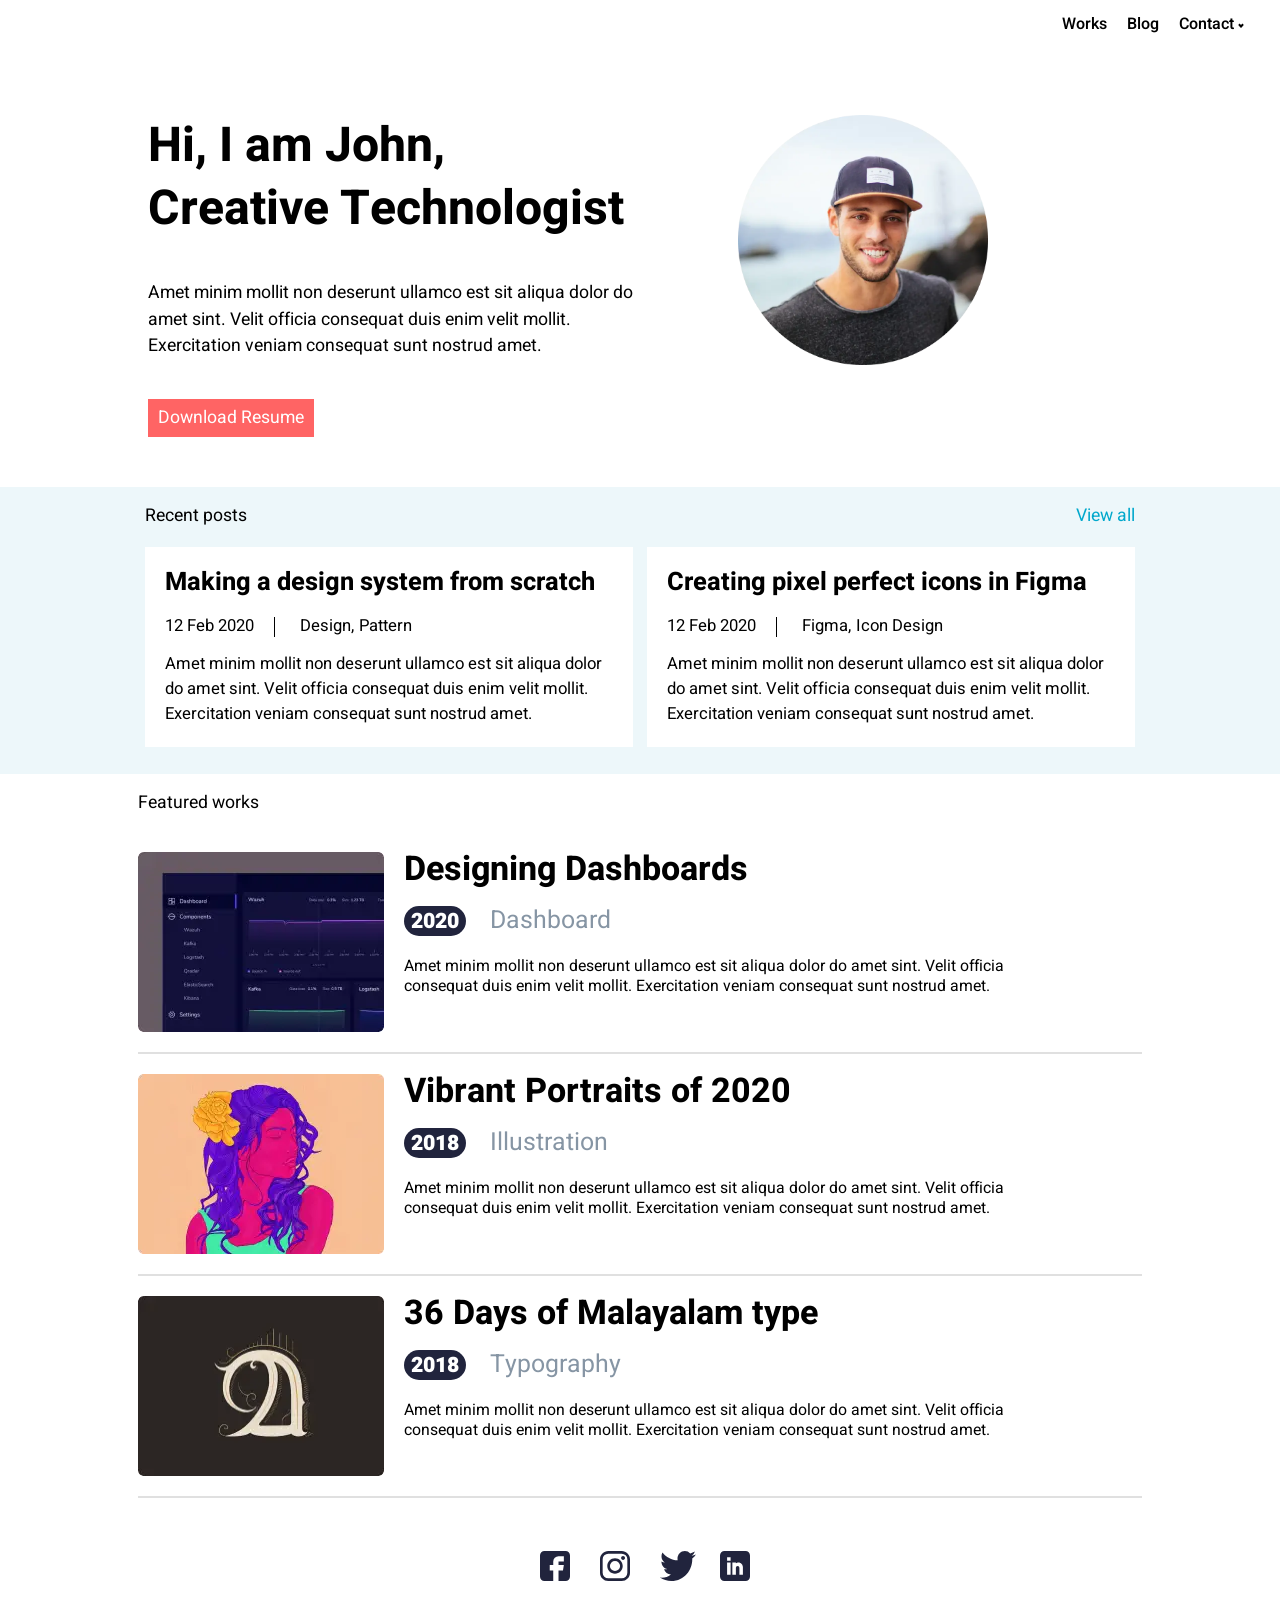
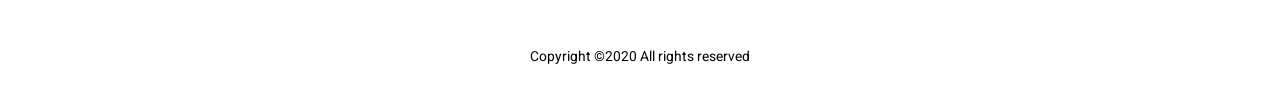
==== commit a3498e54: "Created work_detail page, improved stability with changes." ====
--- a/John/index.html
+++ b/John/index.html
@@ -115,13 +115,13 @@
                         <article class="work">                             <div class="work__body">                                 <div class='work__image'>-                                    <a href="works.html" target="_self" rel="noopener noreferrer">+                                    <a href="work_detail.html" target="_self" rel="noopener noreferrer">                                         <picture><source srcset="images/work1.webp" type="image/webp"><img src="images/work1.jpg" alt='workImg'></picture>                                     </a>                                 </div>                                  <div class="work__info">-                                    <a href="works.html" target="_self" rel="noopener noreferrer">+                                    <a href="work_detail.html" target="_self" rel="noopener noreferrer">                                         <h3 class="work__title">Designing Dashboards</h3>                                     </a> @@ -142,13 +142,13 @@
                         <article class="work">                             <div class="work__body">                                 <div class='work__image'>-                                    <a href="works.html" target="_self" rel="noopener noreferrer">+                                    <a href="work_detail.html" target="_self" rel="noopener noreferrer">                                         <picture><source srcset="images/work2.webp" type="image/webp"><img src="images/work2.jpg" alt='workImg'></picture>                                     </a>                                 </div>                                  <div class="work__info">-                                    <a href="works.html" target="_self" rel="noopener noreferrer">+                                    <a href="work_detail.html" target="_self" rel="noopener noreferrer">                                         <h3 class="work__title">Vibrant Portraits of 2020</h3>                                     </a>                                     <span class="work__date">2018</span>@@ -168,13 +168,13 @@
                         <article class="work">                             <div class="work__body">                                 <div class='work__image'>-                                    <a href="works.html" target="_self" rel="noopener noreferrer">+                                    <a href="work_detail.html" target="_self" rel="noopener noreferrer">                                         <picture><source srcset="images/work3.webp" type="image/webp"><img src="images/work3.jpg" alt='workImg'></picture>                                     </a>                                 </div>                                  <div class="work__info">-                                    <a href="works.html" target="_self" rel="noopener noreferrer">+                                    <a href="work_detail.html" target="_self" rel="noopener noreferrer">                                         <h3 class="work__title">36 Days of Malayalam type</h3>                                     </a>                                     <span class="work__date">2018</span>
--- a/John/css/style.min.css
+++ b/John/css/style.min.css
@@ -1 +1 @@
-*{padding:0;margin:0;border:0}*,:after,:before{-webkit-box-sizing:border-box;box-sizing:border-box}::active,::focus{outline:0}a:active,a:focus{outline:0}aside,footer,header,nav{display:block}body,html{height:100%;width:100%;font-size:100%;line-height:1;font-size:14px;-ms-text-size-adjust:100%;-moz-text-size-adjust:100%;-webkit-text-size-adjust:100%}html{-webkit-tap-highlight-color:transparent;-ms-overflow-style:none;scrollbar-width:none}html ::-webkit-scrollbar{width:0}.form .submit-button,button,input,textarea{font-family:inherit}.form .submit-button::-ms-clear,input::-ms-clear{display:none}button{cursor:pointer}button::-moz-focus-inner{padding:0;border:0}a,a:visited{text-decoration:none;color:#000}a:hover{text-decoration:none}ul li{list-style:none}img{vertical-align:top}h1,h2,h3,h4,h5,h6{font-size:inherit;font-weight:400}.header{display:-webkit-box;display:-ms-flexbox;display:flex;-webkit-box-pack:center;-ms-flex-pack:center;justify-content:center;color:#000;font-family:'Heebo med';background:#fff;z-index:5}.header__body{display:-webkit-box;display:-ms-flexbox;display:flex;-webkit-box-pack:end;-ms-flex-pack:end;justify-content:flex-end;height:50px;width:95%;margin:0 0 60px 0}.navmenu{font-size:calc(16px + 0 * ((100vw - 320px)/ 530))}.navmenu__body{display:-webkit-box;display:-ms-flexbox;display:flex;height:100%}.navmenu__list{display:-webkit-box;display:-ms-flexbox;display:flex}.navmenu__list li{display:-webkit-box;display:-ms-flexbox;display:flex;-webkit-box-pack:center;-ms-flex-pack:center;justify-content:center;-webkit-box-align:center;-ms-flex-align:center;align-items:center;padding:0 10px 0 10px;line-height:1.2;background:#fff;cursor:pointer;-webkit-transition:all .2s ease 0s;-o-transition:all .2s ease 0s;transition:all .2s ease 0s}.navmenu__list li a{display:-webkit-box;display:-ms-flexbox;display:flex;-webkit-box-pack:center;-ms-flex-pack:center;justify-content:center;-webkit-box-align:center;-ms-flex-align:center;align-items:center;height:100%;width:100%;-webkit-transition:all .1s ease 0s;-o-transition:all .1s ease 0s;transition:all .1s ease 0s}.navmenu__list li a:hover{color:red}.navmenu__list li a.active{color:red}.navmenu #submenu-open-button{position:relative}.navmenu #submenu-open-button::after{display:inline-block;position:relative;top:0;right:-5px;content:"";height:4px;width:4px;border-top:2px solid #000;border-right:2px solid #000;-webkit-transform:rotate(135deg);-ms-transform:rotate(135deg);transform:rotate(135deg);-webkit-transition:all .3s ease 0s;-o-transition:all .3s ease 0s;transition:all .3s ease 0s}.navmenu #submenu-open-button::after:hover{color:red;-webkit-transition:all .3s ease 0s;-o-transition:all .3s ease 0s;transition:all .3s ease 0s}.navmenu #submenu-open-button.active::after{top:1px;-webkit-transform:rotate(-45deg);-ms-transform:rotate(-45deg);transform:rotate(-45deg)}.navmenu__submenu{display:none;height:50px;background:gray}.navmenu__submenu.show{position:absolute;top:100%;right:0;display:-webkit-box;display:-ms-flexbox;display:flex}.navmenu__submenu.navmenu__list li:hover{-webkit-filter:brightness(92%);filter:brightness(92%)}.logo{z-index:5;height:99%}.logo img{height:100%;width:50px}.footer{display:-webkit-box;display:-ms-flexbox;display:flex;-webkit-box-pack:center;-ms-flex-pack:center;justify-content:center;min-height:180px;-webkit-box-flex:0;-ms-flex:0 1 auto;flex:0 1 auto;font-family:Heebo;color:#000;font-size:calc(12px + 1 * ((100vw - 320px)/ 530));line-height:1}.footer__body{display:-webkit-box;display:-ms-flexbox;display:flex;-webkit-box-orient:vertical;-webkit-box-direction:normal;-ms-flex-flow:column nowrap;flex-flow:column nowrap;-webkit-box-pack:center;-ms-flex-pack:center;justify-content:center;-webkit-box-align:center;-ms-flex-align:center;align-items:center}.socials{display:-webkit-box;display:-ms-flexbox;display:flex;margin:0 0 40px 0;-webkit-box-orient:horizontal;-webkit-box-direction:normal;-ms-flex-flow:row wrap;flex-flow:row wrap;-webkit-box-pack:center;-ms-flex-pack:center;justify-content:center;max-width:500px}.socials a:last-of-type{margin:0}.socials__item{height:20px;width:20px;margin:0 40px 40px 0}.socials .twitter{height:30px;width:36px}.form{display:-webkit-box;display:-ms-flexbox;display:flex;margin:5px 5px 30px 5px}.form i{display:-webkit-box;display:-ms-flexbox;display:flex;width:auto;-webkit-box-align:center;-ms-flex-align:center;align-items:center}.form i::before{position:relative;left:15px;width:0;z-index:1}.form .submit-button,.form input{height:35px;width:210px;font-size:calc(10px + 1 * ((100vw - 320px)/ 530));font-family:"Open Sans";padding:10px 10px 10px 30px;margin:8px 0 8px 6px;border-radius:2px}.form .submit-button:focus,.form input:focus{-webkit-filter:brightness(83%);filter:brightness(83%);-webkit-transition:all .2s ease 0s;-o-transition:all .2s ease 0s;transition:all .2s ease 0s}.form .submit-button{padding:0;width:160px}.form .submit-button:hover{color:#000}.form .submit-button:active{color:#000}.form .submit-button:focus{-webkit-filter:none;filter:none;background:#ebb14d}.button{text-align:center;color:#fff;font-family:Lato;text-transform:uppercase;font-size:calc(10px + -1 * ((100vw - 320px)/ 530));min-width:80px;height:7px;padding:5px 5px 5px 5px;border-radius:1px;background-color:#ebb14d}.button:hover{-webkit-filter:brightness(90%);filter:brightness(90%);color:#000;-webkit-transition:all .15s ease 0s;-o-transition:all .15s ease 0s;transition:all .15s ease 0s}a{text-align:center}.button-container{width:-webkit-max-content;width:-moz-max-content;width:max-content;background-color:#fff}.button-container .button{position:relative;bottom:2px;-webkit-transition:all .1s;-o-transition:all .1s;transition:all .1s}.button-container .button:active{bottom:0}@font-face{font-family:"Heebo black";font-display:swap;src:url(../fonts/Heebo-Black.woff) format("woff"),url(../fonts/Heebo-Black.woff2) format("woff2");font-weight:800;font-style:normal}@font-face{font-family:"Heebo bold";font-display:swap;src:url(../fonts/Heebo-Bold.woff) format("woff"),url(../fonts/Heebo-Bold.woff2) format("woff2");font-weight:700;font-style:normal}@font-face{font-family:"Heebo med";font-display:swap;src:url(../fonts/Heebo-Medium.woff) format("woff"),url(../fonts/Heebo-Medium.woff2) format("woff2");font-weight:500;font-style:normal}@font-face{font-family:Heebo;font-display:swap;src:url(../fonts/Heebo-Regular.woff) format("woff"),url(../fonts/Heebo-Regular.woff2) format("woff2");font-weight:400;font-style:normal}.page{display:-webkit-box;display:-ms-flexbox;display:flex;-webkit-box-pack:center;-ms-flex-pack:center;justify-content:center;-webkit-box-align:center;-ms-flex-align:center;align-items:center}.blog{font-size:calc(13px + 2 * ((100vw - 320px)/ 530))}.blog__body{margin:60px 0 60px 0}.blog__tag{color:#8695a4}.blog p{line-height:1.5}.post__title{text-align:left}body{display:-webkit-box;display:-ms-flexbox;display:flex;-webkit-box-orient:vertical;-webkit-box-direction:normal;-ms-flex-flow:column nowrap;flex-flow:column nowrap;height:100%;color:#000;font-family:Heebo}.main{width:100%;-webkit-box-flex:1;-ms-flex:1 0 auto;flex:1 0 auto;background:#fff}.main__body{-webkit-box-flex:1;-ms-flex:1 0 auto;flex:1 0 auto;background:#fff}.about-me{display:-webkit-box;display:-ms-flexbox;display:flex;-webkit-box-pack:center;-ms-flex-pack:center;justify-content:center;-webkit-box-align:center;-ms-flex-align:center;align-items:center;font-family:Heebo}.about-me .block{padding:5px 20px 50px 20px}.about-me__body{display:-webkit-box;display:-ms-flexbox;display:flex}.about-me__info{display:-webkit-box;display:-ms-flexbox;display:flex;-webkit-box-flex:0;-ms-flex:0 0 60%;flex:0 0 60%;-webkit-box-orient:vertical;-webkit-box-direction:normal;-ms-flex-flow:column nowrap;flex-flow:column nowrap;-webkit-box-pack:start;-ms-flex-pack:start;justify-content:flex-start;font-size:calc(14px + 2 * ((100vw - 320px)/ 530));padding:0 100px 0 0}.about-me__info *{padding:0 0 40px 0}.about-me__info p{line-height:1.5}.about-me__info a{display:inline-block;color:#fff;width:-webkit-max-content;width:-moz-max-content;width:max-content;padding:10px 10px 10px 10px;background:#ff6464;-webkit-transition:all .2s ease;-o-transition:all .2s ease;transition:all .2s ease}.about-me__info a:hover{-webkit-filter:brightness(90%);filter:brightness(90%);color:#000}.about-me__info a:active{-webkit-filter:brightness(100%);filter:brightness(100%)}.about-me__image{height:250px;width:250px}.about-me__image img{height:100%;width:100%}.posts{background:#edf7fa}.posts__body{display:-webkit-box;display:-ms-flexbox;display:flex;-webkit-box-orient:horizontal;-webkit-box-direction:normal;-ms-flex-flow:row wrap;flex-flow:row wrap;-webkit-box-pack:justify;-ms-flex-pack:justify;justify-content:space-between}.posts__header{height:auto;width:100%;font-size:calc(14px + 2 * ((100vw - 320px)/ 530));padding:0 7px 15px 7px;display:-webkit-box;display:-ms-flexbox;display:flex;-webkit-box-pack:justify;-ms-flex-pack:justify;justify-content:space-between}.posts__header a{color:#00a8cc}.posts__header a:hover{text-decoration:underline}.post{-webkit-box-flex:1;-ms-flex:1 0 48%;flex:1 0 48%;font-size:calc(13px + 2 * ((100vw - 320px)/ 530));padding:7px 7px 7px 7px}.post__body{background:#fff;padding:20px 20px 20px 20px}.post__title{font-family:Heebo bold;margin:0 0 20px 0;font-size:calc(20px + 3 * ((100vw - 320px)/ 530))}.post__title:hover{-webkit-transition:all .2s ease;-o-transition:all .2s ease;transition:all .2s ease;color:#e44848}.post__metadata{display:-webkit-box;display:-ms-flexbox;display:flex;-webkit-box-align:center;-ms-flex-align:center;align-items:center;margin:0 0 15px 0;line-height:1.2}.post__tags{display:-webkit-box;display:-ms-flexbox;display:flex;-webkit-box-orient:horizontal;-webkit-box-direction:normal;-ms-flex-flow:row wrap;flex-flow:row wrap;-webkit-box-pack:center;-ms-flex-pack:center;justify-content:center;padding:0 0 0 5px}.post__tags :after{content:',';padding:0 5px 0 0}.post__tags :last-child:after{content:'';padding:0}.post__date{border-right:1.5px solid #000;line-height:1.2}.post p{line-height:1.5}.post a{text-align:left}.works__header{padding:0 0 20px 0;font-size:calc(14px + 2 * ((100vw - 320px)/ 530))}.work{font-size:calc(14px + 1 * ((100vw - 320px)/ 530))}.work:first-child{padding-top:0}.work__body{display:-webkit-box;display:-ms-flexbox;display:flex;padding:20px 0 20px 0;border-bottom:2px solid #e0e0e0}.work__image{min-width:246px;min-height:180px;max-height:170px}.work__image img{height:100%;width:100%;border-radius:5px}.work__info{max-width:65%;padding:0 0 0 20px}.work__info *{margin:0 0 20px 0}.work__title{font-family:Heebo bold;font-size:calc(25px + 5 * ((100vw - 320px)/ 530))}.work__title:hover{-webkit-transition:all .2s ease;-o-transition:all .2s ease;transition:all .2s ease;color:#e44848}.work__tags{display:inline-block;text-align:center}.work__tags :after{content:', '}.work__tags :last-child:after{content:''}.work__date{background:#21243d;color:#fff;font-family:'Heebo black';padding:0 7px 0 7px;margin:0 20px 0 0;border-radius:30px}.work__type{color:#8695a4}.work p{line-height:1.3}.work a{text-align:left}.block{padding:20px 10px 20px 10px;margin:0 auto}.title{font-family:Heebo bold;font-size:calc(30px + 10 * ((100vw - 320px)/ 530))}@media (min-width:720px){.post__date{padding:0 20px 0 0;margin:0 20px 0 0}}@media (min-width:1200px){.footer__body{width:80%}.container{height:auto;width:80%}}@media (max-width:768px){.footer{-webkit-box-flex:1;-ms-flex:1 0 auto;flex:1 0 auto}}@media (max-width:721px){.post__tags{width:50%}.post__date{width:30%}}@media (max-width:600px){.post{-webkit-box-flex:1;-ms-flex:1 0 100%;flex:1 0 100%}.works__header{text-align:center;padding:0}.work__image{overflow:hidden}}@media (max-width:426px){.navmenu{width:100%}.navmenu__list{-webkit-box-flex:1;-ms-flex:1 0 auto;flex:1 0 auto}.navmenu__list li{-webkit-box-flex:1;-ms-flex:1 0 auto;flex:1 0 auto}.navmenu__submenu{height:100px}.navmenu__submenu.navmenu__list li{background:#d6d4d4}.footer{min-height:100px}.socials{margin:0}.socials__item{height:25px;width:25px}.socials .twitter{height:25px;width:31px}.blog__body{margin:25px 0 30px 0}}@media (max-width:425px){.footer__body{width:90%}.container{width:95%}}@media (max-width:376px){.works__main article{display:none}.works__main article:first-child{display:block}}@media (min-width:320px) and (max-width:850px){.header__body{margin:0 0 30px 0}.about-me__body{-webkit-box-orient:vertical;-webkit-box-direction:reverse;-ms-flex-flow:column-reverse nowrap;flex-flow:column-reverse nowrap;-webkit-box-align:center;-ms-flex-align:center;align-items:center;padding:0}.about-me__info{padding:20px 0 20px 0;text-align:center;-webkit-box-align:center;-ms-flex-align:center;align-items:center}.about-me__info *{padding:7px 0 7px 0}.about-me__image{text-align:center;height:180px;width:180px}}@media (min-width:768px) and (max-width:1199px){.footer__body{width:700px}}@media (min-width:426px) and (max-width:768px){.footer__body{width:90%}}@media (min-width:320px) and (max-width:900px){.form{-webkit-box-orient:horizontal;-webkit-box-direction:normal;-ms-flex-flow:row wrap;flex-flow:row wrap;-webkit-box-pack:space-evenly;-ms-flex-pack:space-evenly;justify-content:space-evenly}.form .button,.form .submit-button,.form i,.form input{width:100%}}@media (min-width:320px) and (max-width:600px){.work__body{-webkit-box-orient:vertical;-webkit-box-direction:normal;-ms-flex-flow:column nowrap;flex-flow:column nowrap;padding:15px 0 15px 0}.work__info{padding:20px 0 0 0;max-width:100%}}@media (min-width:850px) and (max-width:1199px){.container{width:850px}}@media (min-width:426px) and (max-width:850px){.container{width:80%}}+*{padding:0;margin:0;border:0}*,:after,:before{-webkit-box-sizing:border-box;box-sizing:border-box}::active,::focus{outline:0}a:active,a:focus{outline:0}aside,footer,header,nav{display:block}body,html{height:100%;width:100%;font-size:100%;line-height:1;font-size:14px;-ms-text-size-adjust:100%;-moz-text-size-adjust:100%;-webkit-text-size-adjust:100%}html{-webkit-tap-highlight-color:transparent;-ms-overflow-style:none;scrollbar-width:none}html ::-webkit-scrollbar{width:0}.form .submit-button,button,input,textarea{font-family:inherit}.form .submit-button::-ms-clear,input::-ms-clear{display:none}button{cursor:pointer}button::-moz-focus-inner{padding:0;border:0}a,a:visited{text-decoration:none;color:#000}a:hover{text-decoration:none}ul li{list-style:none}img{vertical-align:top}h1,h2,h3,h4,h5,h6{font-size:inherit;font-weight:400}.header{display:-webkit-box;display:-ms-flexbox;display:flex;-webkit-box-pack:center;-ms-flex-pack:center;justify-content:center;color:#000;font-family:'Heebo med';background:#fff;z-index:5}.header__body{display:-webkit-box;display:-ms-flexbox;display:flex;-webkit-box-pack:end;-ms-flex-pack:end;justify-content:flex-end;height:50px;width:95%;margin:0 0 60px 0}.navmenu{font-size:calc(16px + 0 * ((100vw - 320px)/ 530))}.navmenu__body{display:-webkit-box;display:-ms-flexbox;display:flex;height:100%}.navmenu__list{display:-webkit-box;display:-ms-flexbox;display:flex}.navmenu__list li{display:-webkit-box;display:-ms-flexbox;display:flex;-webkit-box-pack:center;-ms-flex-pack:center;justify-content:center;-webkit-box-align:center;-ms-flex-align:center;align-items:center;padding:0 10px 0 10px;line-height:1.2;background:#fff;cursor:pointer;-webkit-transition:all .2s ease 0s;-o-transition:all .2s ease 0s;transition:all .2s ease 0s}.navmenu__list li a{display:-webkit-box;display:-ms-flexbox;display:flex;-webkit-box-pack:center;-ms-flex-pack:center;justify-content:center;-webkit-box-align:center;-ms-flex-align:center;align-items:center;height:100%;width:100%;-webkit-transition:all .1s ease 0s;-o-transition:all .1s ease 0s;transition:all .1s ease 0s}.navmenu__list li a:hover{color:red}.navmenu__list li a.active{color:red}.navmenu #submenu-open-button{position:relative}.navmenu #submenu-open-button::after{display:inline-block;position:relative;top:0;right:-5px;content:"";height:4px;width:4px;border-top:2px solid #000;border-right:2px solid #000;-webkit-transform:rotate(135deg);-ms-transform:rotate(135deg);transform:rotate(135deg);-webkit-transition:all .3s ease 0s;-o-transition:all .3s ease 0s;transition:all .3s ease 0s}.navmenu #submenu-open-button::after:hover{color:red;-webkit-transition:all .3s ease 0s;-o-transition:all .3s ease 0s;transition:all .3s ease 0s}.navmenu #submenu-open-button.active::after{top:1px;-webkit-transform:rotate(-45deg);-ms-transform:rotate(-45deg);transform:rotate(-45deg)}.navmenu__submenu{display:none;height:50px;background:gray}.navmenu__submenu.show{position:absolute;top:100%;right:0;display:-webkit-box;display:-ms-flexbox;display:flex}.navmenu__submenu.navmenu__list li:hover{-webkit-filter:brightness(92%);filter:brightness(92%)}.logo{z-index:5;height:99%}.logo img{height:100%;width:50px}.footer{display:-webkit-box;display:-ms-flexbox;display:flex;-webkit-box-pack:center;-ms-flex-pack:center;justify-content:center;min-height:180px;-webkit-box-flex:0;-ms-flex:0 1 auto;flex:0 1 auto;font-family:Heebo;color:#000;font-size:calc(12px + 1 * ((100vw - 320px)/ 530));line-height:1}.footer__body{display:-webkit-box;display:-ms-flexbox;display:flex;-webkit-box-orient:vertical;-webkit-box-direction:normal;-ms-flex-flow:column nowrap;flex-flow:column nowrap;-webkit-box-pack:center;-ms-flex-pack:center;justify-content:center;-webkit-box-align:center;-ms-flex-align:center;align-items:center}.socials{display:-webkit-box;display:-ms-flexbox;display:flex;margin:0 0 40px 0;-webkit-box-orient:horizontal;-webkit-box-direction:normal;-ms-flex-flow:row wrap;flex-flow:row wrap;-webkit-box-pack:center;-ms-flex-pack:center;justify-content:center;max-width:500px}.socials a:last-of-type{margin:0}.socials__item{height:20px;width:20px;margin:0 40px 40px 0}.socials .twitter{height:30px;width:36px}.form{display:-webkit-box;display:-ms-flexbox;display:flex;margin:5px 5px 30px 5px}.form i{display:-webkit-box;display:-ms-flexbox;display:flex;width:auto;-webkit-box-align:center;-ms-flex-align:center;align-items:center}.form i::before{position:relative;left:15px;width:0;z-index:1}.form .submit-button,.form input{height:35px;width:210px;font-size:calc(10px + 1 * ((100vw - 320px)/ 530));font-family:"Open Sans";padding:10px 10px 10px 30px;margin:8px 0 8px 6px;border-radius:2px}.form .submit-button:focus,.form input:focus{-webkit-filter:brightness(83%);filter:brightness(83%);-webkit-transition:all .2s ease 0s;-o-transition:all .2s ease 0s;transition:all .2s ease 0s}.form .submit-button{padding:0;width:160px}.form .submit-button:hover{color:#000}.form .submit-button:active{color:#000}.form .submit-button:focus{-webkit-filter:none;filter:none;background:#ebb14d}.button{text-align:center;color:#fff;font-family:Lato;text-transform:uppercase;font-size:calc(10px + -1 * ((100vw - 320px)/ 530));min-width:80px;height:7px;padding:5px 5px 5px 5px;border-radius:1px;background-color:#ebb14d}.button:hover{-webkit-filter:brightness(90%);filter:brightness(90%);color:#000;-webkit-transition:all .15s ease 0s;-o-transition:all .15s ease 0s;transition:all .15s ease 0s}a{text-align:center}.button-container{width:-webkit-max-content;width:-moz-max-content;width:max-content;background-color:#fff}.button-container .button{position:relative;bottom:2px;-webkit-transition:all .1s;-o-transition:all .1s;transition:all .1s}.button-container .button:active{bottom:0}@font-face{font-family:"Heebo black";font-display:swap;src:url(../fonts/Heebo-Black.woff) format("woff"),url(../fonts/Heebo-Black.woff2) format("woff2");font-weight:800;font-style:normal}@font-face{font-family:"Heebo bold";font-display:swap;src:url(../fonts/Heebo-Bold.woff) format("woff"),url(../fonts/Heebo-Bold.woff2) format("woff2");font-weight:700;font-style:normal}@font-face{font-family:"Heebo med";font-display:swap;src:url(../fonts/Heebo-Medium.woff) format("woff"),url(../fonts/Heebo-Medium.woff2) format("woff2");font-weight:500;font-style:normal}@font-face{font-family:Heebo;font-display:swap;src:url(../fonts/Heebo-Regular.woff) format("woff"),url(../fonts/Heebo-Regular.woff2) format("woff2");font-weight:400;font-style:normal}.page{display:-webkit-box;display:-ms-flexbox;display:flex;-webkit-box-pack:center;-ms-flex-pack:center;justify-content:center;-webkit-box-align:center;-ms-flex-align:center;align-items:center}.blog{font-size:calc(13px + 2 * ((100vw - 320px)/ 530))}.blog__body{margin:60px 0 60px 0}.blog__tag{color:#8695a4}.blog p{line-height:1.5}.post__title{text-align:left}.work-detail{display:-webkit-box;display:-ms-flexbox;display:flex;-webkit-box-pack:center;-ms-flex-pack:center;justify-content:center;-webkit-box-align:center;-ms-flex-align:center;align-items:center}.work-detail__body *{padding:0 0 30px 0}.work-detail__image img{height:100%;width:100%}.work-detail__tags{display:-webkit-inline-box;display:-ms-inline-flexbox;display:inline-flex;-webkit-box-orient:horizontal;-webkit-box-direction:normal;-ms-flex-flow:row wrap;flex-flow:row wrap;-webkit-box-pack:start;-ms-flex-pack:start;justify-content:flex-start;font-size:calc(14px + 6 * ((100vw - 320px)/ 530))}.work-detail__tags *{padding:0}.work-detail__tags :after{content:',';padding:0 5px 0 0}.work-detail__tags :last-child:after{content:'';padding:0}.work-detail #work-detail-date{background:#ff7c7c}.work-detail p{font-size:calc(14px + 2 * ((100vw - 320px)/ 530))}.title{line-height:1.3;font-size:calc(25px + 8 * ((100vw - 320px)/ 530))}h2,h3{font-family:'Heebo med';margin:-10px 0 -10px 0;font-size:calc(20px + 10 * ((100vw - 320px)/ 530))}h3{font-size:calc(14px + 10 * ((100vw - 320px)/ 530))}body{display:-webkit-box;display:-ms-flexbox;display:flex;-webkit-box-orient:vertical;-webkit-box-direction:normal;-ms-flex-flow:column nowrap;flex-flow:column nowrap;height:100%;color:#000;font-family:Heebo}.main{width:100%;-webkit-box-flex:1;-ms-flex:1 0 auto;flex:1 0 auto;background:#fff}.main__body{-webkit-box-flex:1;-ms-flex:1 0 auto;flex:1 0 auto;background:#fff}.about-me{display:-webkit-box;display:-ms-flexbox;display:flex;-webkit-box-pack:center;-ms-flex-pack:center;justify-content:center;-webkit-box-align:center;-ms-flex-align:center;align-items:center;font-family:Heebo}.about-me .block{padding:5px 20px 50px 20px}.about-me__body{display:-webkit-box;display:-ms-flexbox;display:flex}.about-me__info{display:-webkit-box;display:-ms-flexbox;display:flex;-webkit-box-flex:0;-ms-flex:0 0 60%;flex:0 0 60%;-webkit-box-orient:vertical;-webkit-box-direction:normal;-ms-flex-flow:column nowrap;flex-flow:column nowrap;-webkit-box-pack:start;-ms-flex-pack:start;justify-content:flex-start;font-size:calc(14px + 2 * ((100vw - 320px)/ 530));padding:0 100px 0 0}.about-me__info *{padding:0 0 40px 0}.about-me__info p{line-height:1.5}.about-me__info a{display:inline-block;color:#fff;width:-webkit-max-content;width:-moz-max-content;width:max-content;padding:10px 10px 10px 10px;background:#ff6464;-webkit-transition:all .2s ease;-o-transition:all .2s ease;transition:all .2s ease}.about-me__info a:hover{-webkit-filter:brightness(90%);filter:brightness(90%);color:#000}.about-me__info a:active{-webkit-filter:brightness(100%);filter:brightness(100%)}.about-me__image{height:250px;width:250px}.about-me__image img{height:100%;width:100%}.posts{background:#edf7fa}.posts__body{display:-webkit-box;display:-ms-flexbox;display:flex;-webkit-box-orient:horizontal;-webkit-box-direction:normal;-ms-flex-flow:row wrap;flex-flow:row wrap;-webkit-box-pack:justify;-ms-flex-pack:justify;justify-content:space-between}.posts__header{height:auto;width:100%;font-size:calc(14px + 2 * ((100vw - 320px)/ 530));padding:0 7px 15px 7px;display:-webkit-box;display:-ms-flexbox;display:flex;-webkit-box-pack:justify;-ms-flex-pack:justify;justify-content:space-between}.posts__header a{color:#00a8cc}.posts__header a:hover{text-decoration:underline}.post{-webkit-box-flex:1;-ms-flex:1 0 48%;flex:1 0 48%;font-size:calc(13px + 2 * ((100vw - 320px)/ 530));padding:7px 7px 7px 7px}.post__body{background:#fff;padding:20px 20px 20px 20px}.post__title{font-family:Heebo bold;margin:0 0 20px 0;line-height:1.2;font-size:calc(20px + 3 * ((100vw - 320px)/ 530))}.post__title:hover{-webkit-transition:all .2s ease;-o-transition:all .2s ease;transition:all .2s ease;color:#e44848}.post__metadata{display:-webkit-box;display:-ms-flexbox;display:flex;-webkit-box-align:center;-ms-flex-align:center;align-items:center;margin:0 0 15px 0;line-height:1.2}.post__tags{display:-webkit-box;display:-ms-flexbox;display:flex;-webkit-box-orient:horizontal;-webkit-box-direction:normal;-ms-flex-flow:row wrap;flex-flow:row wrap;-webkit-box-pack:center;-ms-flex-pack:center;justify-content:center;padding:0 0 0 5px}.post__tags :after{content:',';padding:0 5px 0 0}.post__tags :last-child:after{content:'';padding:0}.post__date{border-right:1.5px solid #000;line-height:1.2}.post p{line-height:1.5}.post a{text-align:left}.works__header{padding:0 0 20px 0;font-size:calc(14px + 2 * ((100vw - 320px)/ 530))}.work{font-size:calc(14px + 1 * ((100vw - 320px)/ 530))}.work:first-child{padding-top:0}.work__body{display:-webkit-box;display:-ms-flexbox;display:flex;padding:20px 0 20px 0;border-bottom:2px solid #e0e0e0}.work__image{min-width:246px;min-height:180px;max-height:180px}.work__image img{height:100%;width:100%;border-radius:5px}.work__info{max-width:65%;padding:0 0 0 20px}.work__info *{margin:0 0 20px 0}.work__title{font-family:Heebo bold;font-size:calc(25px + 5 * ((100vw - 320px)/ 530))}.work__title:hover{-webkit-transition:all .2s ease;-o-transition:all .2s ease;transition:all .2s ease;color:#e44848}.work__tags{font-size:calc(14px + 6 * ((100vw - 320px)/ 530));display:-webkit-inline-box;display:-ms-inline-flexbox;display:inline-flex;-webkit-box-orient:horizontal;-webkit-box-direction:normal;-ms-flex-flow:row wrap;flex-flow:row wrap;-webkit-box-pack:start;-ms-flex-pack:start;justify-content:flex-start}.work__tags *{margin:0}.work__tags :after{display:inline-block;content:',';padding:0 5px 5px 0}.work__tags :last-child:after{content:''}.work__date{display:inline-block;background:#21243d;color:#fff;font-family:'Heebo black';font-size:calc(14px + 4 * ((100vw - 320px)/ 530));padding:5px 7px 4px 7px;margin:0 20px 20px 0;border-radius:30px}.work__type{color:#8695a4}.work p{line-height:1.3}.work a{text-align:left}.block{padding:20px 10px 20px 10px;margin:0 auto}.title{font-family:Heebo bold;font-size:calc(30px + 10 * ((100vw - 320px)/ 530))}@media (min-width:720px){.post__date{padding:0 20px 0 0;margin:0 20px 0 0}}@media (min-width:1200px){.footer__body{width:80%}.container{height:auto;width:80%}.second-container{height:auto;width:80%}}@media (max-width:768px){.footer{-webkit-box-flex:1;-ms-flex:1 0 auto;flex:1 0 auto}}@media (max-width:721px){.post__tags{width:50%}.post__date{width:30%}}@media (max-width:650px){.post{-webkit-box-flex:1;-ms-flex:1 0 100%;flex:1 0 100%}}@media (max-width:600px){.works__header{text-align:center;padding:0}.work__image{max-height:100%}}@media (max-width:426px){.navmenu{width:100%}.navmenu__list{-webkit-box-flex:1;-ms-flex:1 0 auto;flex:1 0 auto}.navmenu__list li{-webkit-box-flex:1;-ms-flex:1 0 auto;flex:1 0 auto}.navmenu__submenu{height:100px}.navmenu__submenu.navmenu__list li{background:#d6d4d4}.footer{min-height:100px}.socials{margin:0}.socials__item{height:25px;width:25px}.socials .twitter{height:25px;width:31px}.blog__body{margin:25px 0 30px 0}}@media (max-width:425px){.footer__body{width:90%}.container{width:95%}.second-container{width:95%}}@media (max-width:376px){.works__main article{display:none}.works__main article:first-child{display:block}}@media (min-width:320px) and (max-width:850px){.header__body{margin:0 0 30px 0}.about-me__body{-webkit-box-orient:vertical;-webkit-box-direction:reverse;-ms-flex-flow:column-reverse nowrap;flex-flow:column-reverse nowrap;-webkit-box-align:center;-ms-flex-align:center;align-items:center;padding:0}.about-me__info{padding:20px 0 20px 0;text-align:center;-webkit-box-align:center;-ms-flex-align:center;align-items:center}.about-me__info *{padding:7px 0 7px 0}.about-me__image{text-align:center;height:180px;width:180px}}@media (min-width:768px) and (max-width:1199px){.footer__body{width:700px}}@media (min-width:426px) and (max-width:768px){.footer__body{width:90%}}@media (min-width:320px) and (max-width:900px){.form{-webkit-box-orient:horizontal;-webkit-box-direction:normal;-ms-flex-flow:row wrap;flex-flow:row wrap;-webkit-box-pack:space-evenly;-ms-flex-pack:space-evenly;justify-content:space-evenly}.form .button,.form .submit-button,.form i,.form input{width:100%}}@media (min-width:320px) and (max-width:600px){.work__body{-webkit-box-orient:vertical;-webkit-box-direction:normal;-ms-flex-flow:column nowrap;flex-flow:column nowrap;padding:15px 0 15px 0}.work__info{padding:20px 0 0 0;max-width:100%}}@media (min-width:850px) and (max-width:1199px){.container{width:850px}}@media (min-width:426px) and (max-width:850px){.container{width:80%}}@media (min-width:700px) and (max-width:1199px){.second-container{width:700px}}@media (min-width:426px) and (max-width:700px){.second-container{width:80%}}
